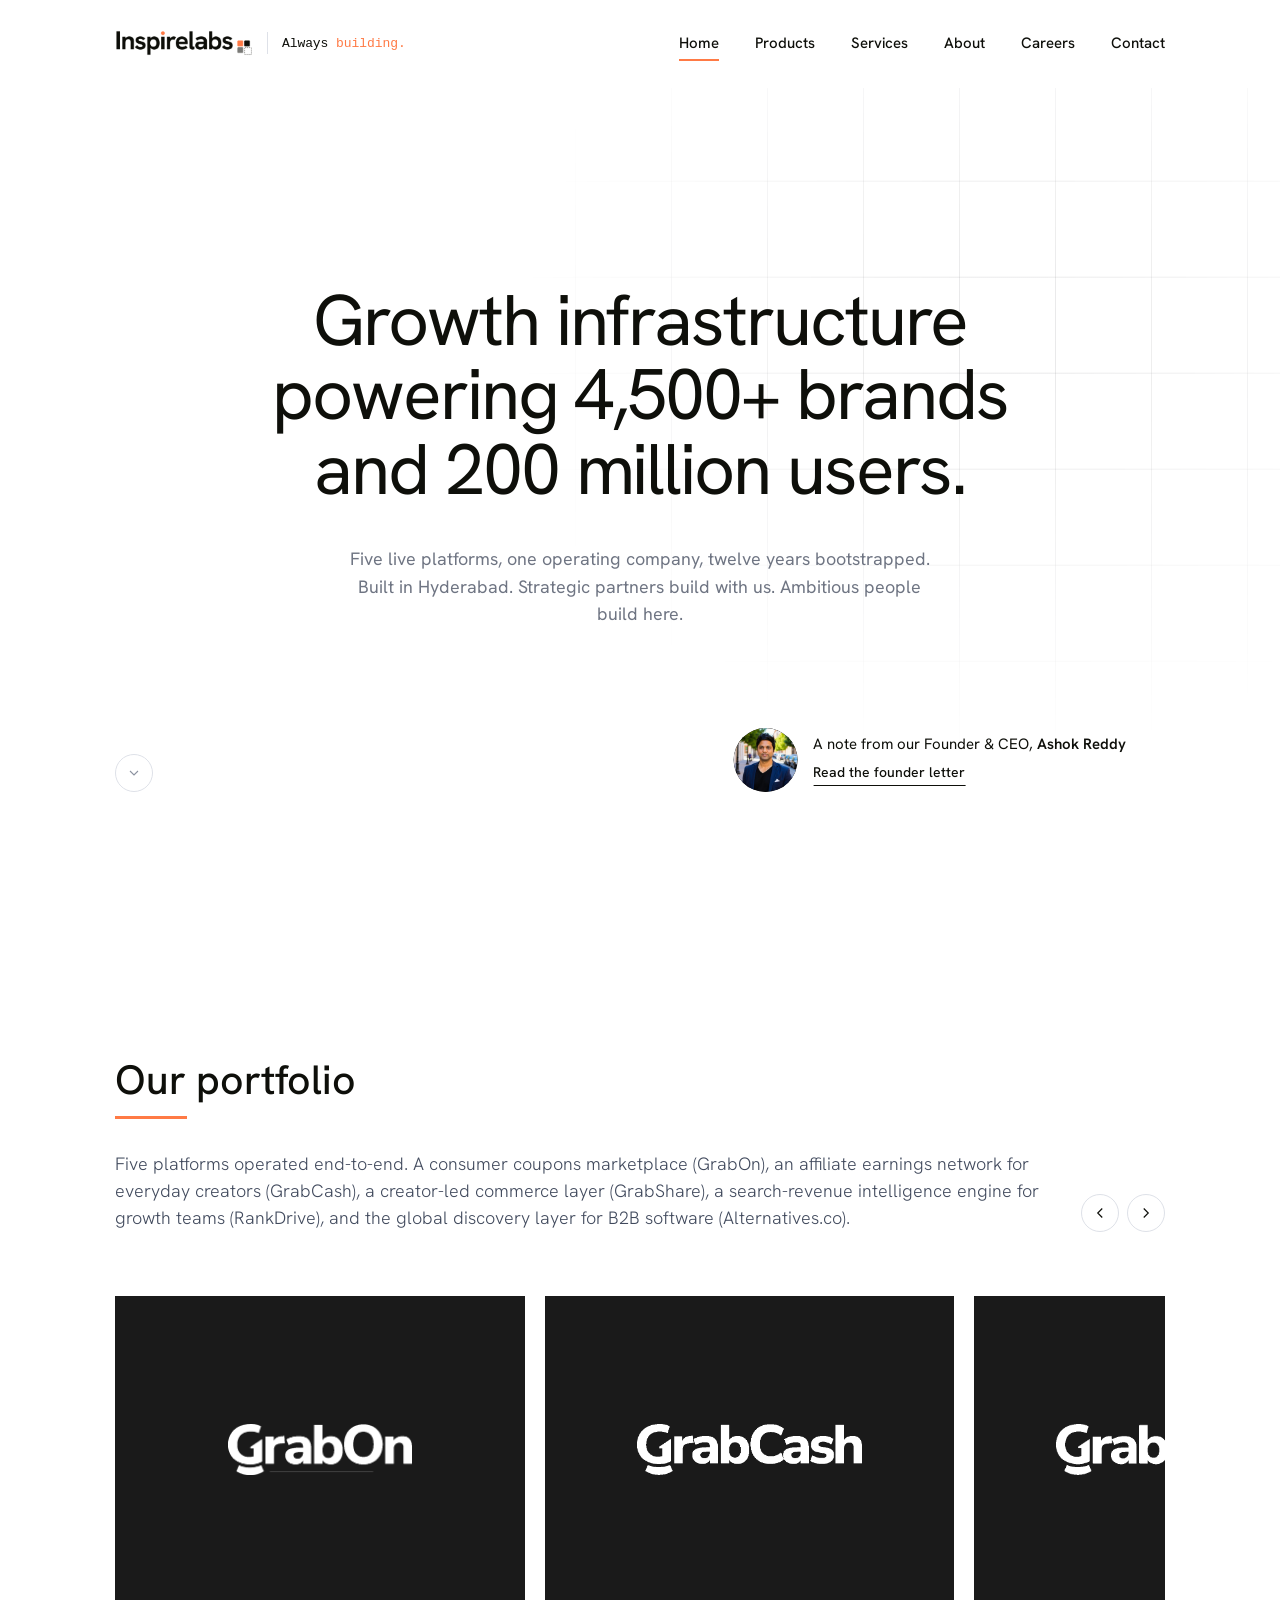
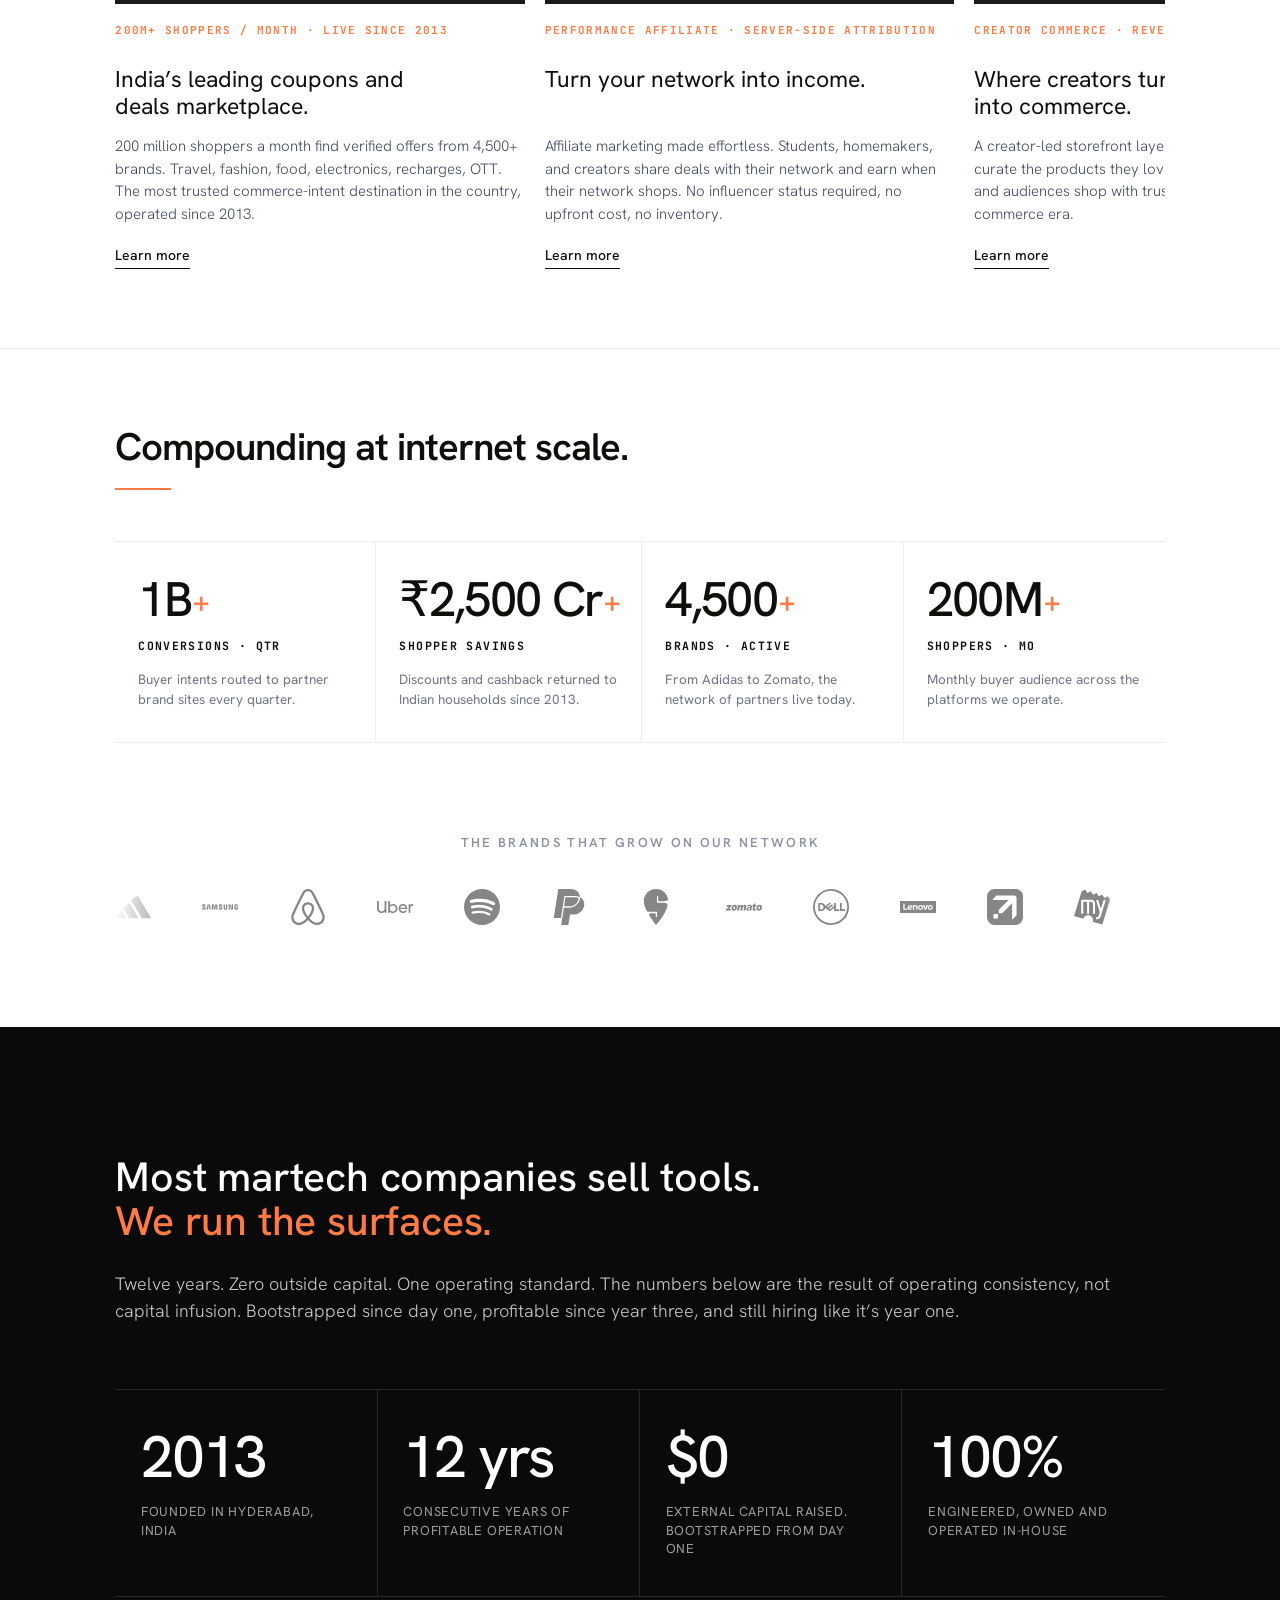
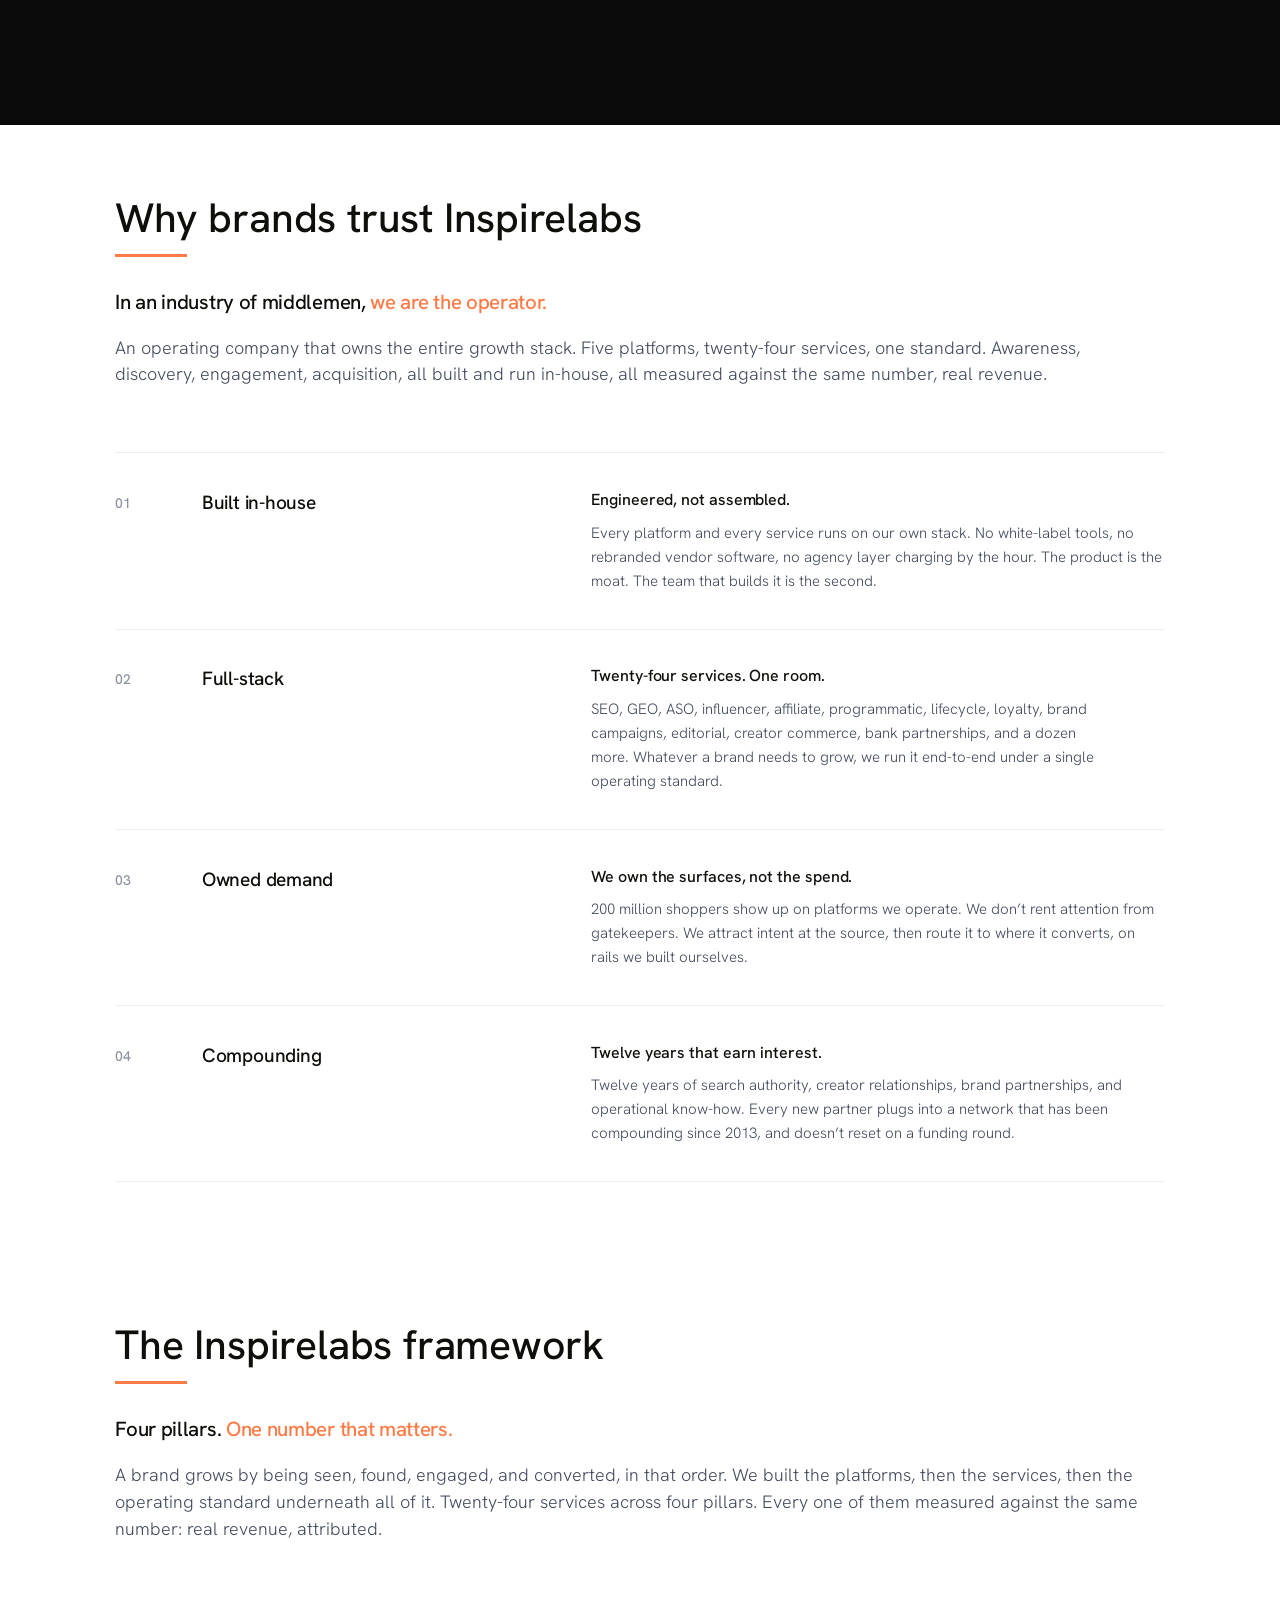
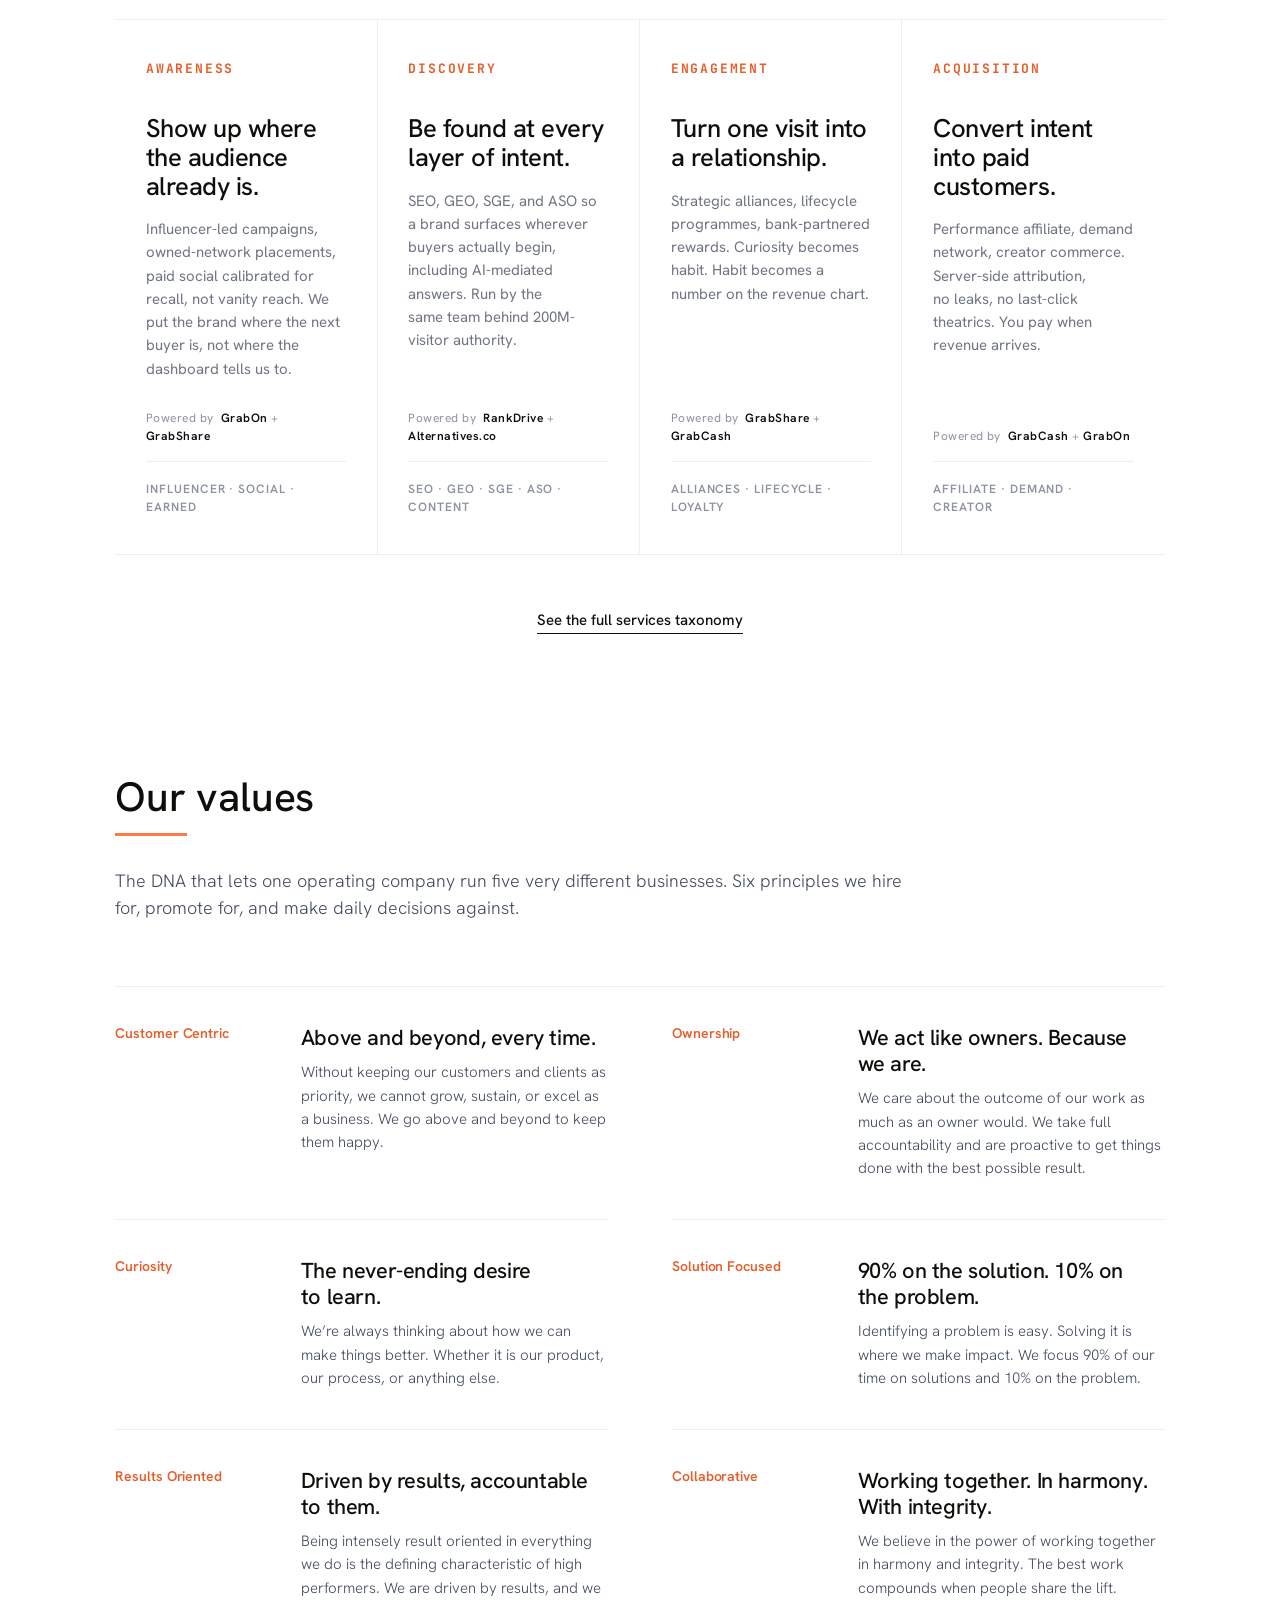
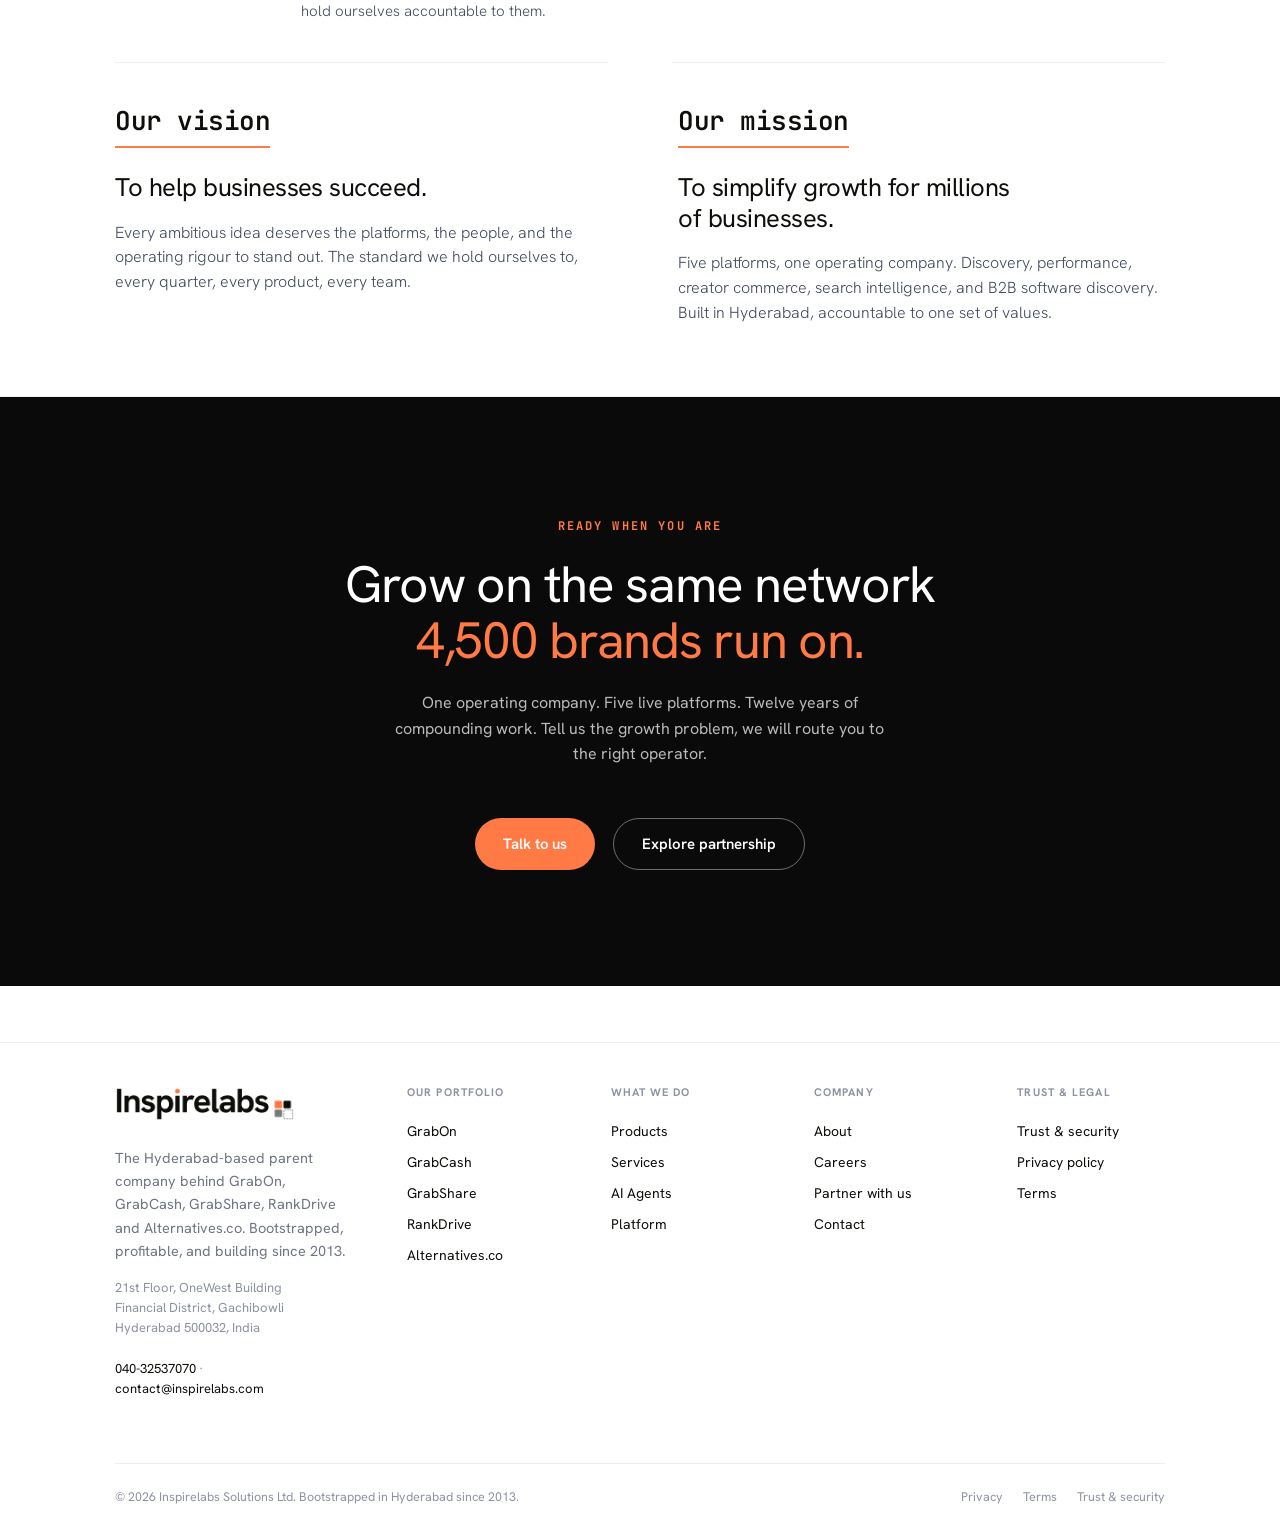
==== index.html @ a5c7a24e "footer: hide 'Always building.' tagline in footer brand block (keep in header) Single CSS rule on al" ====
<!DOCTYPE html>
<html lang="en">
<head>
<meta charset="UTF-8" />
<meta name="viewport" content="width=device-width, initial-scale=1.0" />
<title>Inspirelabs, The growth infrastructure 4,500+ brands run on.</title>
<meta name="description" content="Inspirelabs Solutions Ltd. is the Hyderabad-based parent company behind GrabOn, GrabCash, GrabShare, RankDrive and Alternatives.co. We build and run the platforms that ambitious brands grow on." />
<meta name="theme-color" content="#FFFFFF" />
<meta property="og:type" content="website" />
<meta property="og:title" content="Inspirelabs, The growth infrastructure 4,500+ brands run on." />
<meta property="og:description" content="Five platforms. 4,500+ brands. 200M+ monthly users. One operating company in Hyderabad, built since 2013." />
<link rel="canonical" href="https://inspirelabs.com/" />
<script type="application/ld+json">
{
  "@context": "https://schema.org",
  "@type": "Organization",
  "name": "Inspirelabs",
  "legalName": "Inspirelabs Solutions Ltd.",
  "url": "https://inspirelabs.com/",
  "logo": "https://inspirelabs.com/assets/brand/inspirelabs-wordmark.png",
  "description": "Hyderabad-based parent company behind GrabOn, GrabCash, GrabShare, RankDrive and Alternatives.co. Five live platforms, 4,500+ brand partners, 200M+ monthly users. Bootstrapped since 2013.",
  "foundingDate": "2013",
  "founder": { "@type": "Person", "name": "Ashok Reddy" },
  "address": {
    "@type": "PostalAddress",
    "streetAddress": "21st Floor, OneWest Building, Financial District, Gachibowli",
    "addressLocality": "Hyderabad",
    "postalCode": "500032",
    "addressCountry": "IN"
  },
  "contactPoint": [{
    "@type": "ContactPoint",
    "telephone": "+91-40-32537070",
    "contactType": "customer service",
    "email": "contact@inspirelabs.com",
    "areaServed": "Worldwide"
  }],
  "sameAs": [
    "https://www.grabon.in",
    "https://www.grabcash.in",
    "https://www.grabshare.com",
    "https://www.rankdrive.com",
    "https://alternatives.co"
  ]
}
</script>
<script type="application/ld+json">
{
  "@context": "https://schema.org",
  "@type": "WebSite",
  "name": "Inspirelabs",
  "url": "https://inspirelabs.com/"
}
</script>
<meta property="og:url" content="https://inspirelabs.com/" />
<meta property="og:image" content="https://inspirelabs.com/assets/brand/inspirelabs-share-card.png" />
<meta property="og:image:width" content="1200" />
<meta property="og:image:height" content="630" />
<meta property="og:site_name" content="Inspirelabs" />
<meta name="twitter:card" content="summary_large_image" />
<meta name="twitter:title" content="Inspirelabs, The growth infrastructure 4,500+ brands run on." />
<meta name="twitter:description" content="Inspirelabs Solutions Ltd. is the Hyderabad-based parent company behind GrabOn, GrabCash, GrabShare, RankDrive and Alternatives.co. We build and run the platforms that ambitious brands grow on." />
<meta name="twitter:image" content="https://inspirelabs.com/assets/brand/inspirelabs-share-card.png" />
<link rel="icon" type="image/svg+xml" href="assets/brand/inspirelabs-mark.svg" />
<link rel="preconnect" href="https://fonts.googleapis.com" />
<link rel="preconnect" href="https://fonts.gstatic.com" crossorigin />
<link href="https://fonts.googleapis.com/css2?family=Hanken+Grotesk:wght@300..900&family=JetBrains+Mono:wght@400..700&display=swap" rel="stylesheet" />
<style>body{font-family:'Hanken Grotesk',-apple-system,BlinkMacSystemFont,'Segoe UI',sans-serif;font-feature-settings:'ss01','ss02','cv11';}</style>

<style>
/* ================================================================
   Inspirelabs v3 · brutalist-confident · single sans · violet accent
   ================================================================ */
:root {
  --white: #FFFFFF;
  --bg: #FFFFFF;
  --text: #0E0F0A;          /* matched to eternal's near-black, warmer than slate */
  --text-secondary: #6F7583;
  --text-tertiary: #8C92A0;
  --hairline: #ECEEF2;
  --line: #DEE1E8;
  --accent: #FF7A45;
  --accent-soft: #FFE7DC;
  --accent-deep: #E55E2A;
  --tile-dark: #0F1117;
  --max-w: 1800px;                    /* widened, content uses ~88% of viewport */
  --pad-x: clamp(20px, 3vw, 56px);    /* tighter side padding so the headline fits on one line */
  --ease: cubic-bezier(0.16, 1, 0.3, 1);
}

/* Brand: JetBrains Mono on all small labels / eyebrows / metadata */
.hero-eyebrow,
.hero-stamp,
.about-hero-eyebrow,
.section-eyebrow,
.plan-list-year,
.about-num-lbl,
.deliver-row-num,
.pillar-eyebrow,
.numbers-cell-lbl,
.biz-tile-tag,
.bleed-photo-stamp,
.fact-eyebrow,
.tile-eyebrow,
.category-eyebrow,
.kpi-label,
.tag-label,
.service-eyebrow,
.product-eyebrow,
.career-eyebrow,
.trust-eyebrow,
.insight-eyebrow,
.chapter-tag,
.chapter-num,
.eyebrow,
.meta-row,
.mono { font-family: 'JetBrains Mono', ui-monospace, SFMono-Regular, Menlo, monospace; }


* { box-sizing: border-box; margin: 0; padding: 0; }
html { scroll-behavior: smooth; }
html, body { overflow-x: hidden; }
body {
  font-family: 'Hanken Grotesk', -apple-system, BlinkMacSystemFont, 'Segoe UI', sans-serif;
  background: var(--bg);
  color: var(--text);
  font-size: 17px;
  font-weight: 400;
  line-height: 1.5;
  -webkit-font-smoothing: antialiased;
  -moz-osx-font-smoothing: grayscale;
  text-rendering: optimizeLegibility;
}
img, svg { display: block; max-width: 100%; }
a { color: inherit; text-decoration: none; }
button { font: inherit; cursor: pointer; border: none; background: none; color: inherit; }
ul, ol { list-style: none; }
::selection { background: var(--accent); color: var(--white); }

.container { width: min(88%, var(--max-w)); margin: 0 auto; padding: 0 var(--pad-x); }
@media (max-width: 1100px) { .container { width: 100%; } }

/* ── Navigation ───────────────────────────────────────────────── */
.nav {
  position: sticky; top: 0; z-index: 100;
  background: rgba(255, 255, 255, 0.92);
  backdrop-filter: saturate(140%) blur(14px);
  -webkit-backdrop-filter: saturate(140%) blur(14px);
  padding: 22px 0;
  border-bottom: 1px solid transparent;
  transition: border-color 0.25s var(--ease);
}
.nav.scrolled { border-bottom-color: var(--hairline); }
.nav-inner { display: flex; align-items: center; justify-content: space-between; gap: 32px; }
.nav-brand { display: inline-flex; align-items: center; color: var(--text); line-height: 1; }

.nav-brand .brand-logo { height: 26px; width: auto; display: block; }
.footer-brand-block .nav-brand .brand-logo { height: 34px; }
.nav.on-hero .nav-brand .brand-logo { filter: invert(1) brightness(2); }
.nav-brand .brand-sep { display: inline-block; width: 1px; height: 22px; background: var(--line); margin: 0 14px; }
.nav-brand .brand-tagline { font-family: ui-monospace, SFMono-Regular, Menlo, monospace; font-size: 13px; font-weight: 500; letter-spacing: -0.005em; color: var(--text); white-space: nowrap; }
.nav-brand .brand-tagline-accent { color: var(--accent); }
.footer-brand-block .nav-brand .brand-sep,
.footer-brand-block .nav-brand .brand-tagline { display: none; }
.nav.on-hero .nav-brand .brand-sep { background: rgba(255,255,255,0.25); }
.nav.on-hero .nav-brand .brand-tagline { color: var(--white); }
@media (max-width: 540px) { .nav-brand .brand-sep, .nav-brand .brand-tagline { display: none; } }
.nav-links { display: flex; gap: 36px; align-items: center; }
.nav-link { font-size: 15px; font-weight: 500; color: var(--text); padding: 10px 0; position: relative; transition: color 0.2s var(--ease); }
.nav-link:hover { color: var(--accent-deep); }
.nav-link:focus-visible { outline: 2px solid var(--accent); outline-offset: 6px; border-radius: 2px; }
.nav-brand:focus-visible { outline: 2px solid var(--accent); outline-offset: 6px; border-radius: 2px; }
.nav-toggle:focus-visible { outline: 2px solid var(--accent); outline-offset: 4px; }
.nav-link.active::after {
  content: ''; position: absolute; bottom: 4px; left: 0; right: 0;
  height: 2px; background: var(--accent);
}
.nav-toggle { display: none; width: 36px; height: 36px; }
.nav-toggle span { display: block; width: 22px; height: 1.5px; background: var(--text); margin: 5px auto; }
@media (max-width: 880px) {
  .nav-links { position: fixed; top: 0; left: 0; right: 0; height: 100vh; height: 100svh; background: var(--white); flex-direction: column; justify-content: center; align-items: center; gap: 28px; transform: translateY(-100%); transition: transform 0.3s var(--ease); z-index: 99; padding: 96px 24px 40px; display: flex; }
  .nav.is-open .nav-links { transform: translateY(0); }
  .nav-toggle { display: block; position: relative; z-index: 101; cursor: pointer; }
  .nav-toggle span { transition: transform 0.25s var(--ease), opacity 0.2s var(--ease); transform-origin: center; }
  .nav.is-open .nav-toggle span:nth-child(1) { transform: translateY(6.5px) rotate(45deg); }
  .nav.is-open .nav-toggle span:nth-child(2) { opacity: 0; }
  .nav.is-open .nav-toggle span:nth-child(3) { transform: translateY(-6.5px) rotate(-45deg); }
  .nav-link { font-size: 22px; padding: 8px 0; }
}

/* ── Type primitives ──────────────────────────────────────────── */
h1, h2, h3, h4, h5 { color: var(--text); font-weight: 400; letter-spacing: -0.02em; line-height: 1.06; text-wrap: balance; }
p, .lead, .section-intro { text-wrap: pretty; }
/* eternal.com matched: Figtree 500, ~7vw, line-height 1.04, letter-spacing -0.025em */
/* eternal renders display headlines at weight 400 (regular), not 500, strokes are noticeably thinner */
.display-1 { font-size: clamp(46px, 6.4vw, 122px); font-weight: 400; letter-spacing: -0.03em; line-height: 1.04; }
/* hero headline: each sentence on its own line with eternal-style breathing room between */
.hero h1 { max-width: 100%; overflow-wrap: break-word; }
.hero h1 .line { display: block; white-space: nowrap; max-width: 100%; text-wrap: balance; }
.hero h1 .line + .line { margin-top: 0.15em; }
@media (max-width: 1180px) { .hero h1 .line { white-space: normal; } }
.display-2 { font-size: clamp(36px, 5vw, 72px); font-weight: 400; letter-spacing: -0.025em; line-height: 1.06; }
.display-3 { font-size: clamp(24px, 3vw, 36px); font-weight: 400; letter-spacing: -0.02em; line-height: 1.15; }
.lead { font-size: clamp(16px, 1.3vw, 19px); line-height: 1.55; color: var(--text-secondary); max-width: 60ch; }

/* ── Section primitives ───────────────────────────────────────── */
section { padding: clamp(48px, 5.5vw, 90px) 0; position: relative; }
section.tight { padding: clamp(32px, 3.5vw, 55px) 0; }
section.section-bleed { padding: 0; }

.section-eyebrow {
  display: inline-block;
  font-size: clamp(20px, 2.2vw, 26px);
  font-weight: 600;
  color: var(--text);
  letter-spacing: -0.02em;
  padding-bottom: 6px;
  border-bottom: 2px solid var(--accent);
  margin-bottom: 32px;
}
.section-intro { font-size: clamp(15px, 1.2vw, 17px); line-height: 1.6; color: var(--text-secondary); max-width: 64ch; }
/* eternal-style large section title (used only on the products section) */
/* matches eternal exactly: 40px, weight 500, 64px violet underline as ::after */
.section-title-xl {
  position: relative;
  font-size: clamp(30px, 3.2vw, 48px);
  font-weight: 500;
  color: var(--text);
  letter-spacing: -0.005em;
  line-height: 1.08;
  margin: 0 0 32px;
  text-wrap: balance;
  max-width: 24ch;
}
.section-title-xl::after {
  content: '';
  display: block;
  width: 72px;
  height: 3px;
  background: var(--accent);
  margin-top: 14px;
}

/* ── Text-link CTA pattern ────────────────────────────────────── */
.tlink {
  display: inline-block; font-size: 15px; font-weight: 500; color: var(--text);
  padding-bottom: 2px; border-bottom: 1.5px solid var(--text);
  transition: color 0.2s var(--ease), border-color 0.2s var(--ease);
}
.tlink:hover { color: var(--accent-deep); border-color: var(--accent); }
.tlink:focus-visible { outline: 2px solid var(--accent); outline-offset: 4px; border-radius: 2px; }
.tlink-sm { font-size: 14px; }
.tlink-light { color: var(--white); border-bottom-color: rgba(255,255,255,0.6); }
.tlink-light:hover { color: var(--white); border-bottom-color: var(--white); }

/* ── Hero ─────────────────────────────────────────────────────── */
.hero {
  position: relative;
  min-height: 100vh;
  min-height: 100svh;
  padding: clamp(64px, 8vh, 120px) 0;
  display: flex; flex-direction: column; justify-content: center;
  overflow: hidden;
  text-align: center;        /* headline centered horizontally */
}
.hero-grid {
  position: absolute; inset: 0;
  background-image:
    linear-gradient(to right, rgba(15, 17, 23, 0.10) 1px, transparent 1px),
    linear-gradient(to bottom, rgba(15, 17, 23, 0.10) 1px, transparent 1px);
  background-size: 96px 96px;
  background-position: -1px -1px;
  mask-image: radial-gradient(ellipse 50% 60% at 78% 28%, black 0%, transparent 78%);
  -webkit-mask-image: radial-gradient(ellipse 50% 60% at 78% 28%, black 0%, transparent 78%);
  pointer-events: none;
  z-index: 0;
}
.hero-stamp {
  font-size: 12px;
  letter-spacing: 0.08em;
  text-transform: uppercase;
  color: var(--text-tertiary);
  font-weight: 500;
  display: inline-flex; align-items: center; gap: 12px;
  margin-bottom: 40px;
}
.hero-stamp::before { content: ''; width: 28px; height: 1.5px; background: var(--accent); }
.hero-inner { position: relative; z-index: 1; }
.hero h1 { max-width: none; margin: 0 auto; font-size: clamp(40px, 5.6vw, 96px); letter-spacing: -0.028em; line-height: 1.04; text-wrap: balance; }
.hero-lead { font-size: clamp(17px, 1.4vw, 21px); line-height: 1.55; color: var(--text-secondary); max-width: 60ch; margin: clamp(28px, 3vw, 40px) auto 0; text-align: center; }

/* Positioning manifesto section */
.positioning-section { padding: clamp(64px, 7vw, 112px) 0; border-top: 1px solid var(--hairline); }
.positioning-grid { display: grid; grid-template-columns: 1fr 1.1fr; gap: clamp(40px, 5vw, 80px); align-items: center; }
.positioning-eyebrow { font-family: 'JetBrains Mono', ui-monospace, SFMono-Regular, Menlo, monospace; font-size: 12px; font-weight: 600; letter-spacing: 0.14em; text-transform: uppercase; color: var(--accent); margin-bottom: 28px; }
.positioning-title { font-size: clamp(32px, 4.4vw, 64px); font-weight: 500; letter-spacing: -0.025em; line-height: 1.08; color: var(--text); margin-bottom: clamp(20px, 2vw, 28px); text-wrap: balance; }
.positioning-accent { color: var(--accent); }
.positioning-body { font-size: clamp(15.5px, 1.15vw, 17.5px); line-height: 1.65; color: var(--text-secondary); max-width: 56ch; margin-bottom: 12px; text-wrap: pretty; }
.positioning-features { display: flex; gap: 28px; flex-wrap: wrap; margin-top: clamp(24px, 2.4vw, 32px); padding-top: clamp(18px, 1.8vw, 24px); border-top: 1px solid var(--hairline); list-style: none; padding-left: 0; }
.positioning-features li { display: inline-flex; align-items: center; gap: 8px; font-size: 13.5px; font-weight: 500; color: var(--text-secondary); }
.positioning-features .pf-icon { display: inline-flex; align-items: center; justify-content: center; width: 22px; height: 22px; border-radius: 50%; background: var(--accent-soft); color: var(--accent); font-size: 13px; line-height: 1; font-weight: 700; }
.positioning-diagram { width: 100%; display: flex; align-items: center; justify-content: center; }
.positioning-diagram svg { width: 100%; height: auto; max-width: 760px; display: block; }
@media (max-width: 880px) { .positioning-grid { grid-template-columns: 1fr; gap: clamp(32px, 5vw, 56px); } .positioning-features { gap: 18px; } }
.hero-foot {
  margin-top: clamp(56px, 8vw, 100px);
  display: flex; align-items: flex-end; justify-content: space-between;
  gap: 32px; flex-wrap: wrap;
  text-align: left;                /* keep founder-note text left-aligned inside the centered hero */
}
.hero-scroll {
  width: 38px; height: 38px;
  border: 1px solid var(--line); border-radius: 50%;
  display: inline-flex; align-items: center; justify-content: center;
  color: var(--text-tertiary); flex-shrink: 0;
  transition: border-color 0.2s var(--ease), color 0.2s var(--ease);
}
.hero-scroll:hover { border-color: var(--accent); color: var(--accent); }
.founder-note { display: flex; align-items: center; gap: 16px; max-width: 440px; transform: translateX(clamp(-80px, -3vw, -20px)); }
@media (max-width: 720px) { .founder-note { transform: none; } }
/* circular founder photo, full color */
.founder-note-img {
  width: 64px; height: 64px;
  border-radius: 50%;
  overflow: hidden;
  background: #1A1A1A;
  display: flex; align-items: center; justify-content: center;
  color: rgba(255,255,255,0.6); font-weight: 600; font-size: 18px; letter-spacing: -0.01em;
  flex-shrink: 0;
}
.founder-note-img img {
  width: 100%; height: 100%;
  object-fit: cover; object-position: center center;
  display: block;
  border-radius: 50% !important;
}
.founder-note-text { font-size: 15px; color: var(--text); line-height: 1.45; }
.founder-note-text strong { font-weight: 600; }

/* ── Businesses carousel ──────────────────────────────────────── */
.biz-head {
  position: relative;
  margin-bottom: clamp(56px, 5vw, 80px);
}
.biz-head-text { max-width: 100%; padding-right: 120px; }
.biz-intro {
  font-size: clamp(16px, 1.4vw, 20px);
  font-weight: 300;
  line-height: 1.5;
  color: #414A5D;
  max-width: 100%;        /* span the full container, no narrow reflow */
  width: 100%;
  text-wrap: pretty;      /* prevent orphan words on the last line */
}
.biz-arrows-abs {
  position: absolute; right: 0; bottom: 0;
  display: flex; gap: 8px;
}
.biz-arrows { display: flex; gap: 8px; flex-shrink: 0; }
.biz-arrow {
  width: 38px; height: 38px;
  border: 1px solid var(--line); border-radius: 50%;
  display: inline-flex; align-items: center; justify-content: center;
  color: var(--text); cursor: pointer; transition: all 0.2s var(--ease);
}
.biz-arrow:hover { border-color: var(--accent); color: var(--accent); background: var(--accent-soft); }
.biz-track-wrap { overflow: hidden; }
.biz-track {
  display: flex; gap: 20px; overflow-x: auto;
  scroll-snap-type: x mandatory;
  -webkit-overflow-scrolling: touch;
  scroll-behavior: smooth;
  padding-bottom: 8px;
  scrollbar-width: none;
}
.biz-track::-webkit-scrollbar { display: none; }
/* Eternal exact spec: 4:3 aspect, #2E2E2E bg, 0 radius. Tile stays still, only the logo zooms on hover. */
.biz-card { flex: 0 0 clamp(320px, 32vw, 460px); scroll-snap-align: start; display: flex; flex-direction: column; padding: 0; }
.biz-tile {
  width: 100%; aspect-ratio: 1.33 / 1;
  background: #1A1A1A;     /* default: deep black */
  border: 1px solid #1A1A1A;
  border-radius: 0;
  display: flex; flex-direction: column; align-items: center; justify-content: center;
  gap: 10px; padding: 0;
  position: relative; overflow: hidden;
  transition: background 0.7s cubic-bezier(0.4, 0, 0.2, 1), border-color 0.5s cubic-bezier(0.4, 0, 0.2, 1);
}
/* On hover the tile flips to white so the native-colour logo can come alive on top */
.biz-tile:hover { background: #FFFFFF; border-color: #ECECEC; }
/* Every logo gets the SAME HEIGHT so they all sit at identical vertical size on the tile.
   Widths vary naturally by aspect ratio (shorter names look short, longer names look long),
   but the OPTICAL HEIGHT is constant, which is what reads as "matching" visually. */
.biz-tile-logo {
  height: clamp(40px, 4vw, 56px);
  width: auto;
  max-width: 78%;
  object-fit: contain;
  object-position: center;
  filter: brightness(0) invert(1);
  transition: transform 0.7s cubic-bezier(0.4, 0, 0.2, 1), filter 0.5s cubic-bezier(0.4, 0, 0.2, 1);
}
/* On hover: tile turns white, logo drops the white filter so its native brand colours surface, and zooms */
.biz-tile:hover .biz-tile-logo { transform: scale(1.10); filter: none; }
.biz-tile-tag {
  font-size: 11px;
  font-weight: 700;
  letter-spacing: 0.18em;
  text-transform: uppercase;
  color: rgba(255, 255, 255, 0.85);  /* white-ish on black default */
  text-align: center;
  margin-top: 4px;
  transition: color 0.5s cubic-bezier(0.4, 0, 0.2, 1);
}
.biz-tile:hover .biz-tile-tag { color: #6B7280; }   /* dark grey when bg flips to white */
.biz-card h3 {
  margin-top: 24px;
  font-size: clamp(20px, 1.8vw, 26px);
  font-weight: 400;
  letter-spacing: normal;
  color: var(--text);
  line-height: 1.18;
  text-wrap: pretty;          /* override the global balance which can break awkwardly */
  min-height: 2.4em;          /* reserve space for 2 lines so cards align */
}
.biz-card p {
  margin-top: 14px;
  font-size: clamp(15px, 1.1vw, 17px);
  font-weight: 300;
  color: #414A5D;
  line-height: 1.5;
  text-wrap: pretty;            /* allow natural line breaks, no orphan/balance gymnastics */
  flex: 1;                    /* let p grow so the Learn more link aligns at the bottom */
  min-height: 5em;            /* baseline 4–5 lines so short descriptions don't squash the card */
}
.biz-card .tlink { margin-top: 20px; font-size: 14px; align-self: flex-start; }

/* ── Four-pillar framework ────────────────────────────────────── */
.pillars {
  background: var(--white);
  padding: clamp(48px, 5.5vw, 90px) 0;
}
.pillars-head {
  margin-bottom: clamp(56px, 6vw, 80px);
  max-width: 100%;
}
.pillars-grid {
  display: grid;
  grid-template-columns: repeat(4, 1fr);
  gap: 0;
  border-top: 1px solid var(--hairline);
  border-bottom: 1px solid var(--hairline);
}
.pillar {
  position: relative;
  padding: clamp(36px, 3vw, 52px) clamp(28px, 2.4vw, 40px);
  background: var(--white);
  border-right: 1px solid var(--hairline);
  display: flex; flex-direction: column;
  min-height: 360px;
  cursor: default;
  transition: background 0.55s var(--ease), color 0.55s var(--ease);
  overflow: hidden;
}
.pillar:last-child { border-right: none; }
.pillar.pillar-awareness:hover,
.pillar.pillar-discovery:hover,
.pillar.pillar-engagement:hover,
.pillar.pillar-acquisition:hover { background: #FAFAFA; }
.pillar:hover .pillar-eyebrow { color: var(--accent); opacity: 1; }
.pillar:hover .pillar-arrow { opacity: 1; transform: translateY(0); color: var(--accent); }

.pillar-num {
  font-family: 'JetBrains Mono', ui-monospace, SFMono-Regular, Menlo, monospace;
  font-size: 11px;
  font-weight: 600;
  letter-spacing: 0.14em;
  text-transform: uppercase;
  color: var(--text-tertiary);
  margin-bottom: 14px;
  transition: color 0.55s var(--ease);
}
.pillar:hover .pillar-num { color: rgba(255,255,255,0.6); }
.pillar-eyebrow {
  font-size: 13px;
  font-weight: 700;
  letter-spacing: 0.14em;
  text-transform: uppercase;
  color: var(--accent-deep);
  margin-bottom: 36px;
  transition: color 0.55s var(--ease);
}
.pillar h3 {
  font-size: clamp(22px, 2vw, 30px);
  font-weight: 500;
  letter-spacing: -0.02em;
  line-height: 1.12;
  margin-bottom: 18px;
  color: var(--text);
  text-wrap: pretty;
  transition: color 0.55s var(--ease);
}
.pillar p {
  font-size: 15px;
  line-height: 1.55;
  color: var(--text-secondary);
  margin-bottom: 28px;
  transition: color 0.55s var(--ease);
}
.pillar-products {
  font-size: 12px;
  letter-spacing: 0.04em;
  color: var(--text-tertiary);
  margin-top: auto;
  margin-bottom: 16px;
  transition: color 0.55s var(--ease);
}
.pillar-products strong { font-weight: 600; color: var(--text); }
.pillar-list {
  font-size: 12px;
  letter-spacing: 0.08em;
  text-transform: uppercase;
  font-weight: 600;
  color: var(--text-tertiary);
  padding-top: 18px;
  border-top: 1px solid var(--hairline);
  transition: color 0.55s var(--ease), border-color 0.55s var(--ease);
}
.pillar-arrow {
  position: absolute;
  top: clamp(36px, 3vw, 52px);
  right: clamp(28px, 2.4vw, 40px);
  font-size: 22px;
  color: var(--text-tertiary);
  opacity: 0.35;
  transform: translateY(-4px);
  transition: opacity 0.45s var(--ease), transform 0.45s var(--ease), color 0.45s var(--ease);
}
.pillars-foot {
  margin-top: clamp(40px, 4vw, 64px);
  text-align: center;
}
@media (max-width: 980px) {
  .pillars-grid { grid-template-columns: repeat(2, 1fr); }
  .pillar:nth-child(2) { border-right: none; }
  .pillar:nth-child(1), .pillar:nth-child(2) { border-bottom: 1px solid var(--hairline); }
}
@media (max-width: 600px) {
  .pillars-grid { grid-template-columns: 1fr; }
  .pillar { border-right: none; border-bottom: 1px solid var(--hairline); min-height: 0; }
  .pillar:last-child { border-bottom: none; }
}

/* ── By the numbers row ───────────────────────────────────────── */
.numbers {
  display: grid;
  grid-template-columns: repeat(4, 1fr);
  border-top: 1px solid var(--hairline);
  border-bottom: 1px solid var(--hairline);
}
.numbers-cell {
  padding: 36px 28px;
  border-right: 1px solid var(--hairline);
}
.numbers-cell:last-child { border-right: none; }
.numbers-cell-val {
  font-size: clamp(36px, 4.5vw, 56px);
  font-weight: 700;
  letter-spacing: -0.035em;
  line-height: 1;
  color: var(--text);
}
.numbers-cell-val .accent { color: var(--accent); font-weight: 700; }
.numbers-cell-lbl {
  margin-top: 12px;
  font-size: 13.5px;
  color: var(--text-secondary);
  font-weight: 500;
  letter-spacing: -0.005em;
}
@media (max-width: 880px) {
  .numbers { grid-template-columns: repeat(2, 1fr); }
  .numbers-cell:nth-child(2) { border-right: none; }
  .numbers-cell:nth-child(1), .numbers-cell:nth-child(2) { border-bottom: 1px solid var(--hairline); }
}
@media (max-width: 540px) { .numbers { grid-template-columns: 1fr; } .numbers-cell { border-right: none; border-bottom: 1px solid var(--hairline); } .numbers-cell:last-child { border-bottom: none; } }

/* ── Hyderabad full-bleed dark photo block ────────────────────── */
.bleed-photo {
  position: relative;
  min-height: clamp(420px, 60vh, 620px);
  background: var(--tile-dark);
  overflow: hidden;
  display: flex; align-items: flex-end;
  isolation: isolate;
}
.bleed-photo-img {
  position: absolute; inset: 0;
  width: 100%; height: 100%;
  object-fit: cover;
  opacity: 0.55;
  z-index: 0;
}
.bleed-photo::after {
  content: '';
  position: absolute; inset: 0;
  background: linear-gradient(180deg, rgba(15,17,23,0.4) 0%, rgba(15,17,23,0.85) 100%);
  z-index: 1;
}
.bleed-photo-inner {
  position: relative; z-index: 2;
  padding: clamp(48px, 6vw, 96px) 0;
  width: 100%;
}
.bleed-photo-stamp {
  font-size: 12px; letter-spacing: 0.08em;
  text-transform: uppercase;
  color: rgba(255,255,255,0.65);
  font-weight: 500;
  display: inline-flex; align-items: center; gap: 12px;
  margin-bottom: 28px;
}
.bleed-photo-stamp::before { content: ''; width: 28px; height: 1.5px; background: var(--accent); }
.bleed-photo h2 {
  font-size: clamp(44px, 7vw, 96px);
  font-weight: 600;
  color: var(--white);
  line-height: 0.98;
  letter-spacing: -0.04em;
  max-width: 18ch;
}
.bleed-photo-foot {
  margin-top: 36px;
  display: flex; gap: 40px; flex-wrap: wrap;
  align-items: baseline;
}
.bleed-photo-foot-stat-val { font-size: 24px; font-weight: 700; color: var(--white); letter-spacing: -0.02em; line-height: 1; }
.bleed-photo-foot-stat-lbl { font-size: 12px; color: rgba(255,255,255,0.6); letter-spacing: 0.06em; text-transform: uppercase; margin-top: 6px; }

/* ── Vision + Mission paired ──────────────────────────────────── */
.vm-grid { display: grid; grid-template-columns: 1fr 1fr; gap: clamp(48px, 6vw, 96px); }
.vm-block .section-eyebrow { margin-bottom: 24px; }
.vm-block p { font-size: clamp(22px, 2vw, 30px); font-weight: 400; line-height: 1.2; color: var(--text); letter-spacing: -0.02em; }
.vm-block-sub { font-size: 16px !important; font-weight: 300 !important; line-height: 1.55 !important; color: #414A5D !important; letter-spacing: normal !important; margin-top: 18px; }
@media (max-width: 800px) { .vm-grid { grid-template-columns: 1fr; gap: 48px; } }

/* ── Delivered / Compounding section (immediately after positioning) ── */
.delivered-section { padding: clamp(56px, 6vw, 96px) 0 clamp(80px, 8vw, 128px); background: var(--white); border-top: 1px solid var(--hairline); }
.compounding-head { max-width: 78ch; margin-bottom: clamp(40px, 4vw, 56px); }
.compounding-rule { width: 56px; height: 2px; background: var(--accent); margin-top: 20px; }
.compounding-title { font-size: clamp(28px, 3vw, 42px); font-weight: 600; letter-spacing: -0.025em; line-height: 1.1; color: var(--text); margin-bottom: 0; }
.compounding-sub { font-size: clamp(15px, 1.15vw, 17px); color: var(--text-secondary); line-height: 1.55; }

.compounding-stats { display: grid; grid-template-columns: repeat(4, 1fr); gap: 0; margin-bottom: clamp(40px, 4vw, 64px); border-top: 1px solid var(--hairline); border-bottom: 1px solid var(--hairline); }
.compounding-stat { padding: clamp(28px, 2.6vw, 40px) clamp(20px, 1.8vw, 32px); display: flex; flex-direction: column; gap: 10px; border-right: 1px solid var(--hairline); }
.compounding-stat:last-child { border-right: none; }
.compounding-stat-val { font-size: clamp(36px, 3.8vw, 54px); font-weight: 500; letter-spacing: -0.035em; line-height: 1; color: var(--text); white-space: nowrap; display: inline-flex; align-items: baseline; gap: 0.04em; }
.compounding-stat-val .accent { color: var(--accent); font-size: 0.6em; font-weight: 600; line-height: 1; transform: translateY(-0.18em); }
.compounding-stat-lbl { font-family: 'JetBrains Mono', ui-monospace, SFMono-Regular, Menlo, monospace; font-size: 11.5px; letter-spacing: 0.12em; text-transform: uppercase; color: var(--text); line-height: 1.45; font-weight: 700; margin-top: 4px; }
.compounding-stat-desc { font-size: 13.5px; line-height: 1.5; color: var(--text-secondary); margin-top: 4px; max-width: 32ch; }
@media (max-width: 1024px) { .compounding-stats { grid-template-columns: repeat(2, 1fr); } .compounding-stat:nth-child(2n) { border-right: none; } .compounding-stat:nth-child(-n+2) { border-bottom: 1px solid var(--hairline); } }
@media (max-width: 540px) { .compounding-stats { grid-template-columns: 1fr; } .compounding-stat { border-right: none; border-bottom: 1px solid var(--hairline); } .compounding-stat:last-child { border-bottom: none; } }
.delivered-head { max-width: 78ch; margin-bottom: clamp(64px, 6vw, 88px); }

.delivered-stats {
  display: grid; grid-template-columns: repeat(4, 1fr);
  border-top: 1px solid var(--hairline);
}
.delivered-stat {
  padding: clamp(32px, 3vw, 48px) clamp(20px, 1.6vw, 28px);
  border-right: 1px solid var(--hairline);
  border-bottom: 1px solid var(--hairline);
  display: flex; flex-direction: column; justify-content: space-between;
  min-height: 200px;
}
.delivered-stat:last-child { border-right: none; }
.delivered-stat-val {
  font-size: clamp(34px, 3.8vw, 56px);
  font-weight: 500;
  letter-spacing: -0.035em;
  line-height: 1;
  color: var(--text);
  white-space: nowrap;          /* never let the number wrap */
}
.delivered-stat-val .accent { color: var(--accent); margin-left: 0.04em; }
.delivered-stat-lbl {
  font-size: 12px;
  letter-spacing: 0.08em;
  text-transform: uppercase;
  color: var(--text-tertiary);
  margin-top: 20px;
  line-height: 1.45;
  font-weight: 600;
}
@media (max-width: 900px) {
  .delivered-stats { grid-template-columns: repeat(2, 1fr); }
  .delivered-stat:nth-child(2n) { border-right: none; }
  .delivered-stat:nth-child(odd):not(:last-child) { border-right: 1px solid var(--hairline); }
}
@media (max-width: 540px) {
  .delivered-stats { grid-template-columns: 1fr; }
  .delivered-stat { border-right: none !important; }
}

/* Featured-brand marquee inside the delivered section */
.delivered-brands-block { margin-top: clamp(64px, 7vw, 96px); }
.delivered-brands-label {
  font-size: 13px;
  letter-spacing: 0.18em;
  text-transform: uppercase;
  color: var(--text-tertiary);
  font-weight: 600;
  margin-bottom: 36px;
  text-align: center;
}
.brand-marquee {
  position: relative;
  overflow: hidden;
  mask-image: linear-gradient(to right, transparent 0, #000 6%, #000 94%, transparent 100%);
  -webkit-mask-image: linear-gradient(to right, transparent 0, #000 6%, #000 94%, transparent 100%);
}
.brand-marquee-track {
  display: flex;
  gap: clamp(40px, 4vw, 72px);
  width: max-content;
  animation: brandMarquee 38s linear infinite;
  align-items: center;
}
.brand-marquee:hover .brand-marquee-track { animation-play-state: paused; }
.brand-marquee-track img {
  height: 36px;
  width: auto;
  flex-shrink: 0;
  object-fit: contain;
  opacity: 0.7;
  filter: grayscale(1);
  transition: opacity 0.3s var(--ease), filter 0.3s var(--ease);
}
.brand-marquee-track img:hover { opacity: 1; filter: grayscale(0); }
@keyframes brandMarquee {
  from { transform: translateX(0); }
  to { transform: translateX(-50%); }
}


/* ── Final CTA strip at end of home ──────────────────────────── */
.final-cta { padding: clamp(80px, 9vw, 140px) 0; background: #0A0A0A; color: var(--white); border-top: 1px solid var(--hairline); }
.final-cta-inner { max-width: 880px; margin: 0 auto; text-align: center; }
.final-cta-eyebrow { font-family: 'JetBrains Mono', monospace; font-size: 12px; letter-spacing: 0.18em; text-transform: uppercase; color: var(--accent); font-weight: 700; margin-bottom: 22px; display: inline-block; }
.final-cta h2 { font-size: clamp(32px, 4vw, 60px); font-weight: 400; letter-spacing: -0.025em; line-height: 1.08; color: var(--white); margin: 0 0 22px; text-wrap: balance; }
.final-cta-accent { color: var(--accent); }
.final-cta-sub { font-size: clamp(16px, 1.2vw, 19px); color: rgba(255,255,255,0.72); line-height: 1.6; margin: 0 auto clamp(36px, 4vw, 56px); max-width: 56ch; }
.final-cta-actions { display: inline-flex; gap: 18px; flex-wrap: wrap; justify-content: center; }
.final-cta-btn { display: inline-flex; align-items: center; gap: 10px; padding: 14px 28px; background: var(--accent); color: var(--white); font-weight: 600; font-size: 15px; letter-spacing: -0.005em; border-radius: 999px; transition: background 0.2s var(--ease), transform 0.2s var(--ease); }
.final-cta-btn:hover { background: var(--accent-deep); transform: translateY(-1px); }
.final-cta-btn:focus-visible { outline: 2px solid var(--white); outline-offset: 4px; }
.final-cta-btn--ghost { background: transparent; border: 1px solid rgba(255,255,255,0.4); color: var(--white); }
.final-cta-btn--ghost:hover { background: rgba(255,255,255,0.08); border-color: var(--white); }

/* ── Portfolio card stat (small mono stat at top of each biz-card) ── */
.biz-card-stat { font-family: 'JetBrains Mono', monospace; font-size: 11px; letter-spacing: 0.12em; text-transform: uppercase; color: var(--accent); font-weight: 700; margin: 18px 0 4px; }

/* Why brands trust, compact editorial rows, label + body */
.trust-head { margin-bottom: clamp(48px, 5vw, 72px); }
.trust-head .biz-intro { max-width: none; }
.trust-tagline { font-size: clamp(20px, 1.6vw, 26px); font-weight: 500; letter-spacing: -0.015em; line-height: 1.35; color: var(--text); margin: 18px 0 18px; text-wrap: balance; }
.trust-tagline-accent { color: var(--accent); }
.reasons-grid {
  display: flex;
  flex-direction: column;
  margin-top: clamp(40px, 4vw, 64px);
  border-top: 1px solid var(--hairline);
}
.reason-card {
  position: relative;
  padding: clamp(28px, 2.8vw, 44px) 0;
  background: none;
  border: none;
  border-bottom: 1px solid var(--hairline);
  display: grid;
  grid-template-columns: 56px minmax(0, 1fr) minmax(0, 1.6fr);
  column-gap: clamp(28px, 2.4vw, 52px);
  align-items: start;
  overflow: visible;
}
.reason-card-idx {
  font-size: 14px;
  font-weight: 500;
  color: var(--text-tertiary);
  letter-spacing: 0.02em;
  font-variant-numeric: tabular-nums;
  align-self: start;
  padding-top: 4px;
}
.reason-card::before {
  content: '';
  position: absolute;
  bottom: -1px; left: 0;
  width: 0;
  height: 1px;
  background: var(--accent);
  transition: width 0.55s cubic-bezier(0.16, 1, 0.3, 1);
}
.reason-card:hover { transform: none; box-shadow: none; }
.reason-card:hover::before { width: 100%; transform: none; }
.reason-card:hover .reason-card-num { color: var(--accent); }
.reason-card-body { display: flex; flex-direction: column; }
.reason-card-num {
  font-size: clamp(18px, 1.5vw, 24px);
  font-weight: 500;
  letter-spacing: -0.012em;
  line-height: 1.2;
  color: var(--text);
  margin: 0;
  text-wrap: balance;
  text-transform: none;
  padding-top: 2px;
}
.reason-card-body { display: flex; flex-direction: column; }
.reason-card h3 {
  font-size: clamp(16px, 1.2vw, 18px);
  font-weight: 500;
  letter-spacing: -0.005em;
  line-height: 1.35;
  color: var(--text);
  margin: 0 0 10px;
  text-wrap: pretty;
}
.reason-card p {
  font-size: 15px;
  font-weight: 300;
  line-height: 1.6;
  color: #414A5D;
  text-wrap: pretty;
  margin: 0;
}
@media (max-width: 800px) {
  .reason-card { grid-template-columns: 1fr; row-gap: 12px; }
  .reason-card-idx { display: none; }
}

/* ── Built to compound, big stats row ──────────────────────────── */
.compound-section { background: #0A0A0A; color: var(--white); padding: clamp(96px, 10vw, 160px) 0; }
.compound-section .section-title-xl { color: var(--white); }
.compound-section .compound-manifesto { font-weight: 500; line-height: 1.08; max-width: none; text-wrap: balance; margin-bottom: 28px; }
.compound-section .compound-manifesto::after { display: none; }
.compound-manifesto-accent { color: var(--accent); }
.compound-section .biz-intro { color: rgba(255,255,255,0.78); }
.compound-grid { display: grid; grid-template-columns: repeat(4, 1fr); gap: 0; margin-top: clamp(48px, 5vw, 80px); border-top: 1px solid rgba(255,255,255,0.12); }
.compound-stat { padding: clamp(32px, 3vw, 48px) clamp(24px, 2vw, 32px); border-right: 1px solid rgba(255,255,255,0.12); border-bottom: 1px solid rgba(255,255,255,0.12); }
.compound-stat:last-child { border-right: none; }
.compound-stat-val {
  font-size: clamp(36px, 4.6vw, 72px);
  font-weight: 500;
  letter-spacing: -0.035em;
  line-height: 1;
  color: var(--white);
}
.compound-stat-lbl {
  font-size: 13px;
  letter-spacing: 0.06em;
  text-transform: uppercase;
  color: rgba(255,255,255,0.6);
  margin-top: 16px;
  line-height: 1.4;
}
@media (max-width: 900px) { .compound-grid { grid-template-columns: repeat(2, 1fr); } .compound-stat { border-right: 1px solid rgba(255,255,255,0.12); } .compound-stat:nth-child(2n) { border-right: none; } }
@media (max-width: 540px) { .compound-grid { grid-template-columns: 1fr; } .compound-stat { border-right: none; } }

/* ── Outcomes grid (three concrete ways brands grow with us) ──── */
.outcomes-grid { display: grid; grid-template-columns: repeat(3, 1fr); gap: clamp(24px, 2vw, 32px); margin-top: clamp(40px, 4vw, 64px); }
.outcome-card { display: flex; flex-direction: column; }
.outcome-card-frame { background: #FAFAFA; border: 1px solid #ECECEC; aspect-ratio: 4/3; display: flex; flex-direction: column; align-items: center; justify-content: center; padding: clamp(28px, 2.4vw, 40px); position: relative; overflow: hidden; transition: background 0.5s var(--ease); }
.outcome-card:hover .outcome-card-frame { background: var(--white); }
.outcome-card-num {
  position: absolute; top: 24px; left: 28px;
  font-size: 13px; font-weight: 700;
  letter-spacing: 0.18em; text-transform: uppercase;
  color: var(--accent-deep);
}
.outcome-card-big {
  font-size: clamp(40px, 4.6vw, 84px);
  font-weight: 400;
  letter-spacing: -0.04em;
  line-height: 1;
  color: var(--text);
  text-align: center;
}
.outcome-card-sub {
  font-size: 14px;
  letter-spacing: 0.04em;
  text-transform: uppercase;
  color: var(--text-tertiary);
  margin-top: 20px;
  text-align: center;
  font-weight: 500;
}
.outcome-card-body h3 {
  margin-top: 24px;
  font-size: clamp(20px, 1.7vw, 26px);
  font-weight: 500;
  letter-spacing: -0.02em;
  line-height: 1.18;
  color: var(--text);
  text-wrap: pretty;
}
.outcome-card-body p {
  margin-top: 12px;
  font-size: 15px;
  font-weight: 300;
  line-height: 1.55;
  color: #414A5D;
  text-wrap: pretty;
}
@media (max-width: 900px) { .outcomes-grid { grid-template-columns: 1fr; } }

/* ── Values grid (6 cards) ──────────────────────────────────────── */
.values-section { padding: clamp(48px, 5.5vw, 90px) 0 0; }
.vm-section { padding: clamp(28px, 3vw, 48px) 0 clamp(48px, 5.5vw, 90px); }
.values-head { margin-bottom: clamp(48px, 5vw, 72px); max-width: 80ch; }
/* Values, 2-column hairline editorial grid (was Why-trust's format) */
.values-grid {
  display: grid;
  grid-template-columns: 1fr 1fr;
  column-gap: clamp(48px, 5vw, 96px);
  row-gap: 0;
  border-top: 1px solid var(--hairline);
}
.value-card {
  padding: clamp(36px, 3vw, 52px) 0;
  border-bottom: 1px solid var(--hairline);
  background: none;
  display: grid;
  grid-template-columns: minmax(160px, 28%) 1fr;
  column-gap: clamp(24px, 2vw, 40px);
  align-items: start;
  position: relative;
}
.value-card-idx { display: none; }    /* index removed, using the value name as the label */
.value-card-num {
  font-size: clamp(14px, 1.05vw, 16px);
  font-weight: 600;
  letter-spacing: -0.005em;
  text-transform: none;
  color: var(--accent-deep);
  margin: 0;
  line-height: 1.2;
}
.value-card-body { display: flex; flex-direction: column; }
.value-card h3 {
  font-size: clamp(20px, 1.7vw, 26px);
  font-weight: 500;
  letter-spacing: -0.018em;
  line-height: 1.2;
  color: var(--text);
  margin: 0 0 10px;
  text-wrap: pretty;
}
.value-card p {
  font-size: 15px;
  font-weight: 300;
  line-height: 1.55;
  color: #414A5D;
  text-wrap: pretty;
  margin: 0;
}
@media (max-width: 900px) {
  .values-grid { grid-template-columns: 1fr; column-gap: 0; }
  .value-card { grid-template-columns: 1fr; row-gap: 14px; }
}

/* ── Working at Inspirelabs ───────────────────────────────────── */
.culture-teaser { margin-top: 24px; max-width: 980px; }
.culture-teaser h2 {
  font-size: clamp(40px, 7vw, 96px);
  font-weight: 600; line-height: 0.98;
  letter-spacing: -0.04em; color: var(--text);
}
.culture-teaser p {
  margin-top: 32px;
  font-size: clamp(16px, 1.3vw, 19px);
  line-height: 1.55;
  color: var(--text-secondary);
  max-width: 56ch;
}
.culture-teaser .tlink { margin-top: 28px; }

/* ── Performance row ──────────────────────────────────────────── */
.perf-head {
  display: flex; gap: 32px; align-items: flex-start;
  flex-wrap: wrap; margin-bottom: 40px;
}
.perf-head-text { flex: 1 1 60%; min-width: 280px; }
.perf-row { display: flex; flex-wrap: wrap; gap: 10px; }
.perf-pill {
  position: relative;
  padding: 11px 18px;
  background: var(--white);
  border: 1px solid var(--hairline);
  border-radius: 8px;
  font-size: 14px; font-weight: 500;
  color: var(--text);
  cursor: pointer;
  transition: all 0.2s var(--ease);
  white-space: nowrap;
}
.perf-pill:hover { background: var(--accent-soft); border-color: var(--accent); color: var(--accent-deep); }
.perf-pill .new-tag {
  position: absolute; top: -7px; right: -8px;
  font-size: 9px; font-weight: 700; letter-spacing: 0.05em;
  background: var(--accent); color: var(--white);
  padding: 3px 7px; border-radius: 999px;
}

/* ── Impact cards with real photos ────────────────────────────── */
.impact-grid { display: grid; grid-template-columns: 1fr 1fr; gap: 20px; }
.impact-card {
  display: flex; flex-direction: column;
  background: var(--white);
  border: 1px solid var(--hairline);
  border-radius: 8px; overflow: hidden;
  transition: all 0.3s var(--ease);
}
.impact-card:hover { border-color: var(--accent); box-shadow: 0 1px 2px rgba(15,17,23,0.05), 0 12px 32px -16px rgba(91,92,255,0.18); transform: translateY(-2px); }
.impact-card-img {
  width: 100%; aspect-ratio: 16/9;
  object-fit: cover;
  background: var(--accent-soft);
}
.impact-card-body { padding: clamp(28px, 3vw, 36px); display: flex; flex-direction: column; gap: 14px; }
.impact-card h3 {
  font-size: 22px; font-weight: 600;
  letter-spacing: -0.02em; color: var(--text); line-height: 1.2;
}
.impact-card p {
  font-size: 15px; color: var(--text-secondary); line-height: 1.6;
}
.impact-card .tlink { margin-top: 8px; align-self: flex-start; }
@media (max-width: 800px) { .impact-grid { grid-template-columns: 1fr; } }

/* ── Brand wall (clients we serve) ────────────────────────────── */
.clients {
  padding: 80px 0;
  border-top: 1px solid var(--hairline);
  background: var(--white);
}
.clients-label {
  text-align: center;
  font-size: 12px; letter-spacing: 0.10em; text-transform: uppercase;
  color: var(--text-tertiary); font-weight: 600;
  margin-bottom: 32px;
}
.clients-marquee { overflow: hidden; mask-image: linear-gradient(90deg, transparent, #000 8%, #000 92%, transparent); -webkit-mask-image: linear-gradient(90deg, transparent, #000 8%, #000 92%, transparent); }
.clients-track {
  display: flex; gap: 64px; align-items: center;
  width: max-content;
  animation: clientsMarquee 60s linear infinite;
}
.clients-marquee:hover .clients-track { animation-play-state: paused; }
.clients-track img {
  height: 26px; width: auto;
  opacity: 0.55; filter: grayscale(1);
  transition: opacity 0.2s, filter 0.2s;
  flex-shrink: 0;
}
.clients-track img:hover { opacity: 1; filter: none; }
@keyframes clientsMarquee {
  0% { transform: translateX(0); }
  100% { transform: translateX(-50%); }
}

/* ── Footer ───────────────────────────────────────────────────── */
footer {
  padding: 44px 0 32px;
  background: var(--white);
  border-top: 1px solid var(--hairline);
  margin-top: 56px;
}
.footer-grid {
  display: grid;
  grid-template-columns: 1.6fr repeat(4, 1fr);
  gap: 56px;
}
.footer-brand-block .nav-brand { font-size: 24px; }
.footer-brand-block p {
  margin-top: 18px; font-size: 14.5px;
  color: var(--text-secondary); line-height: 1.6;
  max-width: 36ch;
}
.footer-brand-block address {
  margin-top: 16px; font-size: 13px;
  color: var(--text-tertiary); line-height: 1.55; font-style: normal;
}
.footer-brand-block address a { color: var(--text); }
.footer-col h5 {
  font-size: 11px; font-weight: 700; letter-spacing: 0.10em;
  text-transform: uppercase; color: var(--text-tertiary);
  margin-bottom: 18px;
}
.footer-col a {
  display: block; font-size: 14px; color: var(--text);
  padding: 5px 0; transition: color 0.2s var(--ease);
}
.footer-col a:hover { color: var(--accent-deep); }
.footer-bottom {
  margin-top: 64px; padding-top: 24px;
  border-top: 1px solid var(--hairline);
  display: flex; justify-content: space-between; gap: 24px; flex-wrap: wrap;
  font-size: 12.5px; color: var(--text-tertiary);
}
.footer-bottom-links { display: flex; gap: 20px; }
.footer-bottom-links a { color: var(--text-tertiary); }
.footer-bottom-links a:hover { color: var(--text); }
@media (max-width: 1000px) {
  .footer-grid { grid-template-columns: 1fr 1fr; gap: 40px; }
  .footer-brand-block { grid-column: 1 / -1; }
}
@media (max-width: 600px) {
  .footer-grid { grid-template-columns: 1fr; }
  .footer-brand-block { grid-column: auto; }
}

/* ── Reveal animation ─────────────────────────────────────────── */
.reveal { opacity: 0; transform: translateY(16px); transition: opacity 0.7s var(--ease), transform 0.7s var(--ease); }
.reveal.in-view { opacity: 1; transform: none; }
@media (prefers-reduced-motion: reduce) { .reveal { opacity: 1; transform: none; transition: none; } html { scroll-behavior: auto; } }
@media (prefers-reduced-motion: reduce) { .brand-marquee-track { animation: none !important; } }

/* ── Section art (Eternal-style abstract illustrations) ────────── */
.section-art { max-width: 100%; height: auto; max-height: 320px; margin: 0 auto; opacity: 0.9; display: block; }

/* Staggered children, start invisible, animate with delay based on --stagger-i */
.reveal.stagger > * {
  opacity: 0;
  transform: translateY(20px);
  transition: opacity 0.7s var(--ease), transform 0.7s var(--ease);
  transition-delay: calc(var(--stagger-i, 0) * 90ms);
}
.reveal.stagger > *.staggered {
  opacity: 1;
  transform: none;
}
/* Parallax: smooth transform, no transition */
.parallax { will-change: transform; transition: none; }
@media (prefers-reduced-motion: reduce) { .parallax { transform: none !important; } }
</style>
</head>

<body>

<!-- ===========================================================
 NAVIGATION
 =========================================================== -->
<header class="nav" id="nav">
 <div class="container nav-inner">
 <a href="index.html" class="nav-brand" aria-label="Inspirelabs, Always building"><img class="brand-logo" src="assets/brand/inspirelabs-wordmark.png" alt="Inspirelabs" /><span class="brand-sep" aria-hidden="true"></span><span class="brand-tagline">Always <span class="brand-tagline-accent">building.</span></span></a>
 <nav class="nav-links" id="primary-nav" aria-label="Primary">
 <a href="index.html" class="nav-link active" aria-current="page">Home</a>
 <a href="products.html" class="nav-link">Products</a>
 <a href="services.html" class="nav-link">Services</a>
 <a href="about.html" class="nav-link">About</a>
 <a href="careers.html" class="nav-link">Careers</a>
 <a href="contact.html" class="nav-link">Contact</a>
 </nav>
 <button class="nav-toggle" aria-label="Open menu" aria-expanded="false" aria-controls="primary-nav"><span></span><span></span><span></span></button>
 </div>
</header>

<main>

<!-- ===========================================================
 HERO, declarative, two-line, founder note
 =========================================================== -->
<section class="hero">
 <div class="hero-grid parallax" data-parallax="40"></div>
 <div class="container hero-inner">
 <h1 class="display-1">Growth infrastructure powering 4,500+&nbsp;brands and 200&nbsp;million users.</h1>
 <p class="lead hero-lead">Five live platforms, one operating company, twelve years bootstrapped. Built in Hyderabad. Strategic partners build with us. Ambitious people build here.</p>

 <div class="hero-foot">
 <a href="#our-products" class="hero-scroll" aria-label="Scroll to next section">
 <svg width="16" height="16" viewBox="0 0 24 24" fill="none" stroke="currentColor" stroke-width="1.6"><path d="M6 9l6 6 6-6"/></svg>
 </a>

 <div class="founder-note">
 <div class="founder-note-img">
 <img src="assets/founders/ashok-reddy.jpg" alt="Ashok Reddy, Founder & CEO" onerror="this.style.display='none'; this.parentElement.innerHTML='AR';" />
 </div>
 <div>
 <div class="founder-note-text">A note from our Founder &amp; CEO, <strong>Ashok Reddy</strong></div>
 <a href="about.html" class="tlink tlink-sm" style="margin-top: 6px;">Read the founder letter</a>
 </div>
 </div>
 </div>
 </div>
</section>

<!-- ===========================================================
 OUR BUSINESSES, six dark portfolio tiles with real logos
 =========================================================== -->
<section id="our-products">
 <div class="container">
 <div class="biz-head reveal">
 <div class="biz-head-text">
 <h2 class="section-title-xl">Our portfolio</h2>
 <p class="biz-intro">Five platforms operated end-to-end. A consumer coupons marketplace (GrabOn), an affiliate earnings network for everyday creators (GrabCash), a creator-led commerce layer (GrabShare), a search-revenue intelligence engine for growth teams (RankDrive), and the global discovery layer for B2B software (Alternatives.co).</p>
 </div>
 <div class="biz-arrows-abs">
 <button class="biz-arrow" id="biz-prev" aria-label="Previous"><svg width="18" height="18" viewBox="0 0 24 24" fill="none" stroke="currentColor" stroke-width="1.6"><path d="M15 6l-6 6 6 6"/></svg></button>
 <button class="biz-arrow" id="biz-next" aria-label="Next"><svg width="18" height="18" viewBox="0 0 24 24" fill="none" stroke="currentColor" stroke-width="1.6"><path d="M9 6l6 6-6 6"/></svg></button>
 </div>
 </div>

 <div class="biz-track-wrap">
 <div class="biz-track" id="biz-track">

 <article class="biz-card">
 <a href="https://www.grabon.in" target="_blank" rel="noopener" class="biz-tile brand-grabon" aria-label="GrabOn, an Inspirelabs company">
 <img src="assets/logos/grabon-real.png" alt="GrabOn" class="biz-tile-logo" />
 </a>
 <div class="biz-card-stat">200M+ shoppers / month &middot; Live since 2013</div>
 <h3>India&rsquo;s leading coupons and deals marketplace.</h3>
 <p>200 million shoppers a month find verified offers from 4,500+ brands. Travel, fashion, food, electronics, recharges, OTT. The most trusted commerce-intent destination in the country, operated since 2013.</p>
 <a href="https://www.grabon.in" target="_blank" rel="noopener" class="tlink">Learn more</a>
 </article>

 <article class="biz-card">
 <a href="https://www.grabcash.in" target="_blank" rel="noopener" class="biz-tile brand-grabcash" aria-label="GrabCash, an Inspirelabs company">
 <img src="assets/logos/grabcash-real.png" alt="GrabCash" class="biz-tile-logo" />
 </a>
 <div class="biz-card-stat">Performance affiliate &middot; Server-side attribution</div>
 <h3>Turn your network into income.</h3>
 <p>Affiliate marketing made effortless. Students, homemakers, and creators share deals with their network and earn when their network shops. No influencer status required, no upfront cost, no inventory.</p>
 <a href="https://www.grabcash.in" target="_blank" rel="noopener" class="tlink">Learn more</a>
 </article>

 <article class="biz-card">
 <a href="https://www.grabshare.com" target="_blank" rel="noopener" class="biz-tile brand-grabshare" aria-label="GrabShare, an Inspirelabs company">
 <img src="assets/logos/grabshare-real.png" alt="GrabShare" class="biz-tile-logo" />
 </a>
 <div class="biz-card-stat">Creator commerce &middot; Revenue-share model</div>
 <h3>Where creators turn audience into commerce.</h3>
 <p>A creator-led storefront layer where verified voices curate the products they love, brands attribute revenue, and audiences shop with trust. Built for India&rsquo;s social commerce era.</p>
 <a href="https://www.grabshare.com" target="_blank" rel="noopener" class="tlink">Learn more</a>
 </article>

 <article class="biz-card">
 <a href="https://www.rankdrive.com" target="_blank" rel="noopener" class="biz-tile brand-rankdrive" aria-label="RankDrive, an Inspirelabs company">
 <img src="assets/logos/rankdrive-real.png" alt="RankDrive" class="biz-tile-logo" />
 </a>
 <div class="biz-card-stat">Built on a 200M-visitor SEO authority</div>
 <h3>Search-revenue intelligence for growth teams.</h3>
 <p>From keywords to revenue, in one operating layer. Daily ML-prioritised actions, GEO citations, and SGE presence tracking. Built by the team that runs SEO at the scale of 200 million monthly visitors.</p>
 <a href="https://www.rankdrive.com" target="_blank" rel="noopener" class="tlink">Learn more</a>
 </article>

<article class="biz-card">
 <a href="https://alternatives.co" target="_blank" rel="noopener" class="biz-tile brand-alternatives" aria-label="Alternatives.co, an Inspirelabs company">
 <img src="assets/logos/alternatives-real.png" alt="Alternatives.co" class="biz-tile-logo" />
 </a>
 <div class="biz-card-stat">1,100+ software profiles &middot; 574K buyers / month</div>
 <h3>The platform where leaders find software.</h3>
 <p>1,100+ software profiles, 574,000 buyers a month. Free for buyers, free to list. Vendors only pay when qualified intent reaches them. The discovery layer for every modern B2B software decision.</p>
 <a href="https://alternatives.co" target="_blank" rel="noopener" class="tlink">Learn more</a>
 </article>

 </div>
 </div>
 </div>
</section>

<!-- ===========================================================
 WHAT WE'VE DELIVERED, proof section showing brand impact
 =========================================================== -->
<section class="delivered-section">
 <div class="container">
 <div class="compounding-head reveal">
  <h2 class="compounding-title">Compounding at internet scale.</h2>
  <div class="compounding-rule" aria-hidden="true"></div>
 </div>

 <div class="compounding-stats reveal">
  <div class="compounding-stat">
   <div class="compounding-stat-val">1B<span class="accent">+</span></div>
   <div class="compounding-stat-lbl">Conversions &middot; QTR</div>
   <p class="compounding-stat-desc">Buyer intents routed to partner brand sites every quarter.</p>
  </div>
  <div class="compounding-stat">
   <div class="compounding-stat-val">&#8377;2,500&nbsp;Cr<span class="accent">+</span></div>
   <div class="compounding-stat-lbl">Shopper Savings</div>
   <p class="compounding-stat-desc">Discounts and cashback returned to Indian households since 2013.</p>
  </div>
  <div class="compounding-stat">
   <div class="compounding-stat-val">4,500<span class="accent">+</span></div>
   <div class="compounding-stat-lbl">Brands &middot; Active</div>
   <p class="compounding-stat-desc">From Adidas to Zomato, the network of partners live today.</p>
  </div>
  <div class="compounding-stat">
   <div class="compounding-stat-val">200M<span class="accent">+</span></div>
   <div class="compounding-stat-lbl">Shoppers &middot; MO</div>
   <p class="compounding-stat-desc">Monthly buyer audience across the platforms we operate.</p>
  </div>
 </div>


 <div class="delivered-brands-block reveal">
 <div class="delivered-brands-label">The brands that grow on our network</div>
 <div class="brand-marquee">
 <div class="brand-marquee-track">
 <img src="assets/logos/adidas.svg" alt="Adidas" loading="lazy" />
 <img src="assets/logos/samsung.svg" alt="Samsung" loading="lazy" />
 <img src="assets/logos/airbnb.svg" alt="Airbnb" loading="lazy" />
 <img src="assets/logos/uber.svg" alt="Uber" loading="lazy" />
 <img src="assets/logos/spotify.svg" alt="Spotify" loading="lazy" />
 <img src="assets/logos/paypal.svg" alt="PayPal" loading="lazy" />
 <img src="assets/logos/swiggy.svg" alt="Swiggy" loading="lazy" />
 <img src="assets/logos/zomato.svg" alt="Zomato" loading="lazy" />
 <img src="assets/logos/dell.svg" alt="Dell" loading="lazy" />
 <img src="assets/logos/lenovo.svg" alt="Lenovo" loading="lazy" />
 <img src="assets/logos/expedia.svg" alt="Expedia" loading="lazy" />
 <img src="assets/logos/bookmyshow.svg" alt="BookMyShow" loading="lazy" />
 <img src="assets/logos/etsy.svg" alt="Etsy" loading="lazy" />
 <img src="assets/logos/ebay.svg" alt="eBay" loading="lazy" />
 <img src="assets/logos/shopify.svg" alt="Shopify" loading="lazy" />
 <img src="assets/logos/americanexpress.svg" alt="American Express" loading="lazy" />
 <img src="assets/logos/netflix.svg" alt="Netflix" loading="lazy" />
 <img src="assets/logos/asus.svg" alt="Asus" loading="lazy" />
 <!-- duplicate set for seamless infinite loop -->
 <img src="assets/logos/adidas.svg" alt="" aria-hidden="true" loading="lazy" />
 <img src="assets/logos/samsung.svg" alt="" aria-hidden="true" loading="lazy" />
 <img src="assets/logos/airbnb.svg" alt="" aria-hidden="true" loading="lazy" />
 <img src="assets/logos/uber.svg" alt="" aria-hidden="true" loading="lazy" />
 <img src="assets/logos/spotify.svg" alt="" aria-hidden="true" loading="lazy" />
 <img src="assets/logos/paypal.svg" alt="" aria-hidden="true" loading="lazy" />
 <img src="assets/logos/swiggy.svg" alt="" aria-hidden="true" loading="lazy" />
 <img src="assets/logos/zomato.svg" alt="" aria-hidden="true" loading="lazy" />
 <img src="assets/logos/dell.svg" alt="" aria-hidden="true" loading="lazy" />
 <img src="assets/logos/lenovo.svg" alt="" aria-hidden="true" loading="lazy" />
 <img src="assets/logos/expedia.svg" alt="" aria-hidden="true" loading="lazy" />
 <img src="assets/logos/bookmyshow.svg" alt="" aria-hidden="true" loading="lazy" />
 <img src="assets/logos/etsy.svg" alt="" aria-hidden="true" loading="lazy" />
 <img src="assets/logos/ebay.svg" alt="" aria-hidden="true" loading="lazy" />
 <img src="assets/logos/shopify.svg" alt="" aria-hidden="true" loading="lazy" />
 <img src="assets/logos/americanexpress.svg" alt="" aria-hidden="true" loading="lazy" />
 <img src="assets/logos/netflix.svg" alt="" aria-hidden="true" loading="lazy" />
 <img src="assets/logos/asus.svg" alt="" aria-hidden="true" loading="lazy" />
 </div>
 </div>
 </div>
 </div>
</section>

<!-- ===========================================================
 BUILT TO COMPOUND, big-numbers dark stat block
 =========================================================== -->
<section class="compound-section">
 <div class="container">
 <div class="reveal">
 <h2 class="section-title-xl compound-manifesto">Most martech companies sell tools.<br/><span class="compound-manifesto-accent">We run the surfaces.</span></h2>
 <p class="biz-intro">Twelve years. Zero outside capital. One operating standard. The numbers below are the result of operating consistency, not capital infusion. Bootstrapped since day one, profitable since year three, and still hiring like it&rsquo;s year one.</p>
 </div>

 <div class="compound-grid reveal">
 <div class="compound-stat">
 <div class="compound-stat-val">2013</div>
 <div class="compound-stat-lbl">Founded in Hyderabad, India</div>
 </div>
 <div class="compound-stat">
 <div class="compound-stat-val">12 yrs</div>
 <div class="compound-stat-lbl">Consecutive years of profitable operation</div>
 </div>
 <div class="compound-stat">
 <div class="compound-stat-val">$0</div>
 <div class="compound-stat-lbl">External capital raised. Bootstrapped from day one</div>
 </div>
 <div class="compound-stat">
 <div class="compound-stat-val">100%</div>
 <div class="compound-stat-lbl">Engineered, owned and operated in-house</div>
 </div>
 </div>
 </div>
</section>

<!-- ===========================================================
 WHY BRANDS TRUST INSPIRELABS, the differentiators
 =========================================================== -->
<section>
 <div class="container">
 <div class="reveal trust-head">
 <h2 class="section-title-xl">Why brands trust Inspirelabs</h2>
 <p class="trust-tagline">In an industry of middlemen, <span class="trust-tagline-accent">we are the operator.</span></p>
 <p class="biz-intro">An operating company that owns the entire growth stack. Five platforms, twenty-four services, one standard. Awareness, discovery, engagement, acquisition, all built and run in-house, all measured against the same number, real revenue.</p>
 </div>

 <div class="reasons-grid reveal">
 <article class="reason-card reason-builtin">
 <span class="reason-card-idx">01</span>
 <div class="reason-card-num">Built in-house</div>
 <div class="reason-card-body"> <h3>Engineered, not assembled.</h3>
 <p>Every platform and every service runs on our own stack. No white-label tools, no rebranded vendor software, no agency layer charging by the hour. The product is the moat. The team that builds it is the second.</p>
 </div>
 </article>
 <article class="reason-card reason-fullstack">
 <span class="reason-card-idx">02</span>
 <div class="reason-card-num">Full-stack</div>
 <div class="reason-card-body"> <h3>Twenty-four services. One room.</h3>
 <p>SEO, GEO, ASO, influencer, affiliate, programmatic, lifecycle, loyalty, brand campaigns, editorial, creator commerce, bank partnerships, and a dozen more. Whatever a brand needs to grow, we run it end-to-end under a single operating standard.</p>
 </div>
 </article>
 <article class="reason-card reason-owneddemand">
 <span class="reason-card-idx">03</span>
 <div class="reason-card-num">Owned demand</div>
 <div class="reason-card-body"> <h3>We own the surfaces, not the spend.</h3>
 <p>200 million shoppers show up on platforms we operate. We don&rsquo;t rent attention from gatekeepers. We attract intent at the source, then route it to where it converts, on rails we built ourselves.</p>
 </div>
 </article>
 <article class="reason-card reason-network">
 <span class="reason-card-idx">04</span>
 <div class="reason-card-num">Compounding</div>
 <div class="reason-card-body"> <h3>Twelve years that earn interest.</h3>
 <p>Twelve years of search authority, creator relationships, brand partnerships, and operational know-how. Every new partner plugs into a network that has been compounding since 2013, and doesn&rsquo;t reset on a funding round.</p>
 </div>
 </article>
 </div>
 </div>
</section>

<!-- ===========================================================
 FOUR-PILLAR FRAMEWORK, Awareness · Discovery · Engagement · Acquisition
 =========================================================== -->
<section class="pillars">
 <div class="container">
 <div class="pillars-head reveal">
 <h2 class="section-title-xl">The Inspirelabs framework</h2>
 <p class="trust-tagline">Four pillars. <span class="trust-tagline-accent">One number that matters.</span></p>
 <p class="biz-intro">A brand grows by being seen, found, engaged, and converted, in that order. We built the platforms, then the services, then the operating standard underneath all of it. Twenty-four services across four pillars. Every one of them measured against the same number: real revenue, attributed.</p>
 </div>

 <div class="pillars-grid reveal">
 <article class="pillar pillar-awareness">
 <div class="pillar-eyebrow">Awareness</div>
 <h3>Show up where the audience already is.</h3>
 <p>Influencer-led campaigns, owned-network placements, paid social calibrated for recall, not vanity reach. We put the brand where the next buyer is, not where the dashboard tells us to.</p>
 <div class="pillar-products">Powered by &nbsp;<strong>GrabOn</strong> + <strong>GrabShare</strong></div>
 <div class="pillar-list">Influencer &middot; Social &middot; Earned</div>
 </article>

 <article class="pillar pillar-discovery">
 <div class="pillar-eyebrow">Discovery</div>
 <h3>Be found at every layer of intent.</h3>
 <p>SEO, GEO, SGE, and ASO so a brand surfaces wherever buyers actually begin, including AI-mediated answers. Run by the same team behind 200M-visitor authority.</p>
 <div class="pillar-products">Powered by &nbsp;<strong>RankDrive</strong> + <strong>Alternatives.co</strong></div>
 <div class="pillar-list">SEO &middot; GEO &middot; SGE &middot; ASO &middot; Content</div>
 </article>

 <article class="pillar pillar-engagement">
 <div class="pillar-eyebrow">Engagement</div>
 <h3>Turn one visit into a relationship.</h3>
 <p>Strategic alliances, lifecycle programmes, bank-partnered rewards. Curiosity becomes habit. Habit becomes a number on the revenue chart.</p>
 <div class="pillar-products">Powered by &nbsp;<strong>GrabShare</strong> + <strong>GrabCash</strong></div>
 <div class="pillar-list">Alliances &middot; Lifecycle &middot; Loyalty</div>
 </article>

 <article class="pillar pillar-acquisition">
 <div class="pillar-eyebrow">Acquisition</div>
 <h3>Convert intent into paid customers.</h3>
 <p>Performance affiliate, demand network, creator commerce. Server-side attribution, no leaks, no last-click theatrics. You pay when revenue arrives.</p>
 <div class="pillar-products">Powered by &nbsp;<strong>GrabCash</strong> + <strong>GrabOn</strong></div>
 <div class="pillar-list">Affiliate &middot; Demand &middot; Creator</div>
 </article>
 </div>

 <div class="pillars-foot">
 <a href="services.html" class="tlink">See the full services taxonomy</a>
 </div>
 </div>
</section>

<!-- ===========================================================
 OUR VALUES, six official values from the employee handbook
 =========================================================== -->
<section class="values-section">
 <div class="container">
 <div class="values-head reveal">
 <h2 class="section-title-xl">Our values</h2>
 <p class="biz-intro">The DNA that lets one operating company run five very different businesses. Six principles we hire for, promote for, and make daily decisions against.</p>
 </div>
 <div class="values-grid reveal">
 <article class="value-card">
 <span class="value-card-idx">01</span>
 <div class="value-card-num">Customer Centric</div>
 <div class="value-card-body"> <h3>Above and beyond, every time.</h3>
 <p>Without keeping our customers and clients as priority, we cannot grow, sustain, or excel as a business. We go above and beyond to keep them happy.</p>
 </div>
 </article>
 <article class="value-card">
 <span class="value-card-idx">02</span>
 <div class="value-card-num">Ownership</div>
 <div class="value-card-body"> <h3>We act like owners. Because we are.</h3>
 <p>We care about the outcome of our work as much as an owner would. We take full accountability and are proactive to get things done with the best possible result.</p>
 </div>
 </article>
 <article class="value-card">
 <span class="value-card-idx">03</span>
 <div class="value-card-num">Curiosity</div>
 <div class="value-card-body"> <h3>The never-ending desire to learn.</h3>
 <p>We&rsquo;re always thinking about how we can make things better. Whether it is our product, our process, or anything else.</p>
 </div>
 </article>
 <article class="value-card">
 <span class="value-card-idx">04</span>
 <div class="value-card-num">Solution Focused</div>
 <div class="value-card-body"> <h3>90% on the solution. 10% on the problem.</h3>
 <p>Identifying a problem is easy. Solving it is where we make impact. We focus 90% of our time on solutions and 10% on the problem.</p>
 </div>
 </article>
 <article class="value-card">
 <span class="value-card-idx">05</span>
 <div class="value-card-num">Results Oriented</div>
 <div class="value-card-body"> <h3>Driven by results, accountable to them.</h3>
 <p>Being intensely result oriented in everything we do is the defining characteristic of high performers. We are driven by results, and we hold ourselves accountable to them.</p>
 </div>
 </article>
 <article class="value-card">
 <span class="value-card-idx">06</span>
 <div class="value-card-num">Collaborative</div>
 <div class="value-card-body"> <h3>Working together. In harmony. With integrity.</h3>
 <p>We believe in the power of working together in harmony and integrity. The best work compounds when people share the lift.</p>
 </div>
 </article>
 </div>
 </div>
</section>

<!-- ===========================================================
 OUR VISION + OUR MISSION
 =========================================================== -->
<section class="vm-section">
 <div class="container">
 <div class="vm-grid reveal">
 <div class="vm-block">
 <div class="section-eyebrow">Our vision</div>
 <p>To help businesses succeed.</p>
 <p class="vm-block-sub">Every ambitious idea deserves the platforms, the people, and the operating rigour to stand out. The standard we hold ourselves to, every quarter, every product, every team.</p>
 </div>
 <div class="vm-block">
 <div class="section-eyebrow">Our mission</div>
 <p>To simplify growth for millions of businesses.</p>
 <p class="vm-block-sub">Five platforms, one operating company. Discovery, performance, creator commerce, search intelligence, and B2B software discovery. Built in Hyderabad, accountable to one set of values.</p>
 </div>
 </div>
 </div>
</section>

<!-- ===========================================================
 INSIDE INSPIRELABS, life at the operating company
<!-- ===========================================================
 FINAL CTA, full-width closing pull
 =========================================================== -->
<section class="final-cta">
 <div class="container">
  <div class="final-cta-inner reveal">
   <span class="final-cta-eyebrow">Ready when you are</span>
   <h2>Grow on the same network <span class="final-cta-accent">4,500 brands run on.</span></h2>
   <p class="final-cta-sub">One operating company. Five live platforms. Twelve years of compounding work. Tell us the growth problem, we will route you to the right operator.</p>
   <div class="final-cta-actions">
    <a href="contact.html" class="final-cta-btn">Talk to us</a>
    <a href="partnership.html" class="final-cta-btn final-cta-btn--ghost">Explore partnership</a>
   </div>
  </div>
 </div>
</section>

</main>

<!-- ===========================================================
 FOOTER
 =========================================================== -->
<footer>
 <div class="container">
 <div class="footer-grid">
 <div class="footer-brand-block">
 <a href="index.html" class="nav-brand" aria-label="Inspirelabs, Always building"><img class="brand-logo" src="assets/brand/inspirelabs-wordmark.png" alt="Inspirelabs" /><span class="brand-sep" aria-hidden="true"></span><span class="brand-tagline">Always <span class="brand-tagline-accent">building.</span></span></a>
 <p>The Hyderabad-based parent company behind GrabOn, GrabCash, GrabShare, RankDrive and Alternatives.co. Bootstrapped, profitable, and building since 2013.</p>
 <address>
 21st Floor, OneWest Building<br/>
 Financial District, Gachibowli<br/>
 Hyderabad 500032, India<br/><br/>
 <a href="tel:+914032537070">040-32537070</a> · <a href="mailto:contact@inspirelabs.com">contact@inspirelabs.com</a>
 </address>
 </div>

 <div class="footer-col">
 <h5>Our portfolio</h5>
 <a href="https://www.grabon.in" target="_blank" rel="noopener">GrabOn</a>
 <a href="https://www.grabcash.in" target="_blank" rel="noopener">GrabCash</a>
 <a href="https://www.grabshare.com" target="_blank" rel="noopener">GrabShare</a>
 <a href="https://www.rankdrive.com" target="_blank" rel="noopener">RankDrive</a>
 <a href="https://alternatives.co" target="_blank" rel="noopener">Alternatives.co</a>
 </div>

 <div class="footer-col">
 <h5>What we do</h5>
 <a href="products.html">Products</a>
 <a href="services.html">Services</a>
 <a href="ai-agents.html">AI Agents</a>
 <a href="platform.html">Platform</a>
 </div>

 <div class="footer-col">
 <h5>Company</h5>
 <a href="about.html">About</a>
 <a href="careers.html">Careers</a>
 <a href="partnership.html">Partner with us</a>
 <a href="contact.html">Contact</a>
 </div>

 <div class="footer-col">
 <h5>Trust &amp; legal</h5>
 <a href="trust.html">Trust &amp; security</a>
 <a href="privacy.html">Privacy policy</a>
 <a href="terms.html">Terms</a>
 </div>
 </div>

 <div class="footer-bottom">
 <div>© <span data-year>2026</span> Inspirelabs Solutions Ltd. Bootstrapped in Hyderabad since 2013.</div>
 <div class="footer-bottom-links">
 <a href="privacy.html">Privacy</a>
 <a href="terms.html">Terms</a>
 <a href="trust.html">Trust &amp; security</a>
 </div>
 </div>
 </div>
</footer>

<script>
// Sticky-nav scroll state
(() => {
  const nav = document.getElementById('nav');
  if (!nav) return;
  const onScroll = () => {
    if (window.scrollY > 8) nav.classList.add('scrolled');
    else nav.classList.remove('scrolled');
  };
  window.addEventListener('scroll', onScroll, { passive: true });
  onScroll();
})();

// Mobile menu toggle
(() => {
  const nav = document.getElementById('nav');
  if (!nav) return;
  const btn = nav.querySelector('.nav-toggle');
  if (!btn) return;
  const close = () => {
    nav.classList.remove('is-open');
    btn.setAttribute('aria-expanded', 'false');
    btn.setAttribute('aria-label', 'Open menu');
    document.body.style.overflow = '';
  };
  btn.addEventListener('click', () => {
    const open = !nav.classList.contains('is-open');
    nav.classList.toggle('is-open', open);
    btn.setAttribute('aria-expanded', String(open));
    btn.setAttribute('aria-label', open ? 'Close menu' : 'Open menu');
    document.body.style.overflow = open ? 'hidden' : '';
  });
  nav.querySelectorAll('.nav-link').forEach(a => a.addEventListener('click', close));
  document.addEventListener('keydown', e => { if (e.key === 'Escape') close(); });
})();

// Reveal-on-scroll
(() => {
  const els = document.querySelectorAll('.reveal');
  if (!('IntersectionObserver' in window)) {
    els.forEach(e => e.classList.add('in-view'));
    return;
  }
  const io = new IntersectionObserver((entries) => {
    entries.forEach(en => {
      if (en.isIntersecting) {
        en.target.classList.add('in-view');
        io.unobserve(en.target);
      }
    });
  }, { rootMargin: '0px 0px -10% 0px', threshold: 0.05 });
  els.forEach(e => io.observe(e));
})();

// Businesses carousel arrows
(() => {
  const track = document.getElementById('biz-track');
  const prev = document.getElementById('biz-prev');
  const next = document.getElementById('biz-next');
  if (!track || !prev || !next) return;
  const card = track.querySelector('.biz-card');
  const step = card ? (card.getBoundingClientRect().width + 20) : 320;
  prev.addEventListener('click', () => track.scrollBy({ left: -step, behavior: 'smooth' }));
  next.addEventListener('click', () => track.scrollBy({ left: step, behavior: 'smooth' }));
})();

// Year
(() => {
  const y = new Date().getFullYear();
  document.querySelectorAll('[data-year]').forEach(e => { e.textContent = y; });
})();

// Staggered reveal, children of .stagger fade up sequentially when parent enters viewport
(() => {
  const containers = document.querySelectorAll('.reveal.stagger');
  if (!('IntersectionObserver' in window)) {
    containers.forEach(c => Array.from(c.children).forEach(ch => ch.classList.add('staggered')));
    return;
  }
  const io = new IntersectionObserver((entries) => {
    entries.forEach(en => {
      if (en.isIntersecting) {
        Array.from(en.target.children).forEach((ch, i) => {
          ch.style.setProperty('--stagger-i', i);
          ch.classList.add('staggered');
        });
        io.unobserve(en.target);
      }
    });
  }, { rootMargin: '0px 0px -10% 0px', threshold: 0.05 });
  containers.forEach(c => io.observe(c));
})();

// Parallax, elements with .parallax translate -Y based on viewport-relative scroll
(() => {
  const elems = document.querySelectorAll('.parallax');
  if (!elems.length || matchMedia('(prefers-reduced-motion: reduce)').matches) return;
  let ticking = false;
  const updateParallax = () => {
    elems.forEach(el => {
      const rect = el.getBoundingClientRect();
      const vh = window.innerHeight;
      if (rect.bottom < 0 || rect.top > vh) return;
      const progress = (vh - rect.top) / (vh + rect.height);
      const strength = parseFloat(el.dataset.parallax || '40');
      const offset = (progress - 0.5) * strength;
      el.style.transform = `translate3d(0, ${offset}px, 0)`;
    });
    ticking = false;
  };
  window.addEventListener('scroll', () => {
    if (!ticking) {
      requestAnimationFrame(updateParallax);
      ticking = true;
    }
  }, { passive: true });
  updateParallax();
})();

// Counter-up, elements with .count-up animate from 0 to their final number on enter
(() => {
  const counters = document.querySelectorAll('.count-up');
  if (!counters.length) return;
  const parseTarget = (text) => {
    const match = text.match(/([\d,.]+)([A-Za-z+%₹\s]*)/);
    if (!match) return null;
    const num = parseFloat(match[1].replace(/,/g, ''));
    const suffix = match[2] || '';
    return { num, suffix, original: text };
  };
  const animate = (el, target) => {
    if (!target) return;
    const duration = 1400;
    const start = performance.now();
    const startVal = 0;
    const step = (now) => {
      const t = Math.min(1, (now - start) / duration);
      const eased = 1 - Math.pow(1 - t, 3);
      const val = startVal + (target.num - startVal) * eased;
      const formatted = target.num >= 1000 ? Math.round(val).toLocaleString('en-IN') : val.toFixed(target.num % 1 === 0 ? 0 : 1);
      el.textContent = formatted + target.suffix;
      if (t < 1) requestAnimationFrame(step);
    };
    requestAnimationFrame(step);
  };
  const io = new IntersectionObserver((entries) => {
    entries.forEach(en => {
      if (en.isIntersecting) {
        const original = en.target.textContent;
        const target = parseTarget(original);
        en.target.dataset.target = original;
        animate(en.target, target);
        io.unobserve(en.target);
      }
    });
  }, { rootMargin: '0px 0px -10% 0px', threshold: 0.3 });
  counters.forEach(c => io.observe(c));
})();


</script>

</body>
</html>
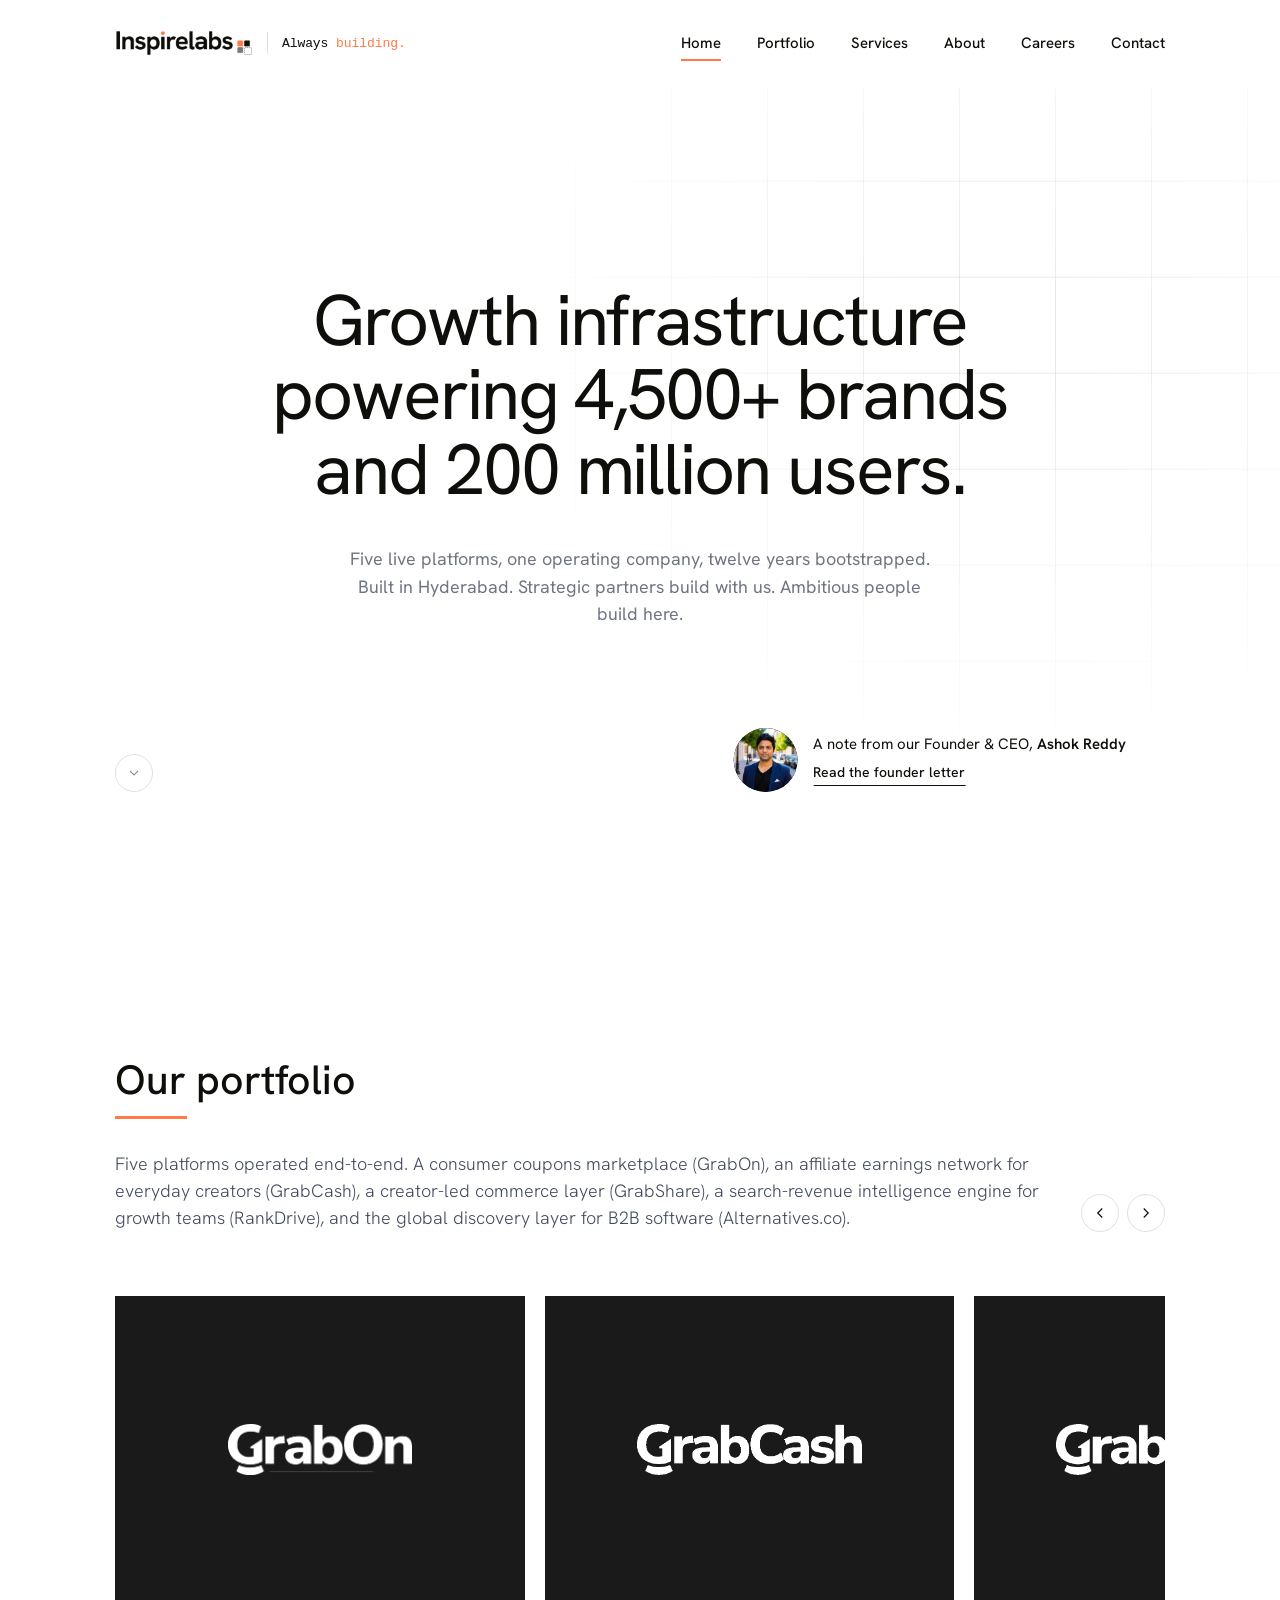
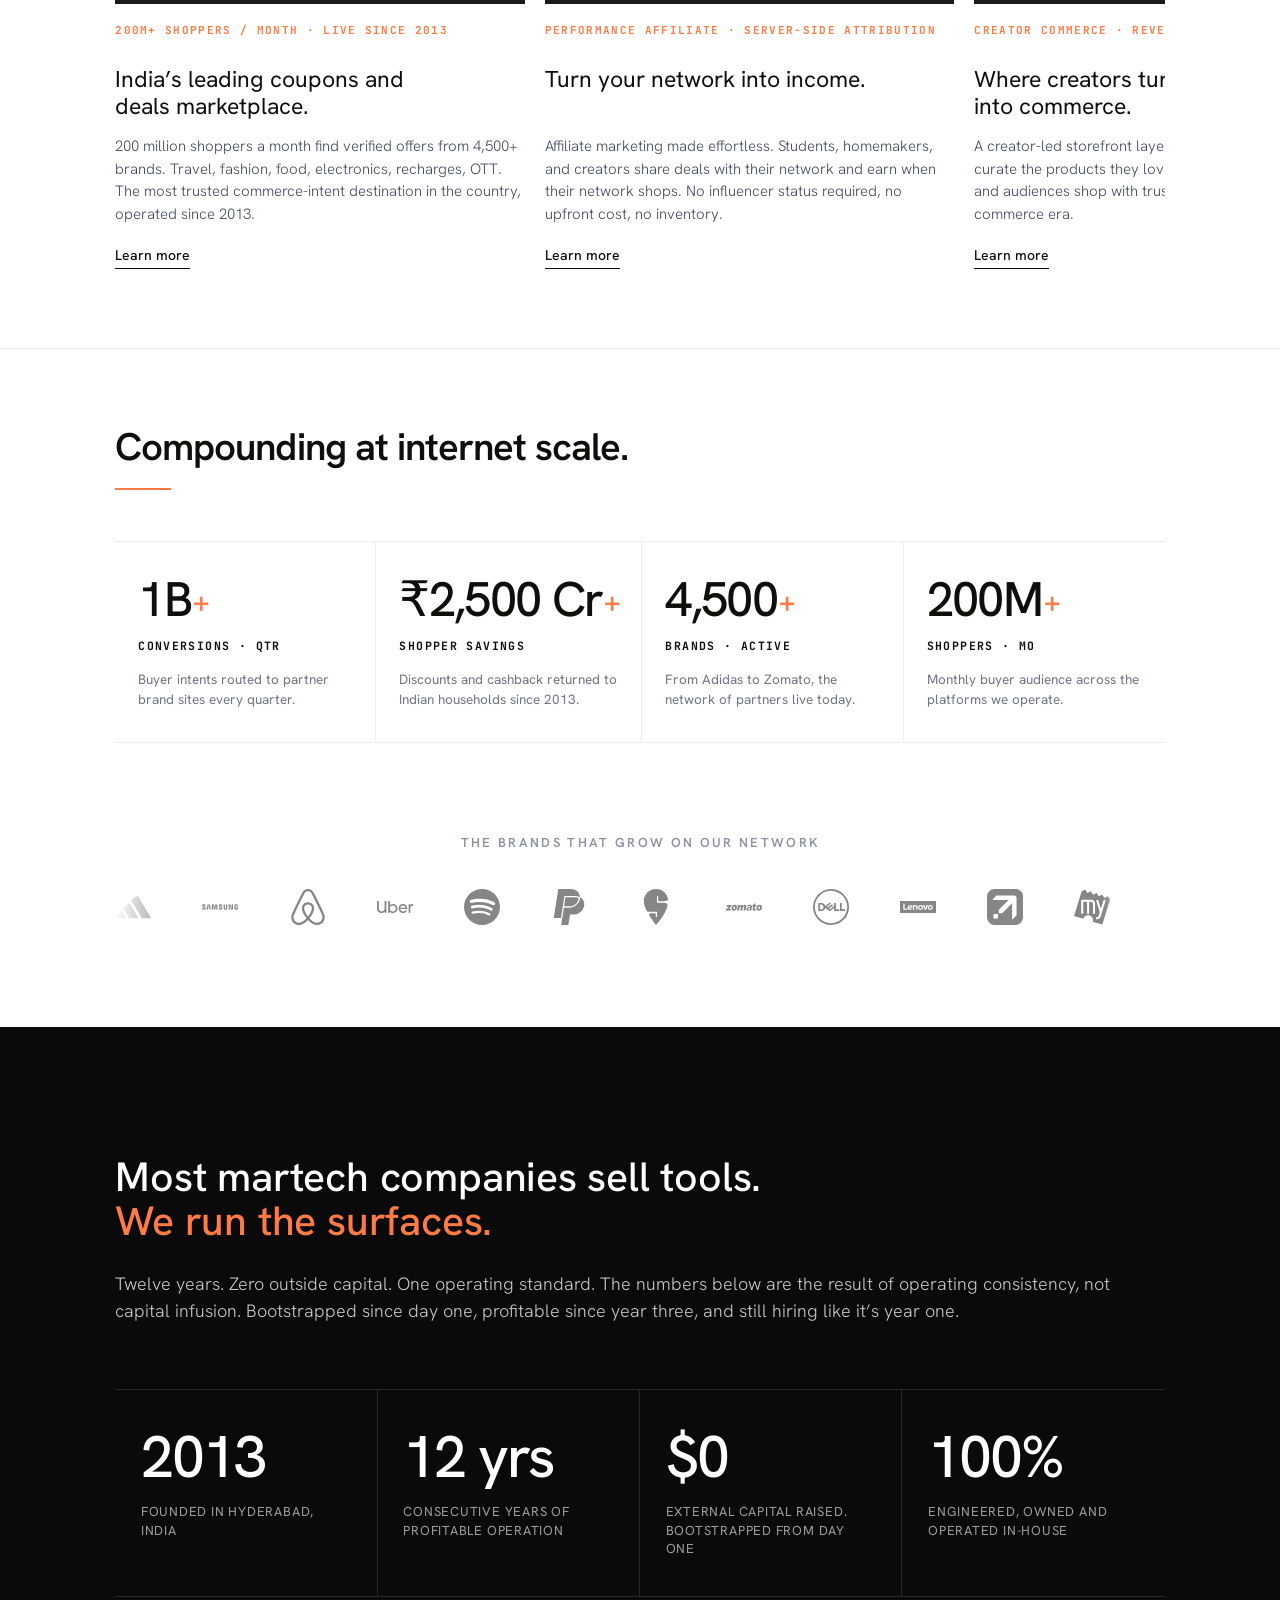
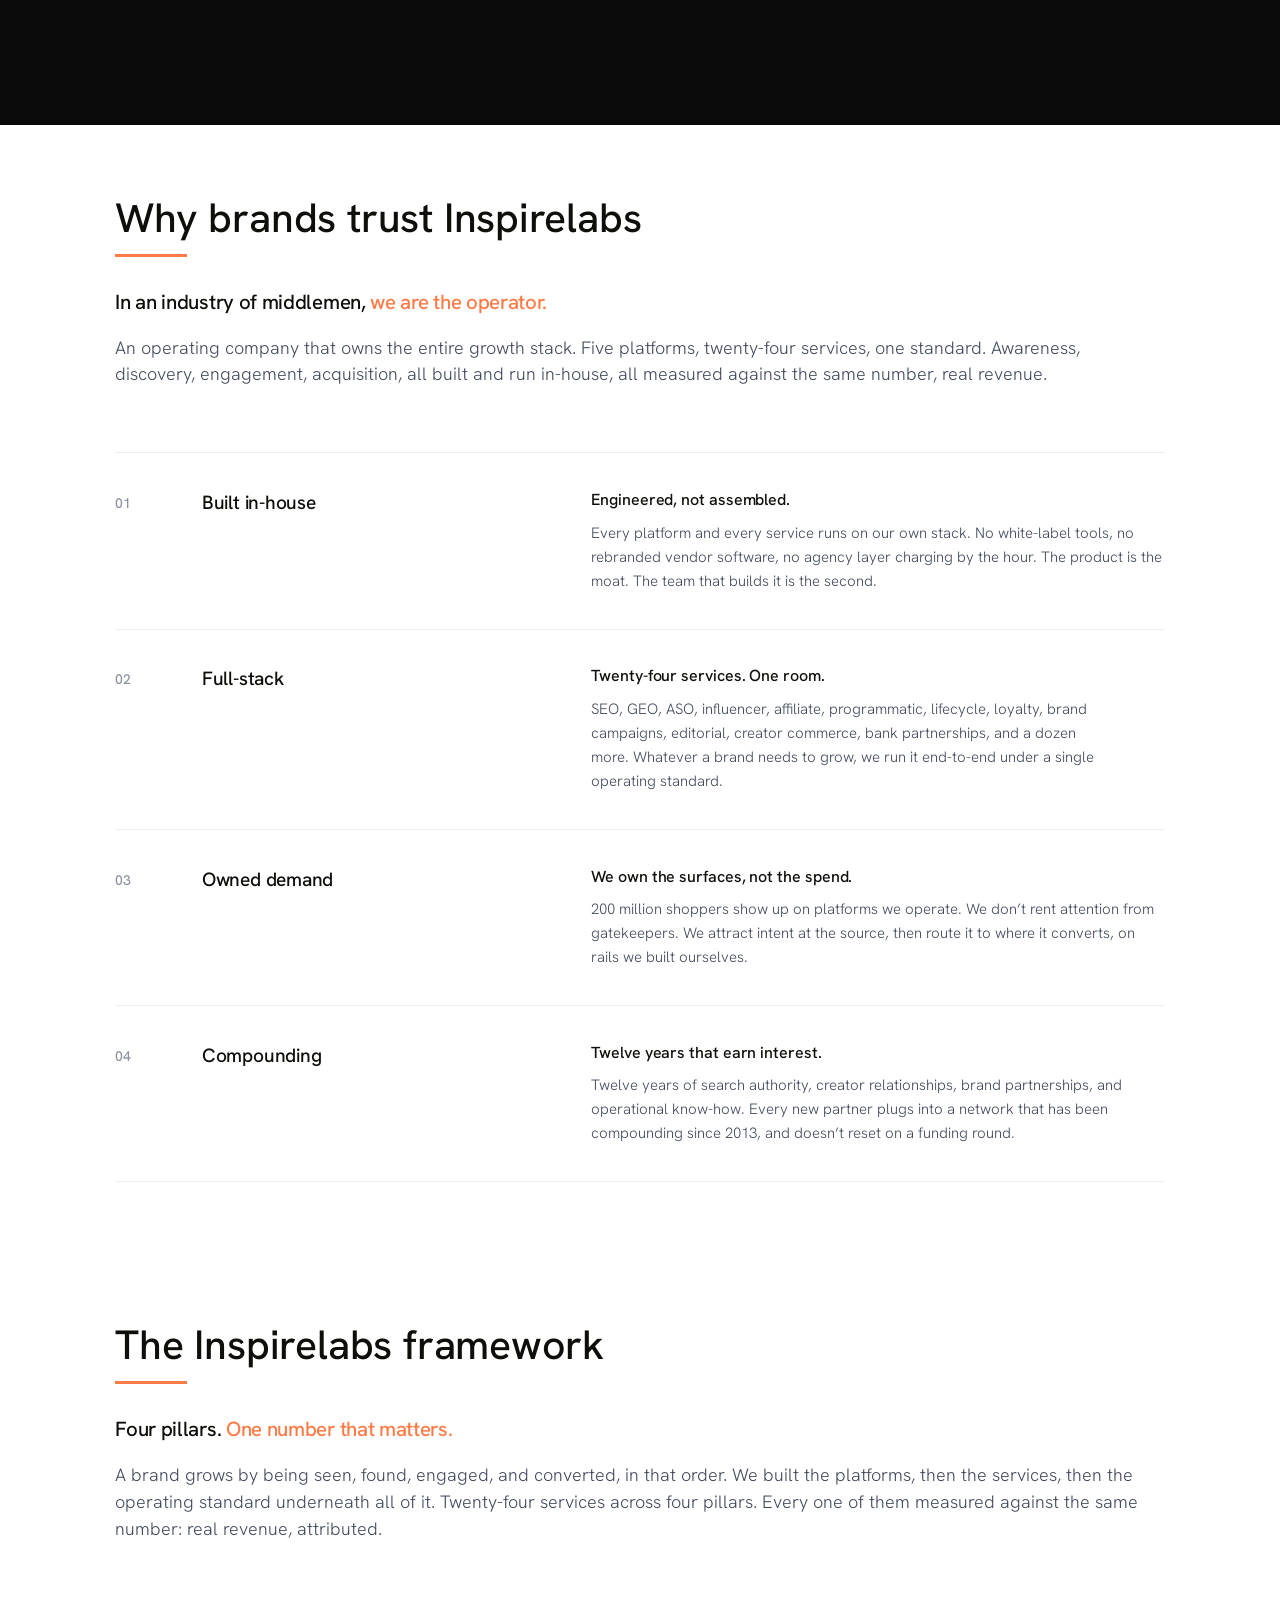
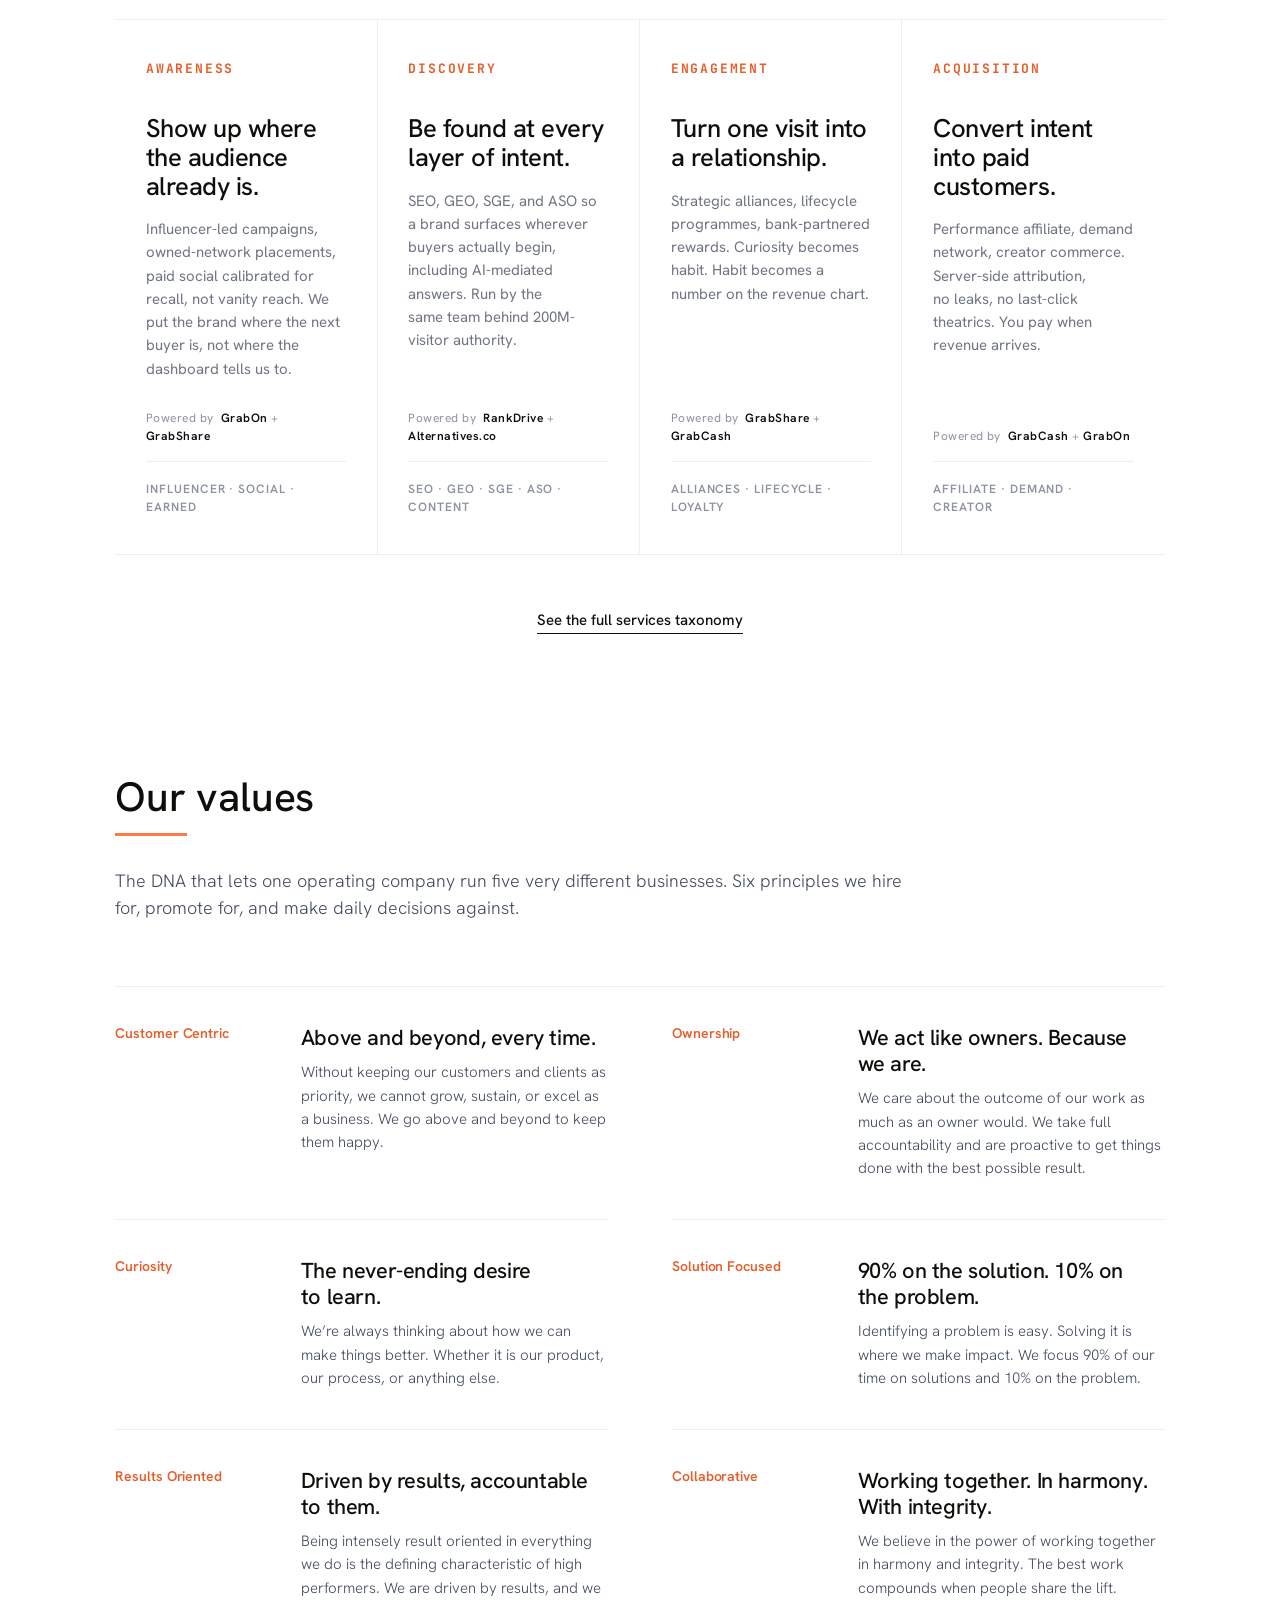
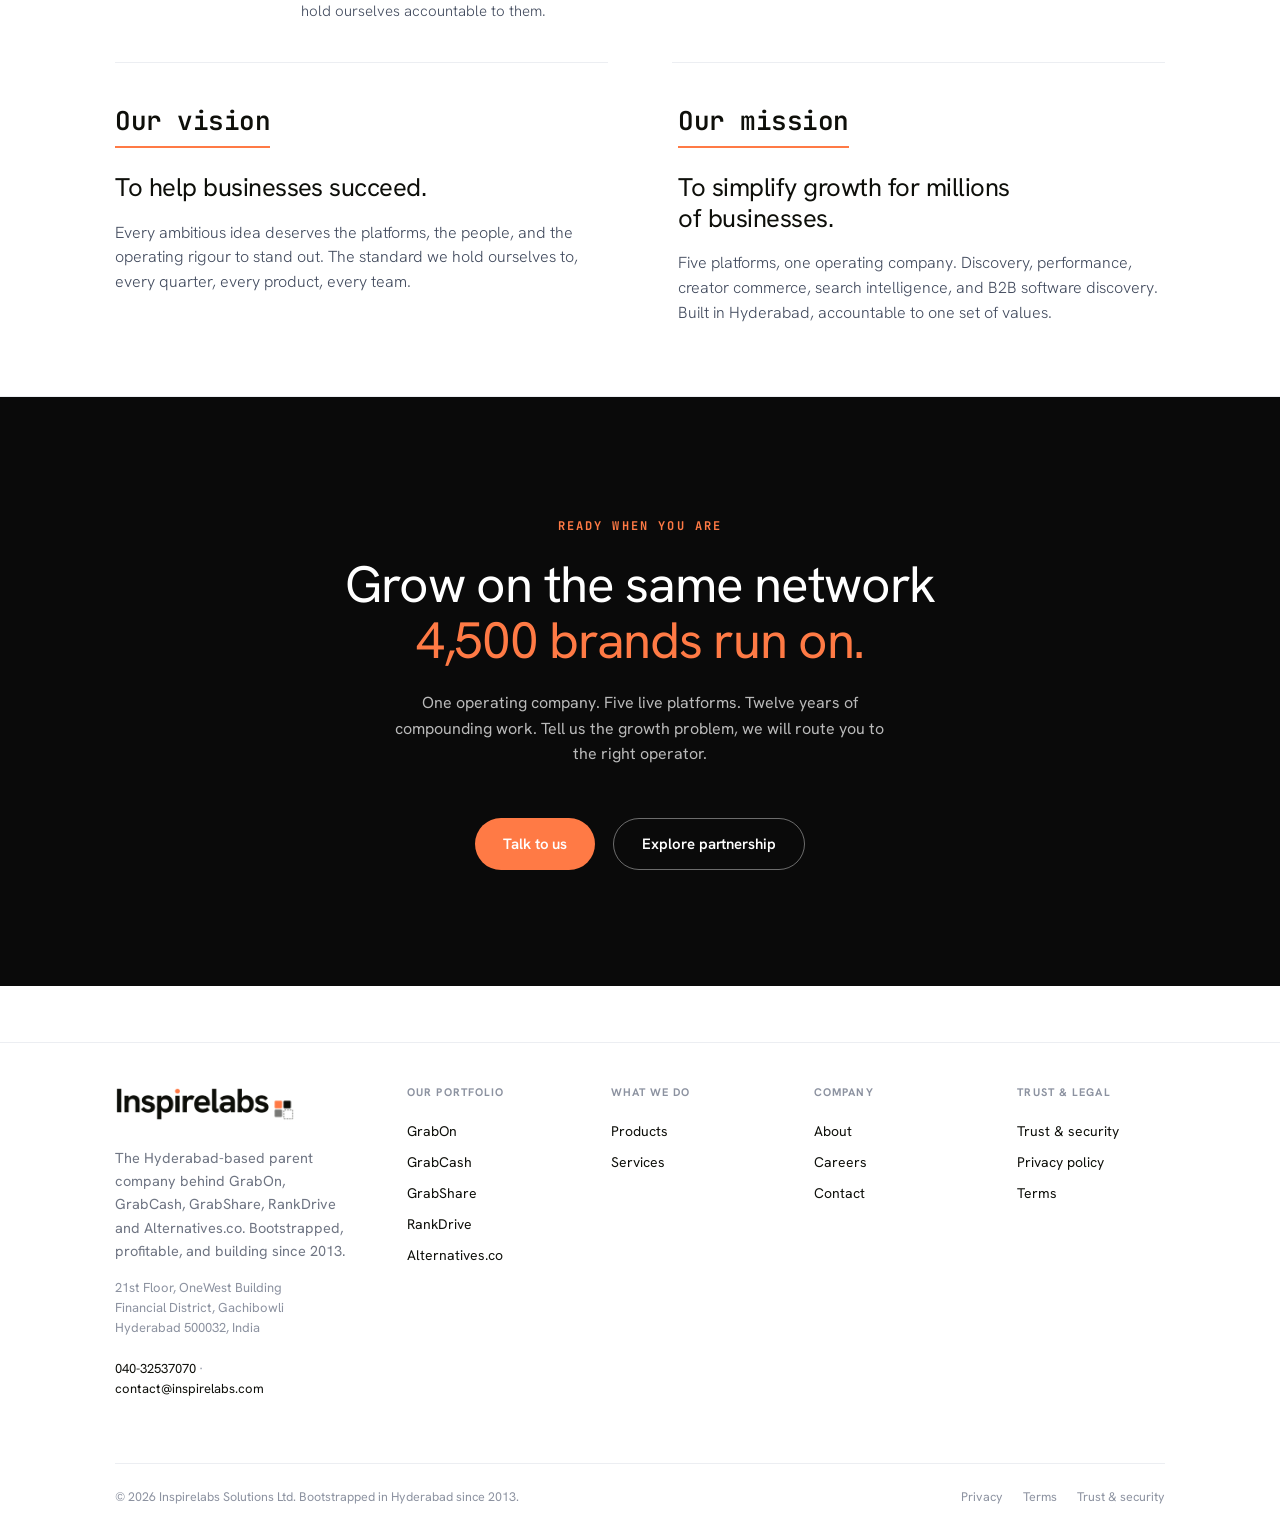
==== commit cde813d1: "Consolidate site: merge Platform->Portfolio, Partner->Services, drop 4 pages Site IA simplified from" ====
--- a/index.html
+++ b/index.html
@@ -1156,7 +1156,7 @@
  <a href="index.html" class="nav-brand" aria-label="Inspirelabs, Always building"><img class="brand-logo" src="assets/brand/inspirelabs-wordmark.png" alt="Inspirelabs" /><span class="brand-sep" aria-hidden="true"></span><span class="brand-tagline">Always <span class="brand-tagline-accent">building.</span></span></a>
  <nav class="nav-links" id="primary-nav" aria-label="Primary">
  <a href="index.html" class="nav-link active" aria-current="page">Home</a>
- <a href="products.html" class="nav-link">Products</a>
+ <a href="portfolio.html" class="nav-link">Portfolio</a>
  <a href="services.html" class="nav-link">Services</a>
  <a href="about.html" class="nav-link">About</a>
  <a href="careers.html" class="nav-link">Careers</a>
@@ -1565,7 +1565,7 @@
    <p class="final-cta-sub">One operating company. Five live platforms. Twelve years of compounding work. Tell us the growth problem, we will route you to the right operator.</p>
    <div class="final-cta-actions">
     <a href="contact.html" class="final-cta-btn">Talk to us</a>
-    <a href="partnership.html" class="final-cta-btn final-cta-btn--ghost">Explore partnership</a>
+    <a href="services.html#partner" class="final-cta-btn final-cta-btn--ghost">Explore partnership</a>
    </div>
   </div>
  </div>
@@ -1601,18 +1601,13 @@
 
  <div class="footer-col">
  <h5>What we do</h5>
- <a href="products.html">Products</a>
- <a href="services.html">Services</a>
- <a href="ai-agents.html">AI Agents</a>
- <a href="platform.html">Platform</a>
- </div>
+ <a href="portfolio.html">Products</a>
+ <a href="services.html">Services</a> </div>
 
  <div class="footer-col">
  <h5>Company</h5>
  <a href="about.html">About</a>
- <a href="careers.html">Careers</a>
- <a href="partnership.html">Partner with us</a>
- <a href="contact.html">Contact</a>
+ <a href="careers.html">Careers</a> <a href="contact.html">Contact</a>
  </div>
 
  <div class="footer-col">
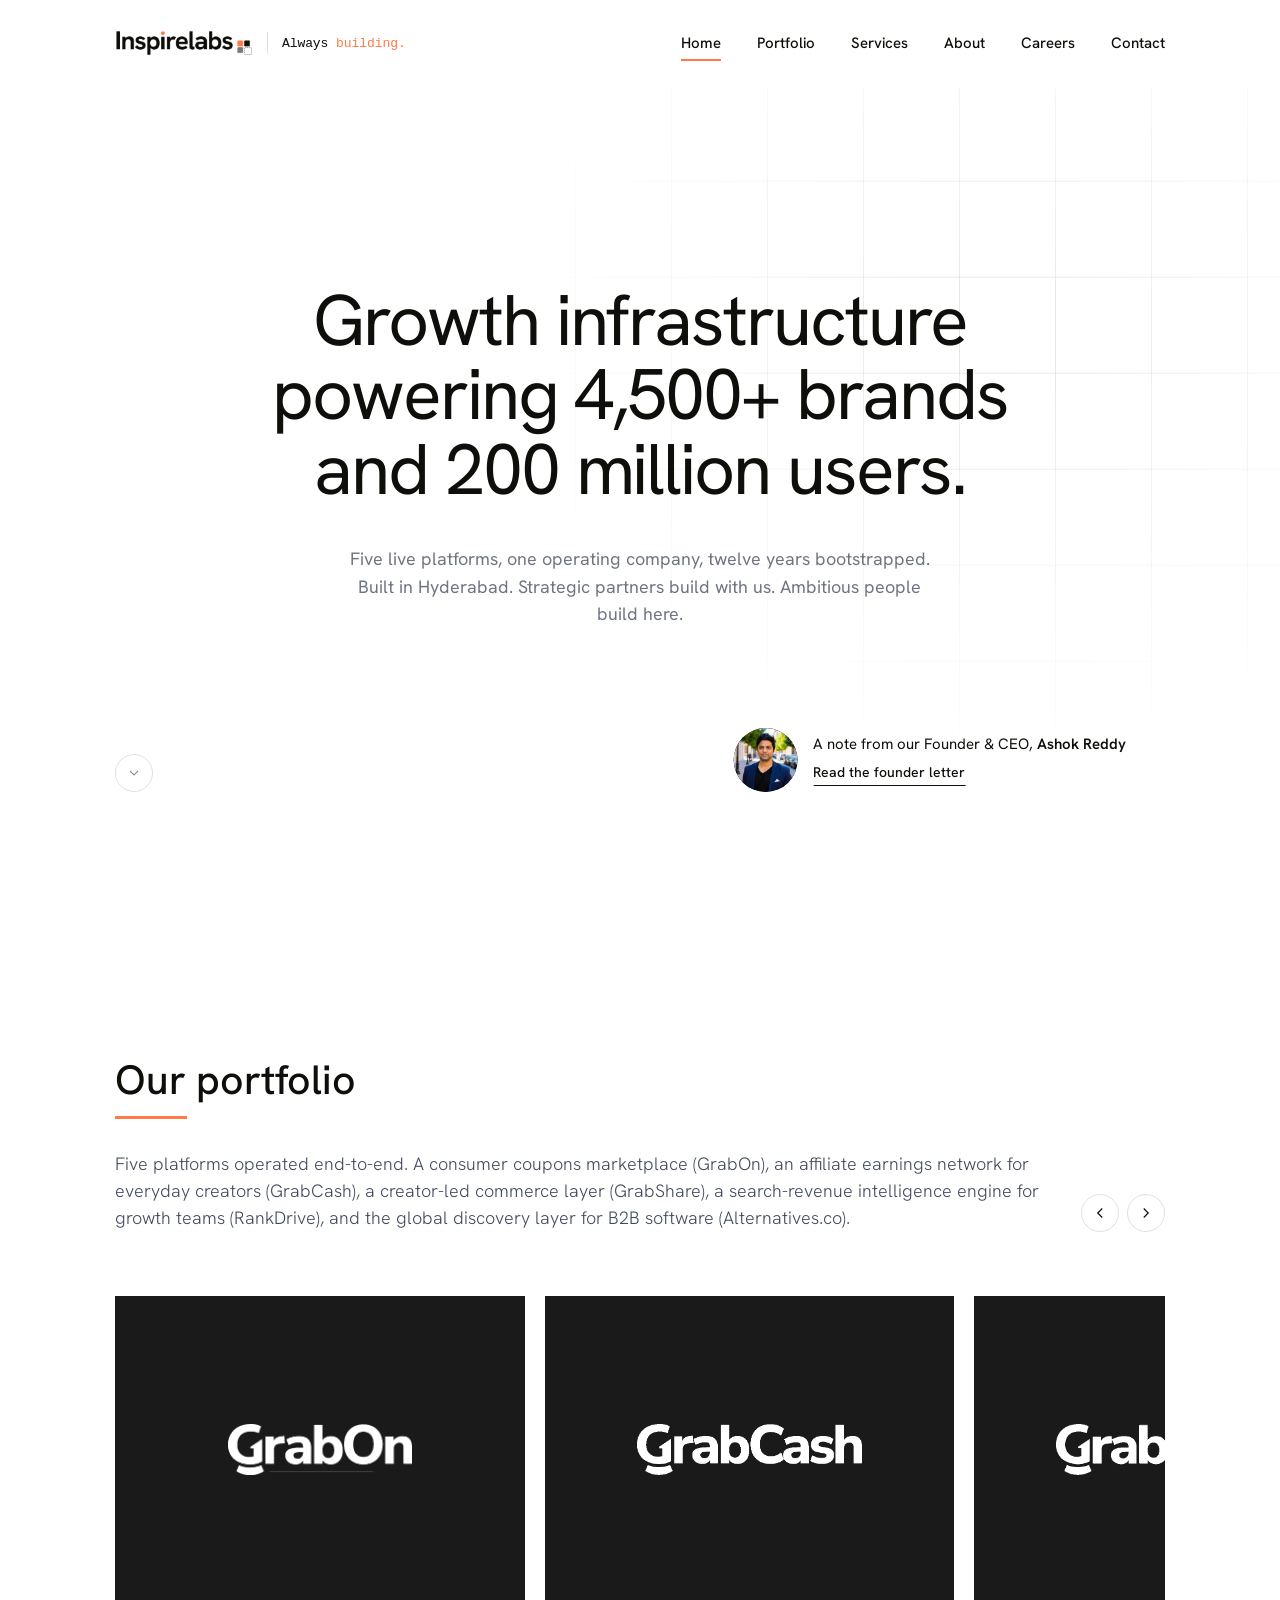
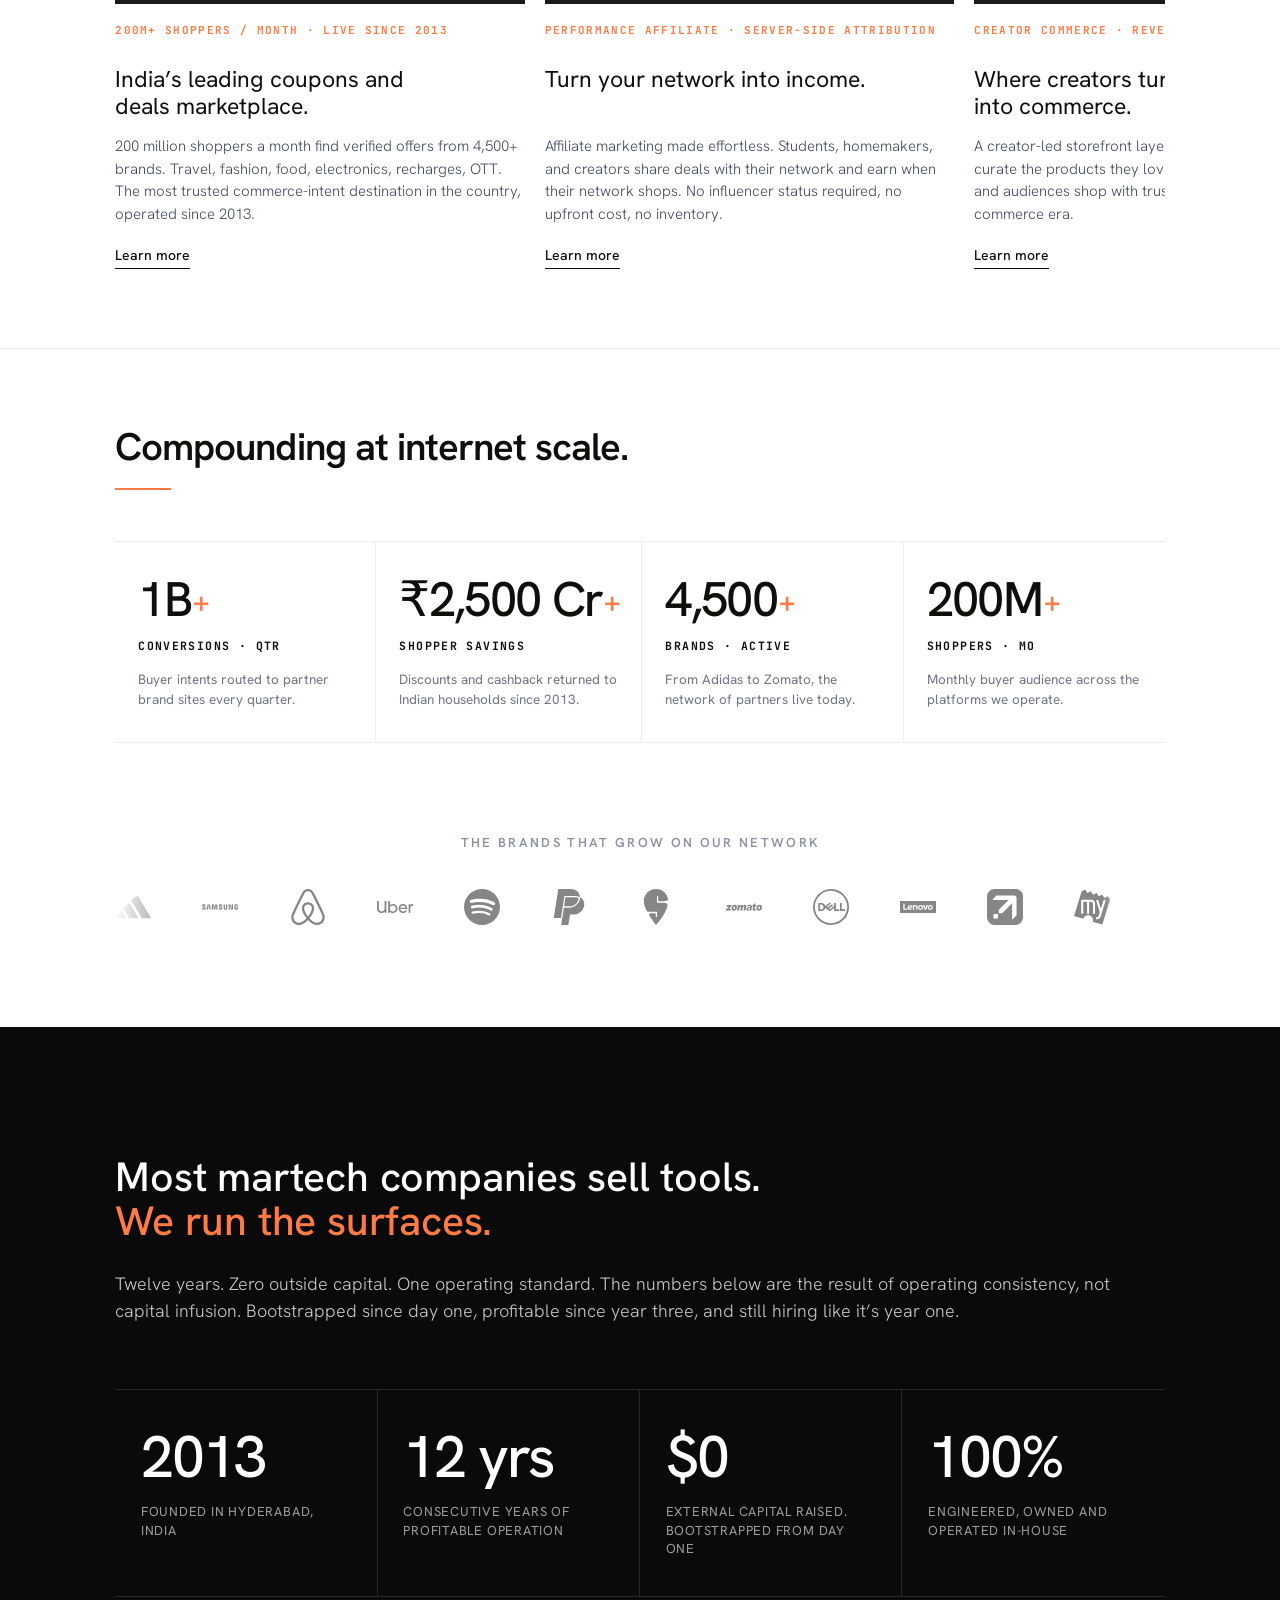
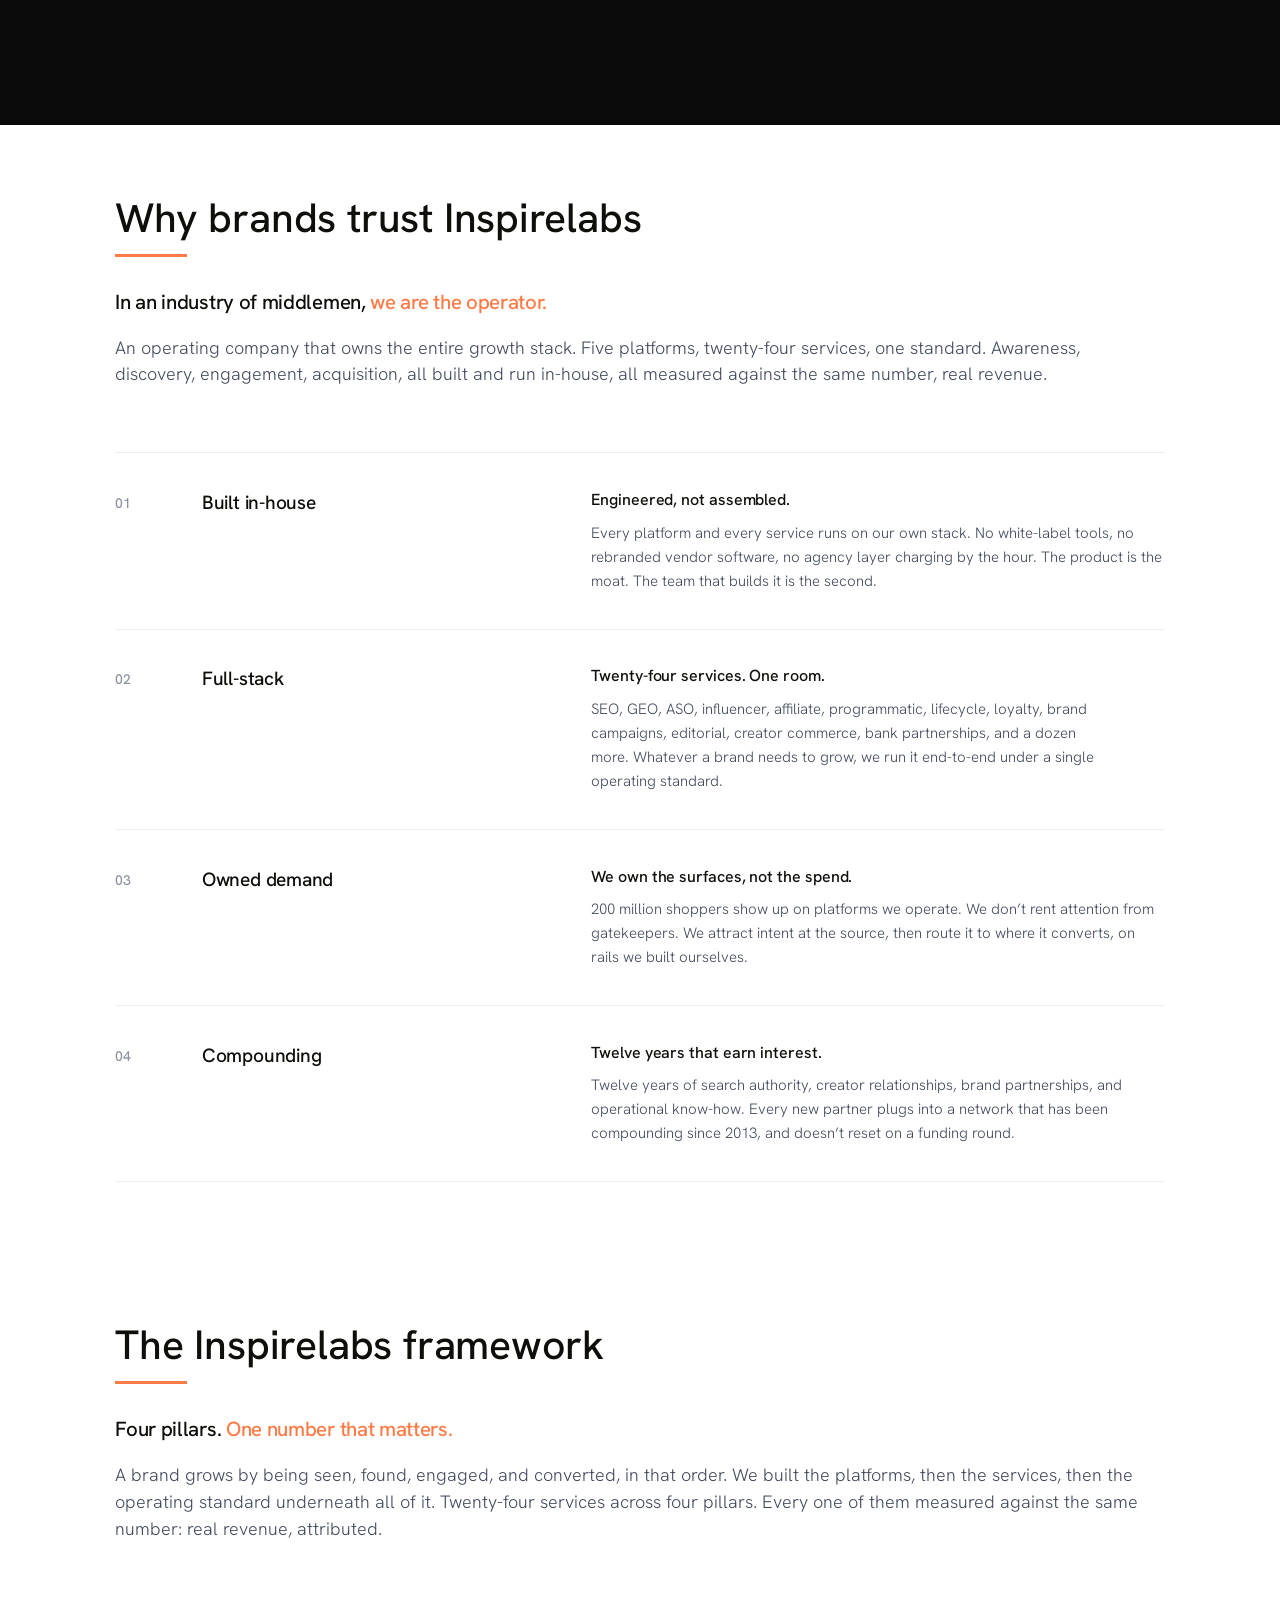
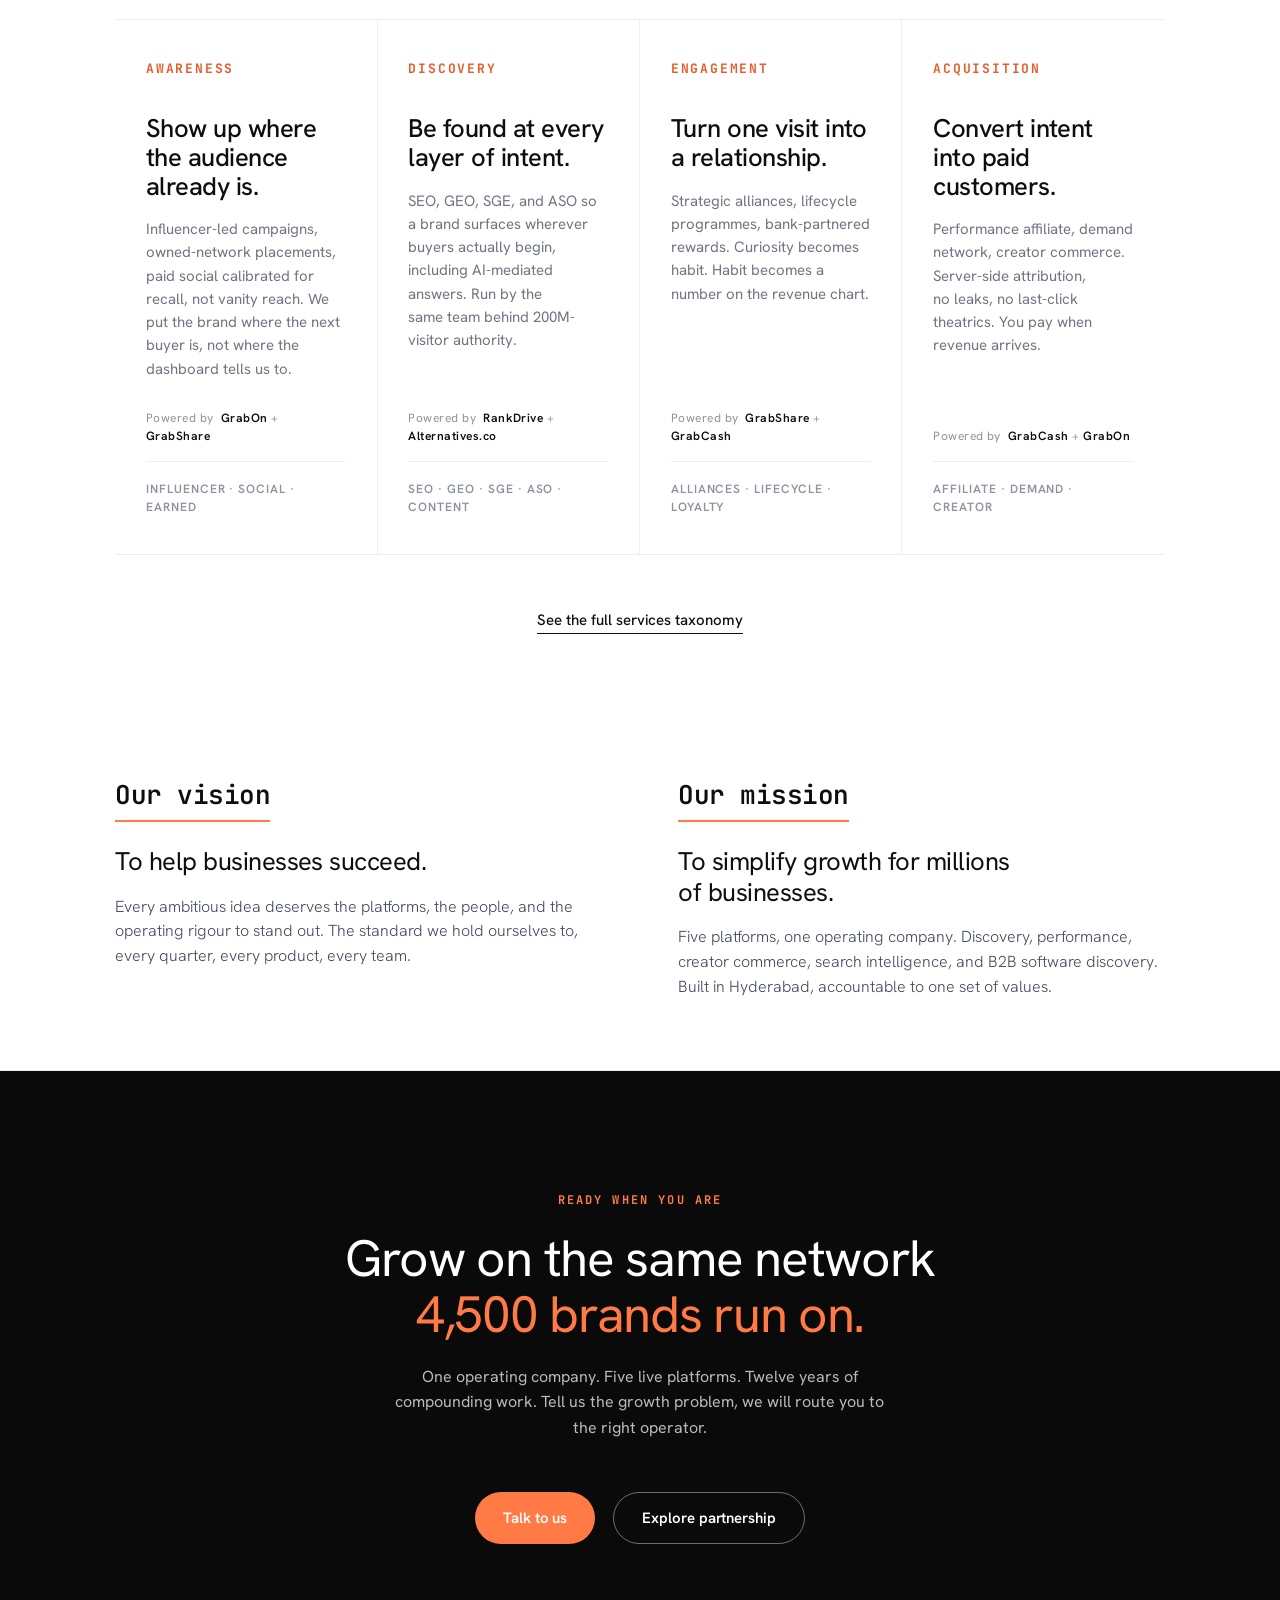
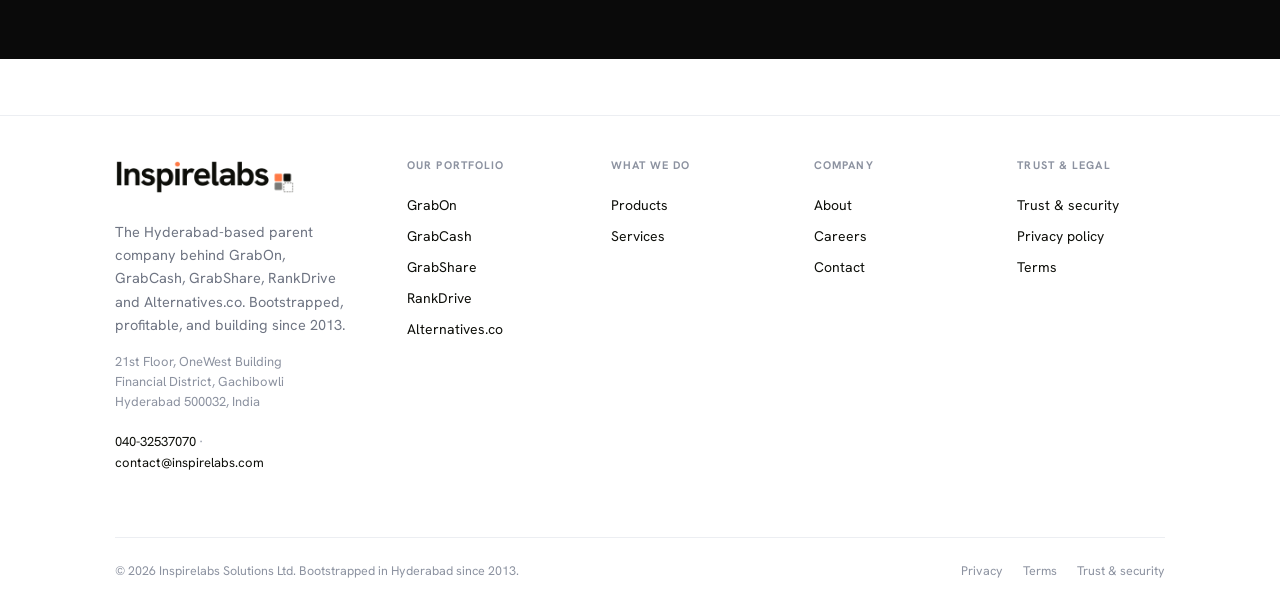
==== commit f5adccad: "Move Values to about, remove engagement-starts, mailto-only careers, powerful contact - Index: drop " ====
--- a/index.html
+++ b/index.html
@@ -914,18 +914,6 @@
 }
 @media (max-width: 900px) { .outcomes-grid { grid-template-columns: 1fr; } }
 
-/* ── Values grid (6 cards) ──────────────────────────────────────── */
-.values-section { padding: clamp(48px, 5.5vw, 90px) 0 0; }
-.vm-section { padding: clamp(28px, 3vw, 48px) 0 clamp(48px, 5.5vw, 90px); }
-.values-head { margin-bottom: clamp(48px, 5vw, 72px); max-width: 80ch; }
-/* Values, 2-column hairline editorial grid (was Why-trust's format) */
-.values-grid {
-  display: grid;
-  grid-template-columns: 1fr 1fr;
-  column-gap: clamp(48px, 5vw, 96px);
-  row-gap: 0;
-  border-top: 1px solid var(--hairline);
-}
 .value-card {
   padding: clamp(36px, 3vw, 52px) 0;
   border-bottom: 1px solid var(--hairline);
@@ -968,6 +956,8 @@
   .values-grid { grid-template-columns: 1fr; column-gap: 0; }
   .value-card { grid-template-columns: 1fr; row-gap: 14px; }
 }
+
+.vm-section { padding: clamp(48px, 5.5vw, 90px) 0; }
 
 /* ── Working at Inspirelabs ───────────────────────────────────── */
 .culture-teaser { margin-top: 24px; max-width: 980px; }
@@ -1479,59 +1469,6 @@
 <!-- ===========================================================
  OUR VALUES, six official values from the employee handbook
  =========================================================== -->
-<section class="values-section">
- <div class="container">
- <div class="values-head reveal">
- <h2 class="section-title-xl">Our values</h2>
- <p class="biz-intro">The DNA that lets one operating company run five very different businesses. Six principles we hire for, promote for, and make daily decisions against.</p>
- </div>
- <div class="values-grid reveal">
- <article class="value-card">
- <span class="value-card-idx">01</span>
- <div class="value-card-num">Customer Centric</div>
- <div class="value-card-body"> <h3>Above and beyond, every time.</h3>
- <p>Without keeping our customers and clients as priority, we cannot grow, sustain, or excel as a business. We go above and beyond to keep them happy.</p>
- </div>
- </article>
- <article class="value-card">
- <span class="value-card-idx">02</span>
- <div class="value-card-num">Ownership</div>
- <div class="value-card-body"> <h3>We act like owners. Because we are.</h3>
- <p>We care about the outcome of our work as much as an owner would. We take full accountability and are proactive to get things done with the best possible result.</p>
- </div>
- </article>
- <article class="value-card">
- <span class="value-card-idx">03</span>
- <div class="value-card-num">Curiosity</div>
- <div class="value-card-body"> <h3>The never-ending desire to learn.</h3>
- <p>We&rsquo;re always thinking about how we can make things better. Whether it is our product, our process, or anything else.</p>
- </div>
- </article>
- <article class="value-card">
- <span class="value-card-idx">04</span>
- <div class="value-card-num">Solution Focused</div>
- <div class="value-card-body"> <h3>90% on the solution. 10% on the problem.</h3>
- <p>Identifying a problem is easy. Solving it is where we make impact. We focus 90% of our time on solutions and 10% on the problem.</p>
- </div>
- </article>
- <article class="value-card">
- <span class="value-card-idx">05</span>
- <div class="value-card-num">Results Oriented</div>
- <div class="value-card-body"> <h3>Driven by results, accountable to them.</h3>
- <p>Being intensely result oriented in everything we do is the defining characteristic of high performers. We are driven by results, and we hold ourselves accountable to them.</p>
- </div>
- </article>
- <article class="value-card">
- <span class="value-card-idx">06</span>
- <div class="value-card-num">Collaborative</div>
- <div class="value-card-body"> <h3>Working together. In harmony. With integrity.</h3>
- <p>We believe in the power of working together in harmony and integrity. The best work compounds when people share the lift.</p>
- </div>
- </article>
- </div>
- </div>
-</section>
-
 <!-- ===========================================================
  OUR VISION + OUR MISSION
  =========================================================== -->
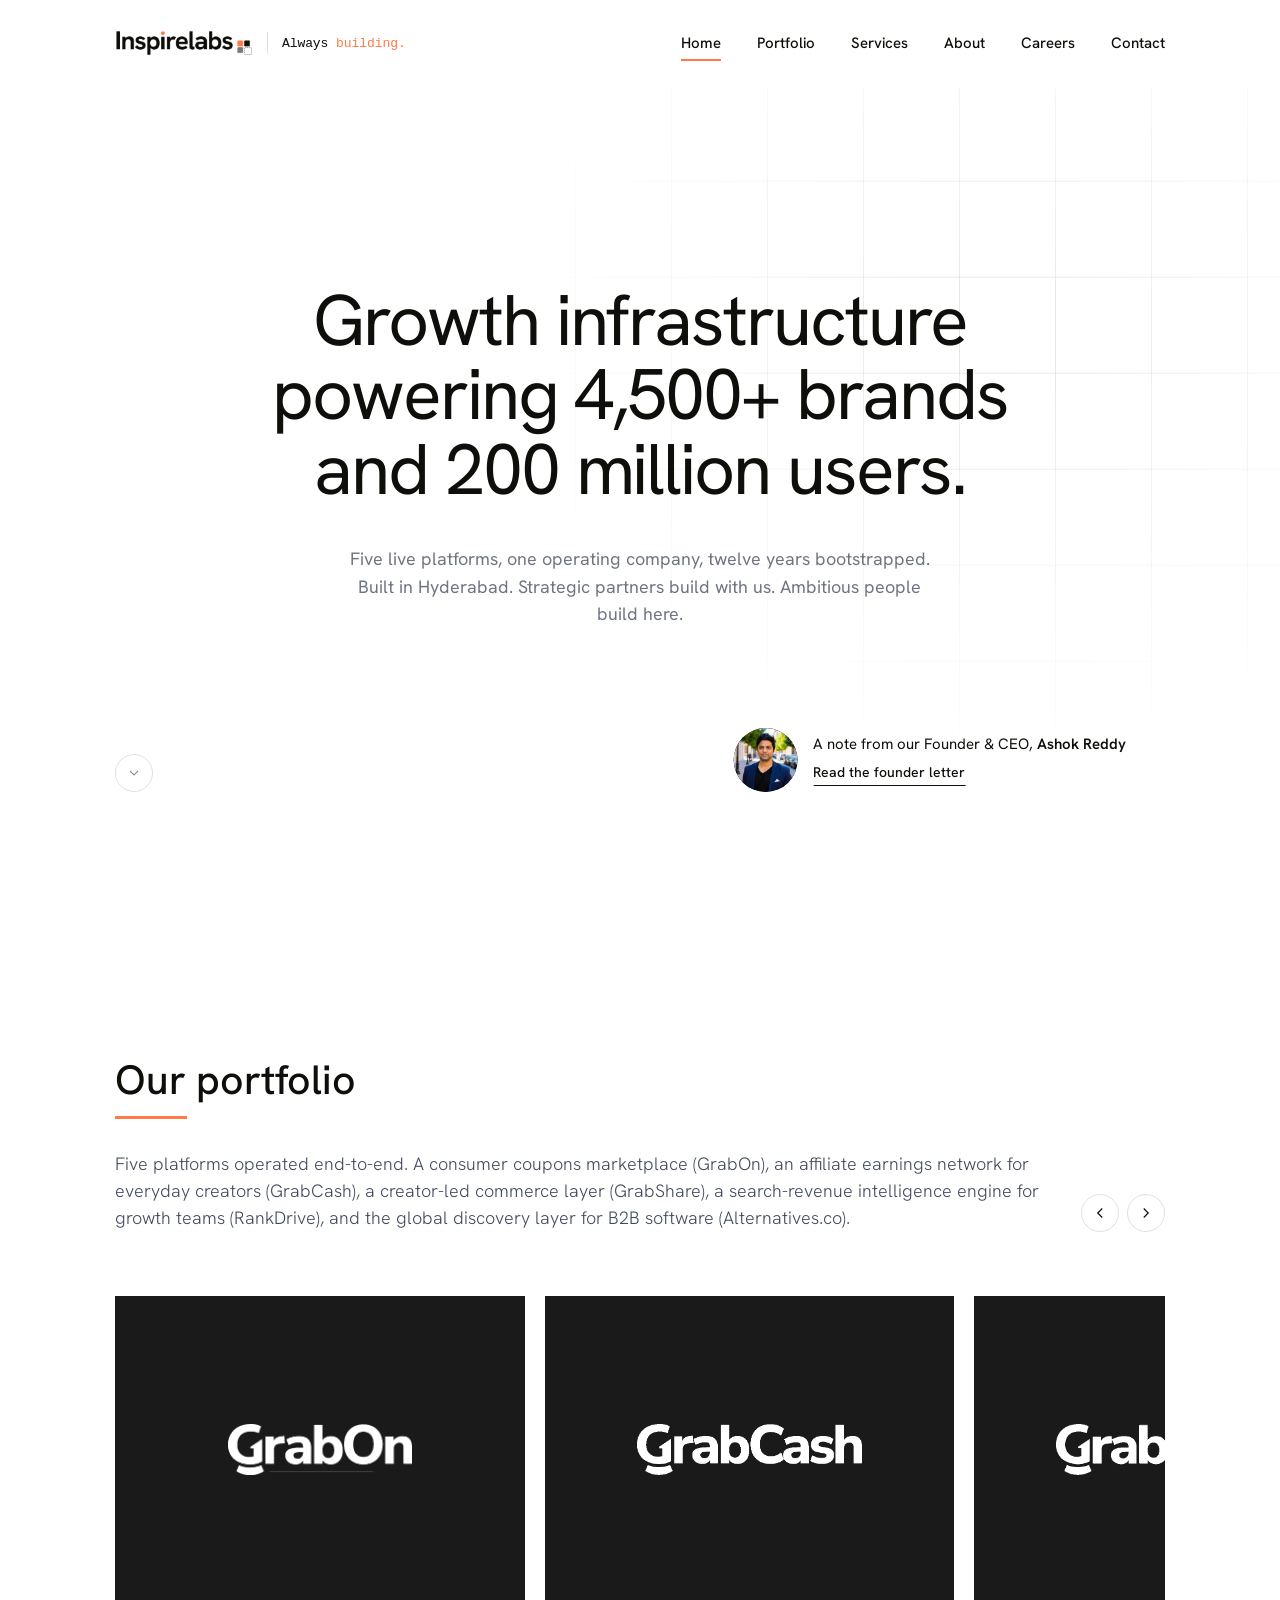
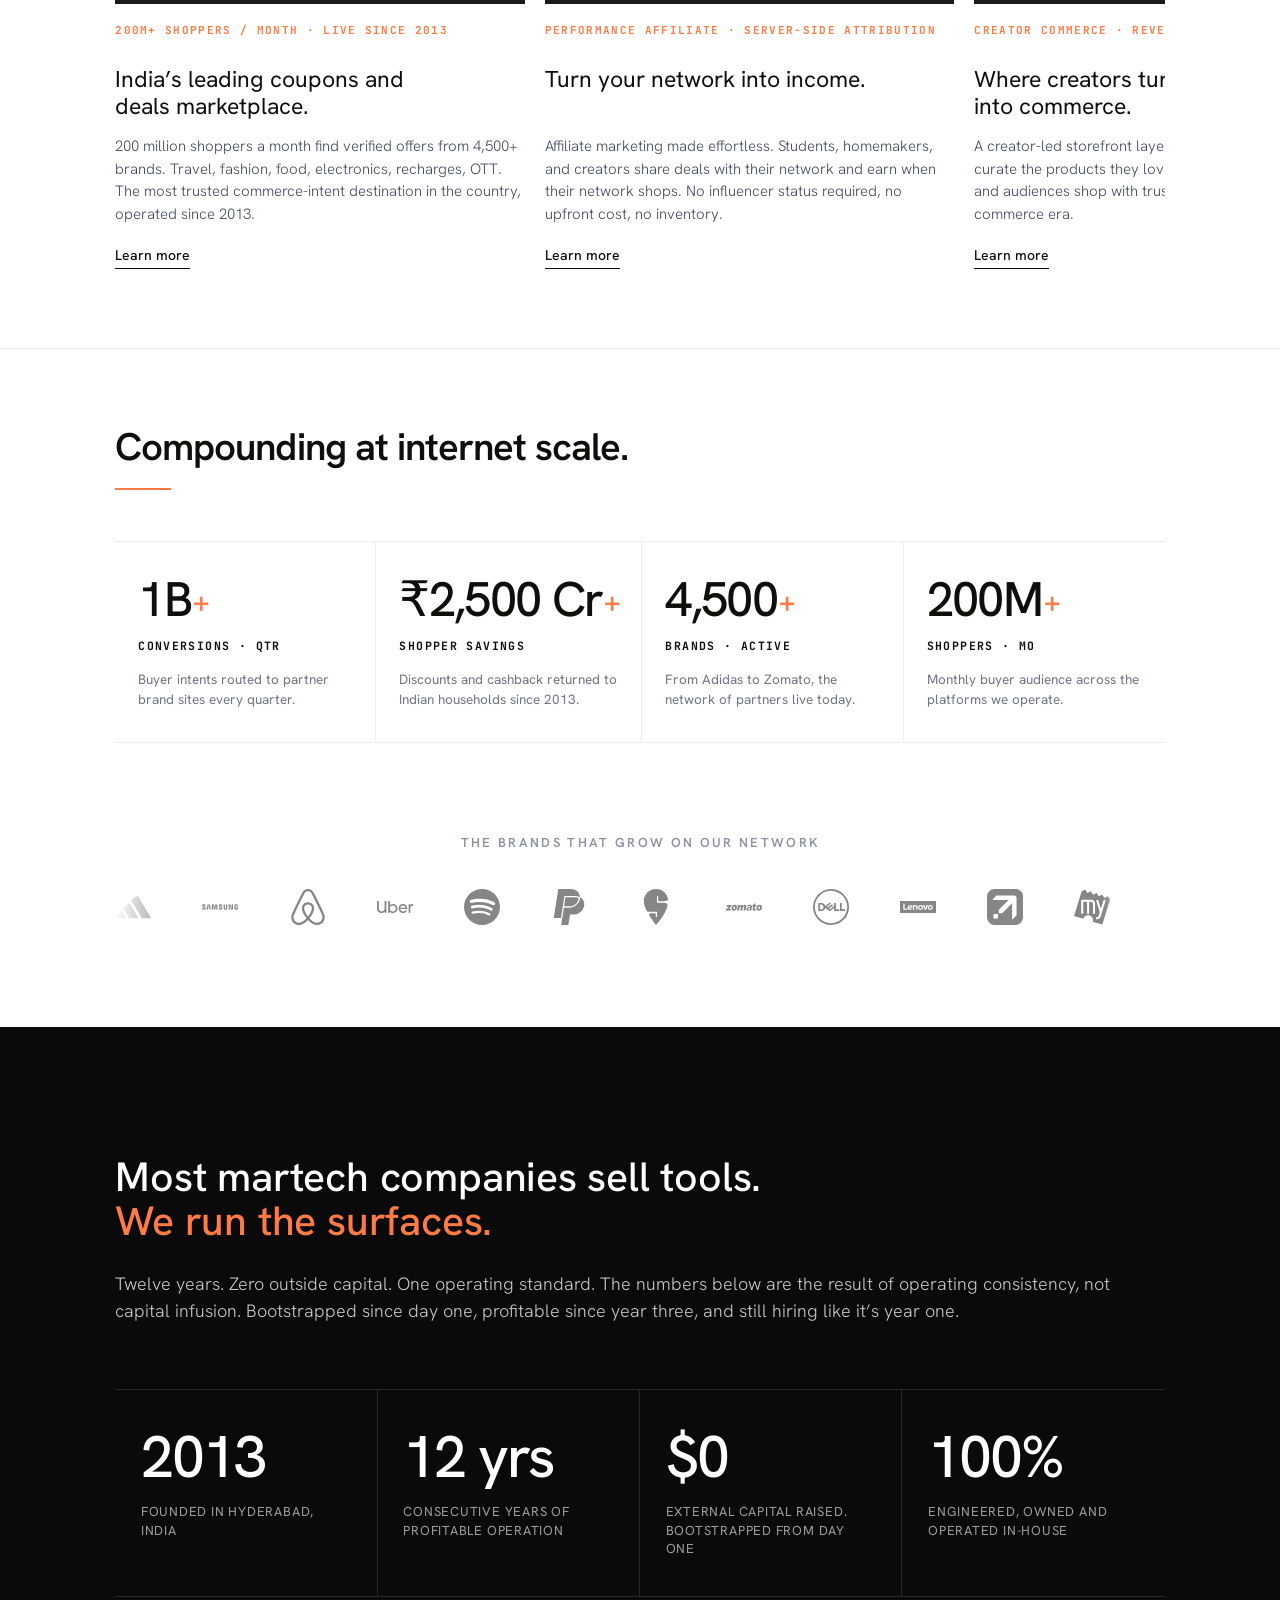
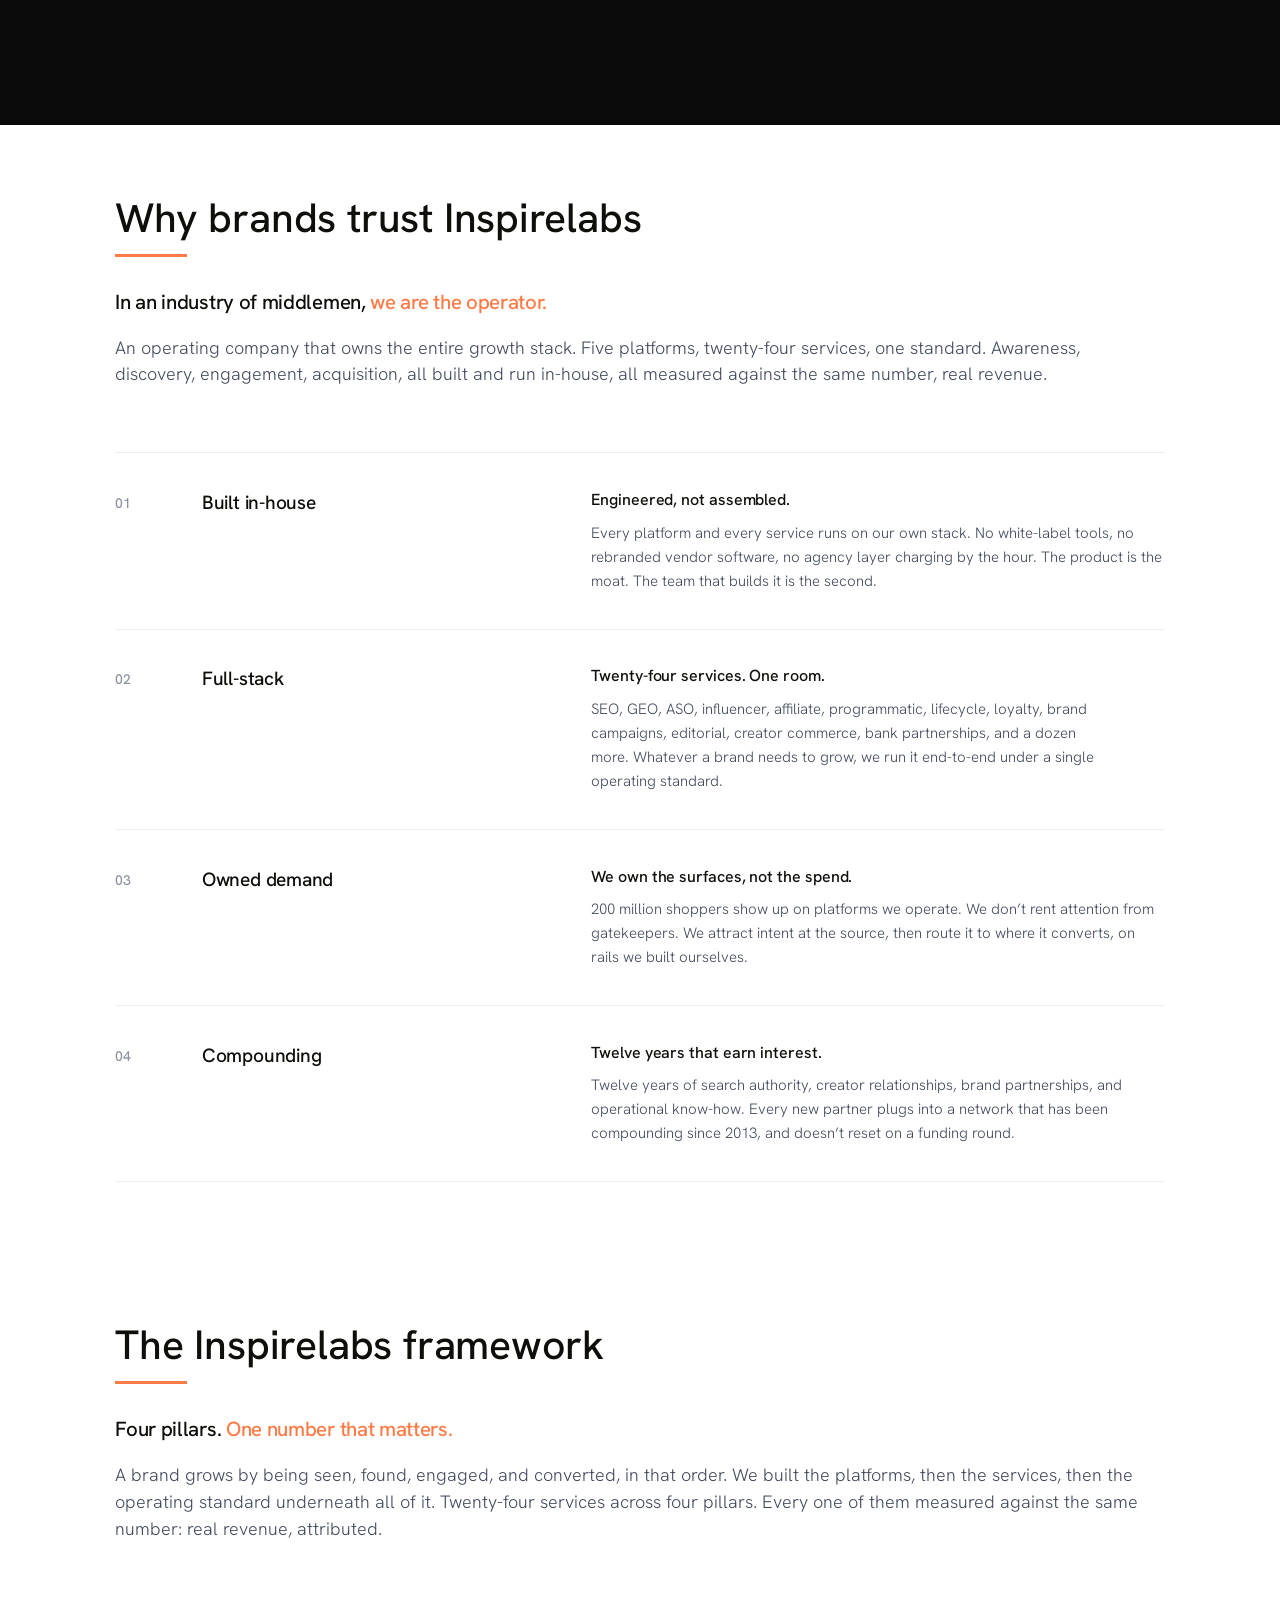
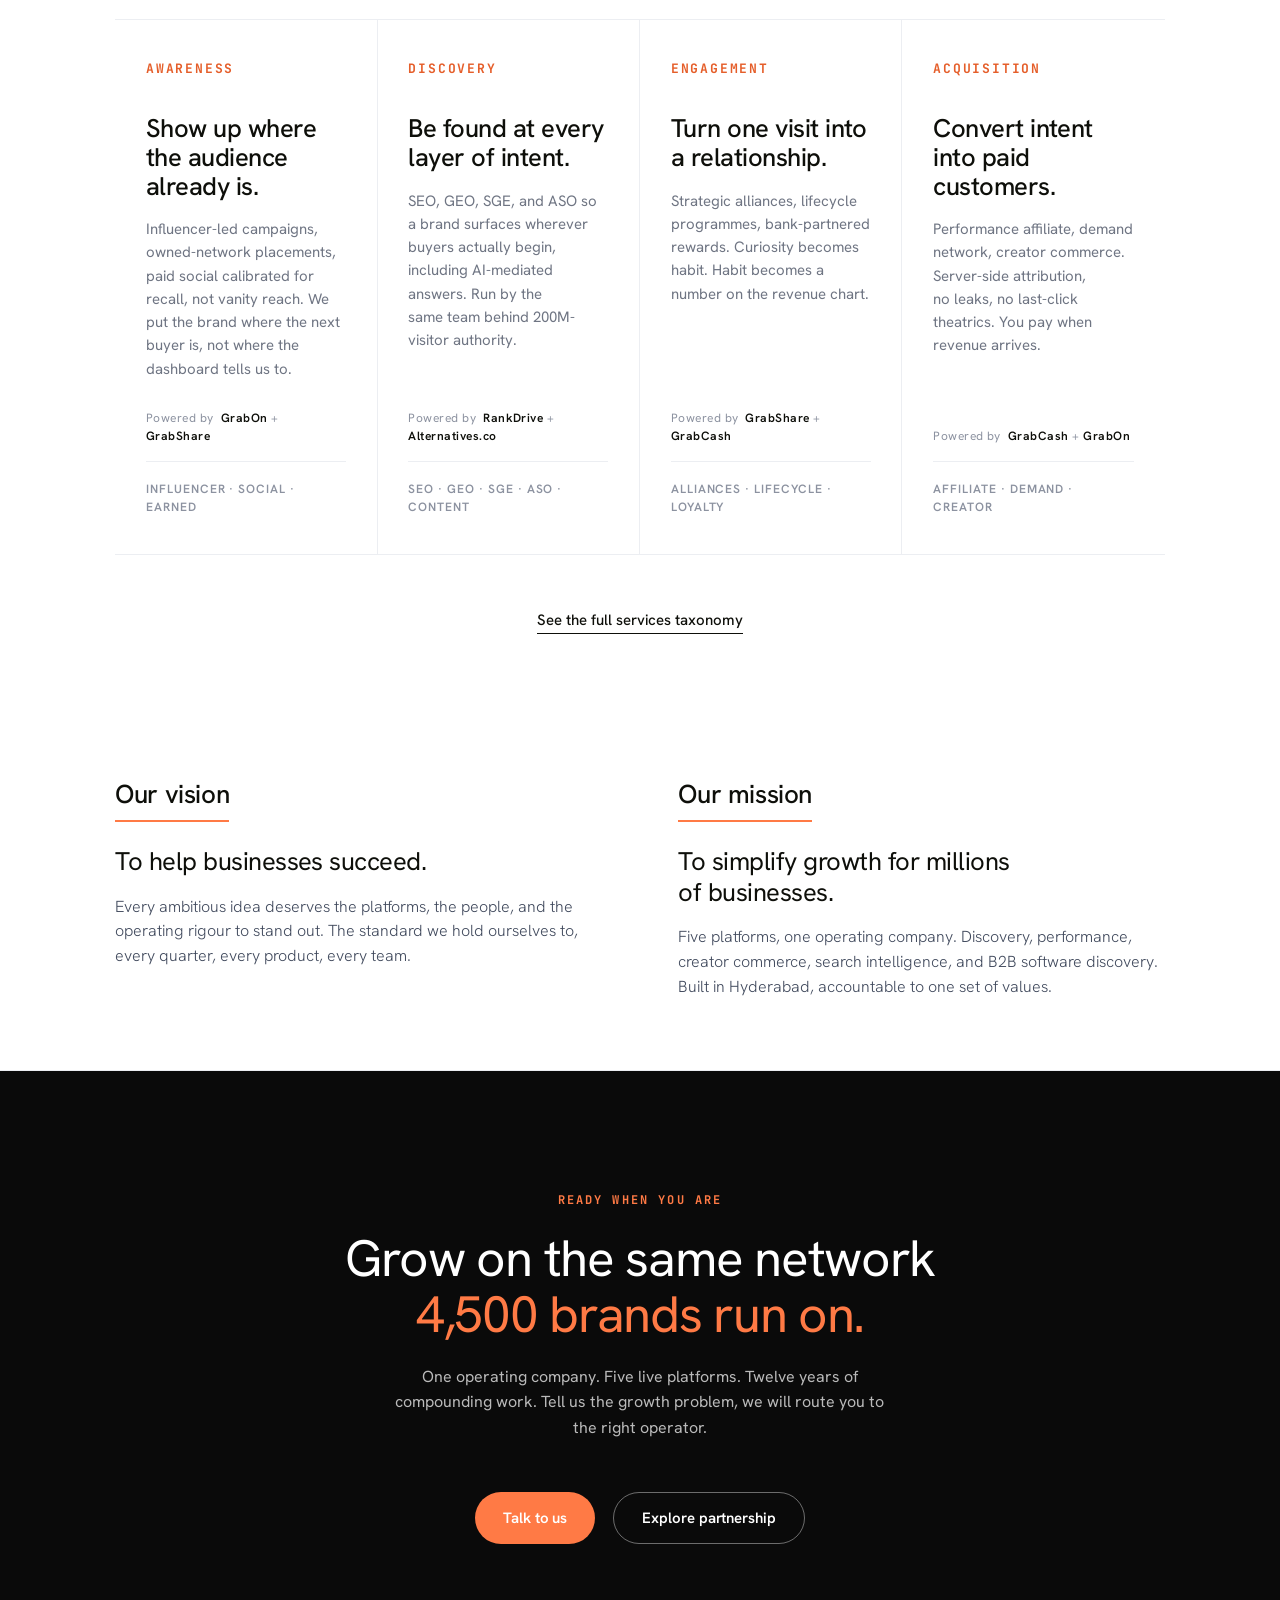
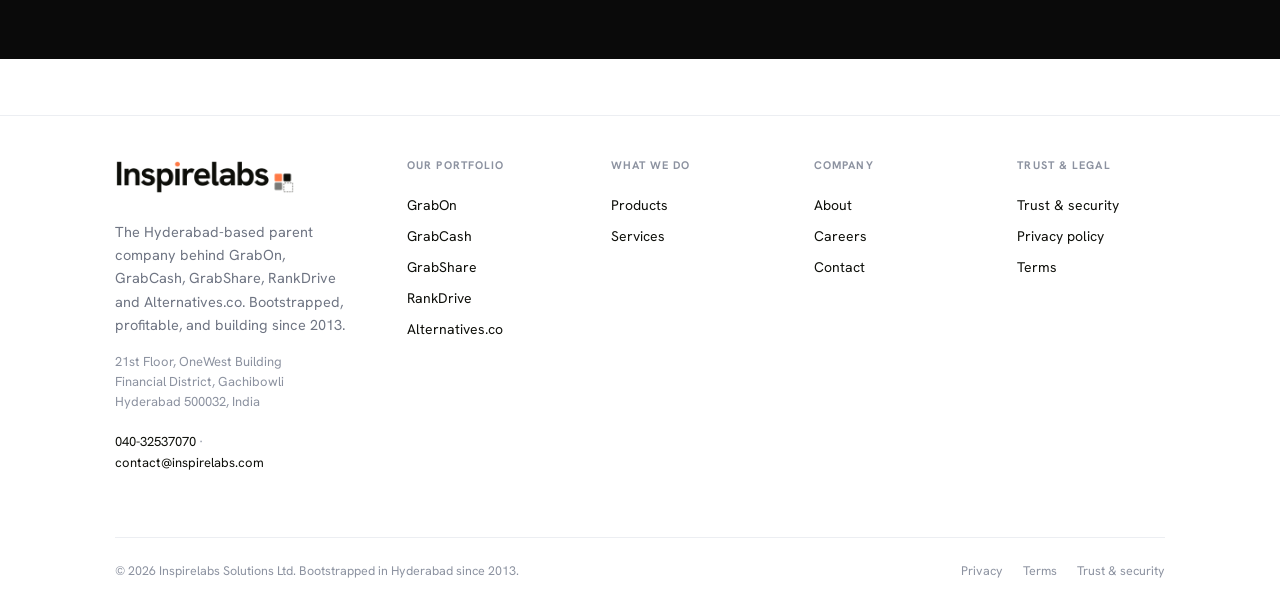
==== commit 77eca570: "home: switch vm-section eyebrow to Hanken Grotesk The "Our vision" / "Our mission" labels were inher" ====
--- a/index.html
+++ b/index.html
@@ -639,7 +639,7 @@
 
 /* ── Vision + Mission paired ──────────────────────────────────── */
 .vm-grid { display: grid; grid-template-columns: 1fr 1fr; gap: clamp(48px, 6vw, 96px); }
-.vm-block .section-eyebrow { margin-bottom: 24px; }
+.vm-block .section-eyebrow { font-family: 'Hanken Grotesk', -apple-system, BlinkMacSystemFont, 'Segoe UI', sans-serif; font-weight: 500; letter-spacing: -0.015em; margin-bottom: 24px; }
 .vm-block p { font-size: clamp(22px, 2vw, 30px); font-weight: 400; line-height: 1.2; color: var(--text); letter-spacing: -0.02em; }
 .vm-block-sub { font-size: 16px !important; font-weight: 300 !important; line-height: 1.55 !important; color: #414A5D !important; letter-spacing: normal !important; margin-top: 18px; }
 @media (max-width: 800px) { .vm-grid { grid-template-columns: 1fr; gap: 48px; } }
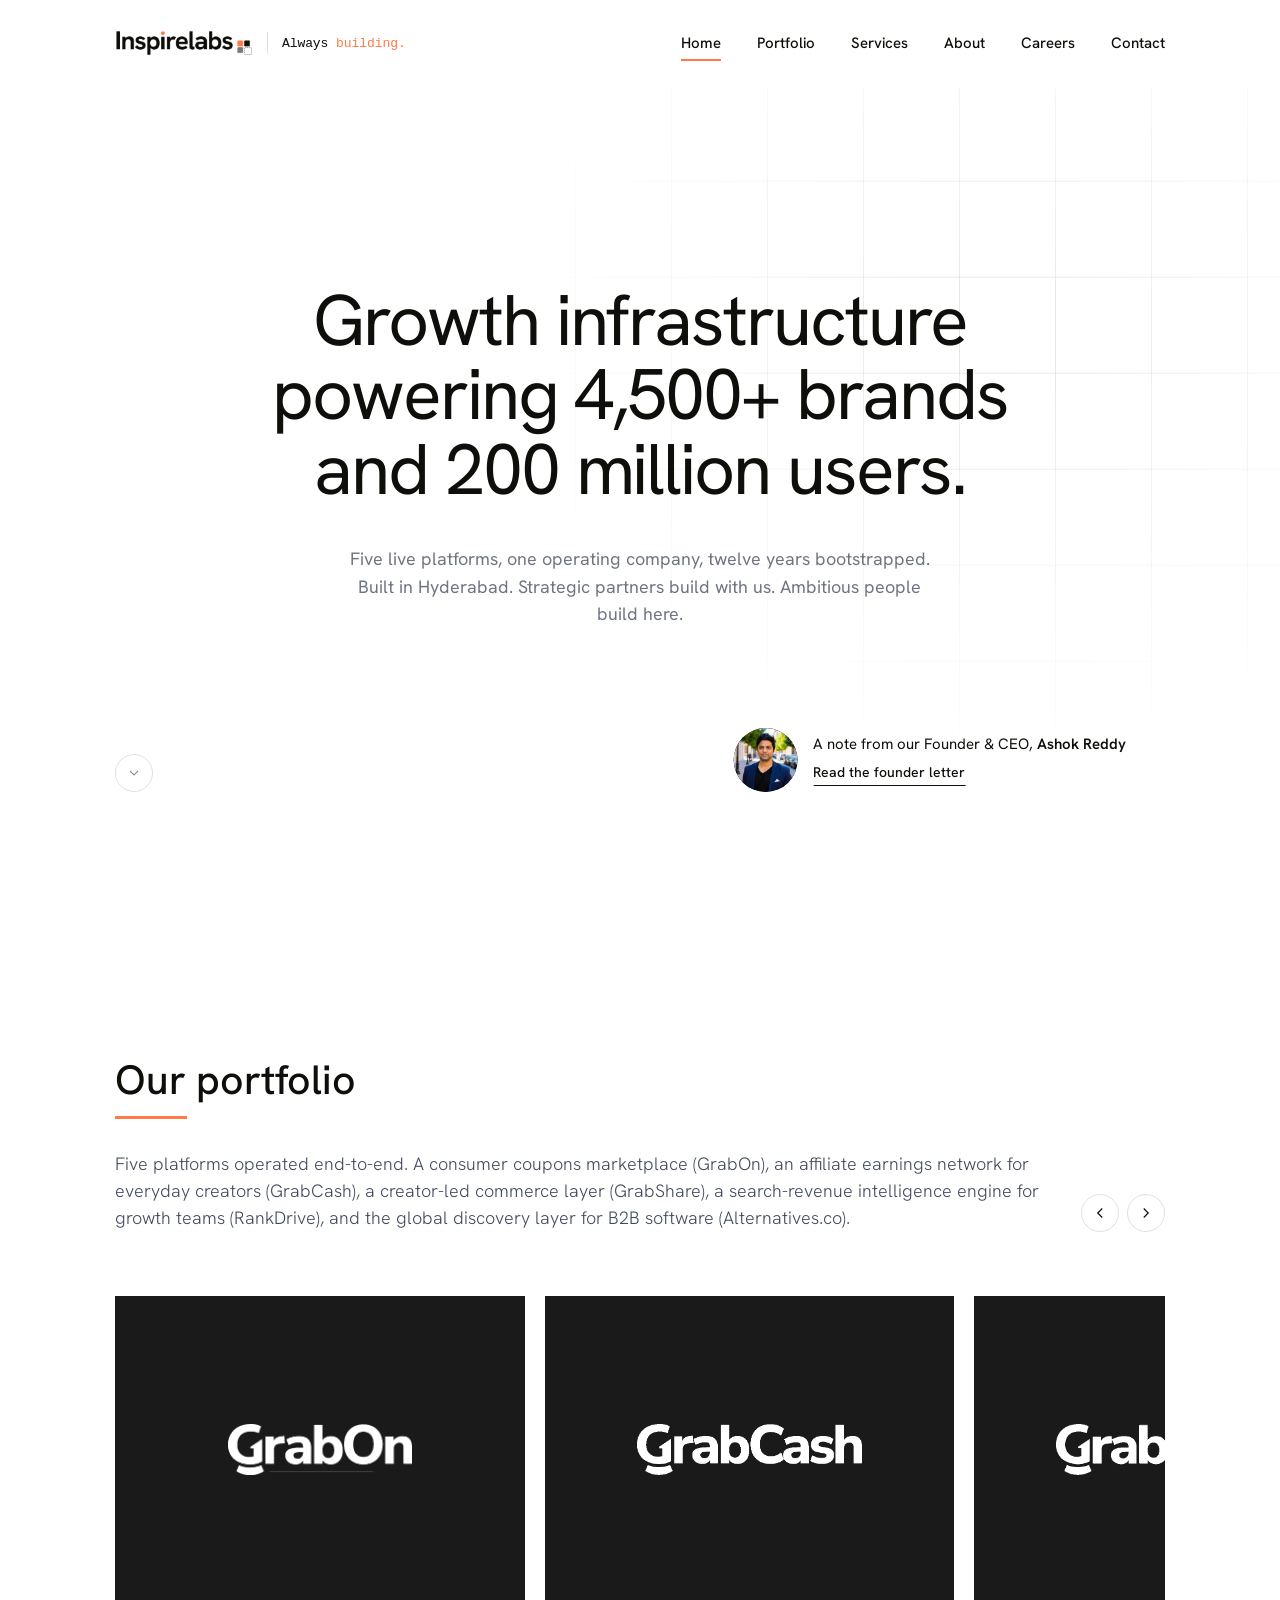
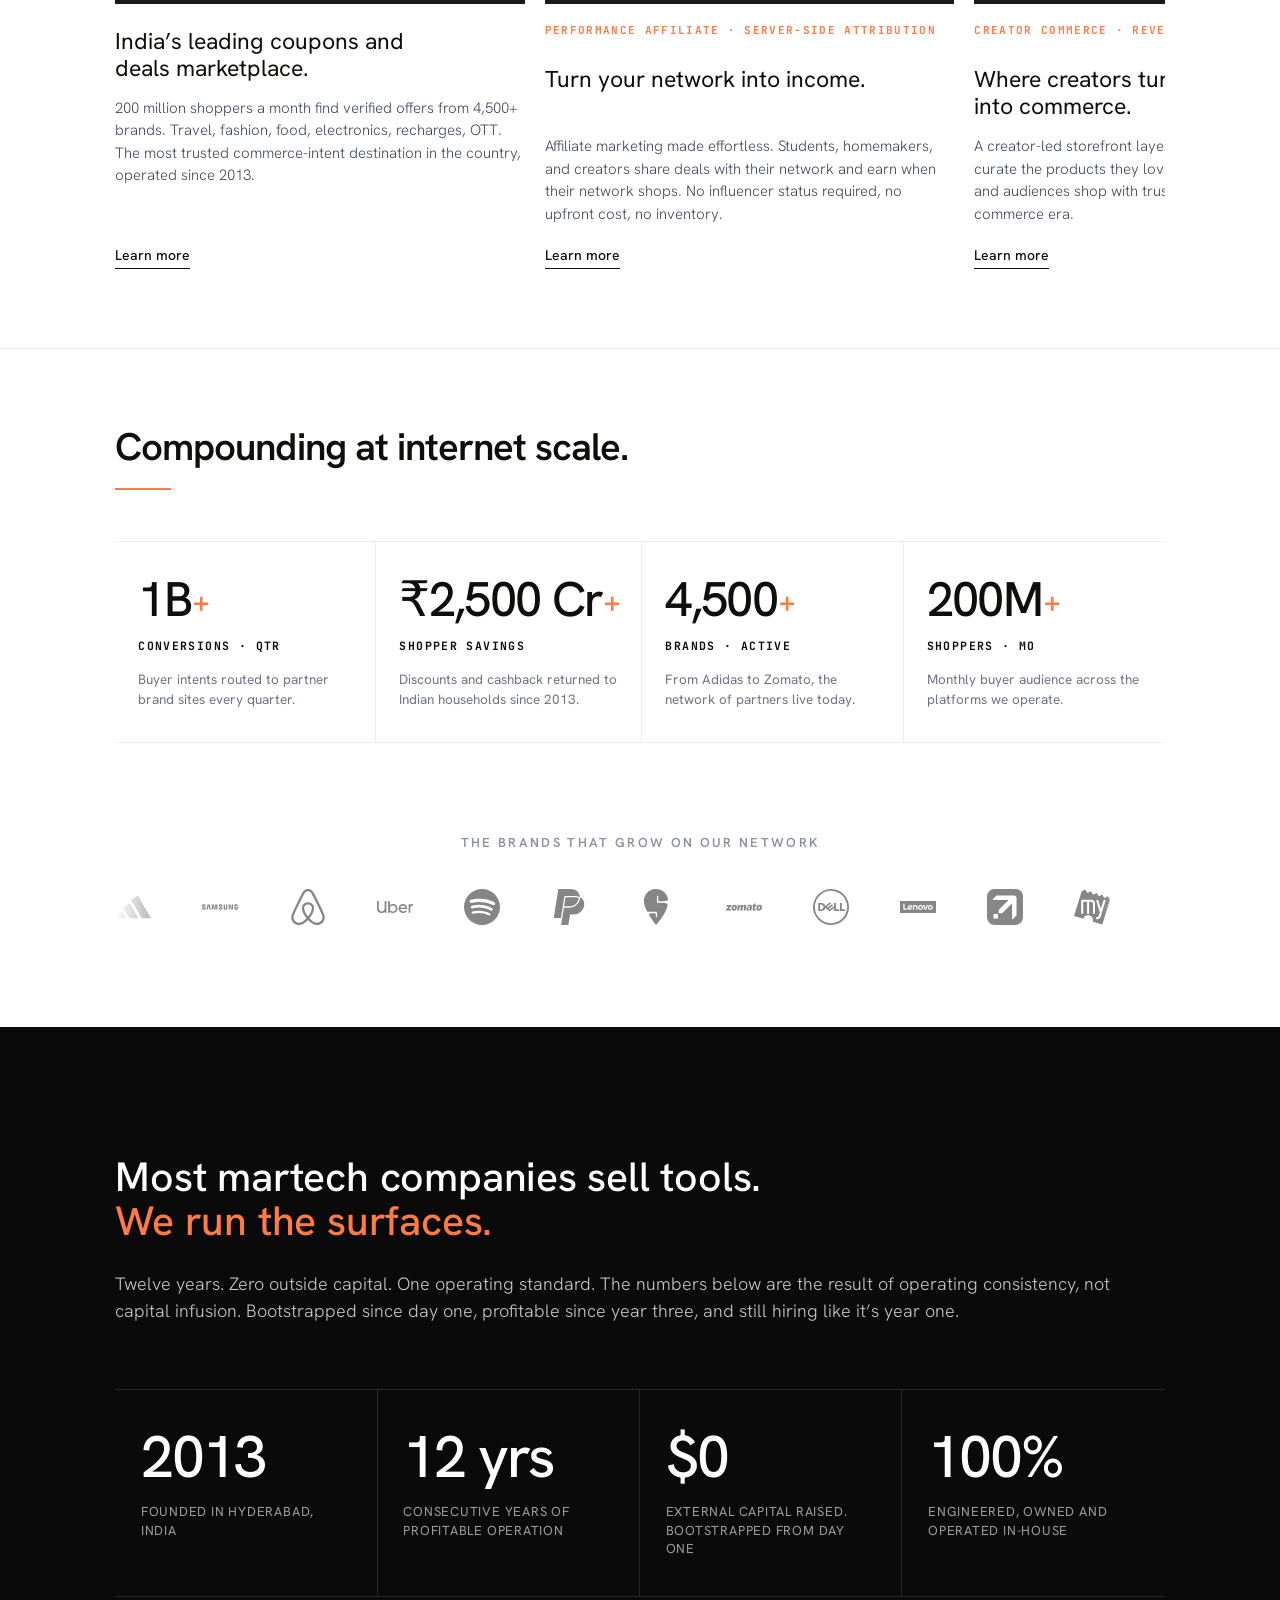
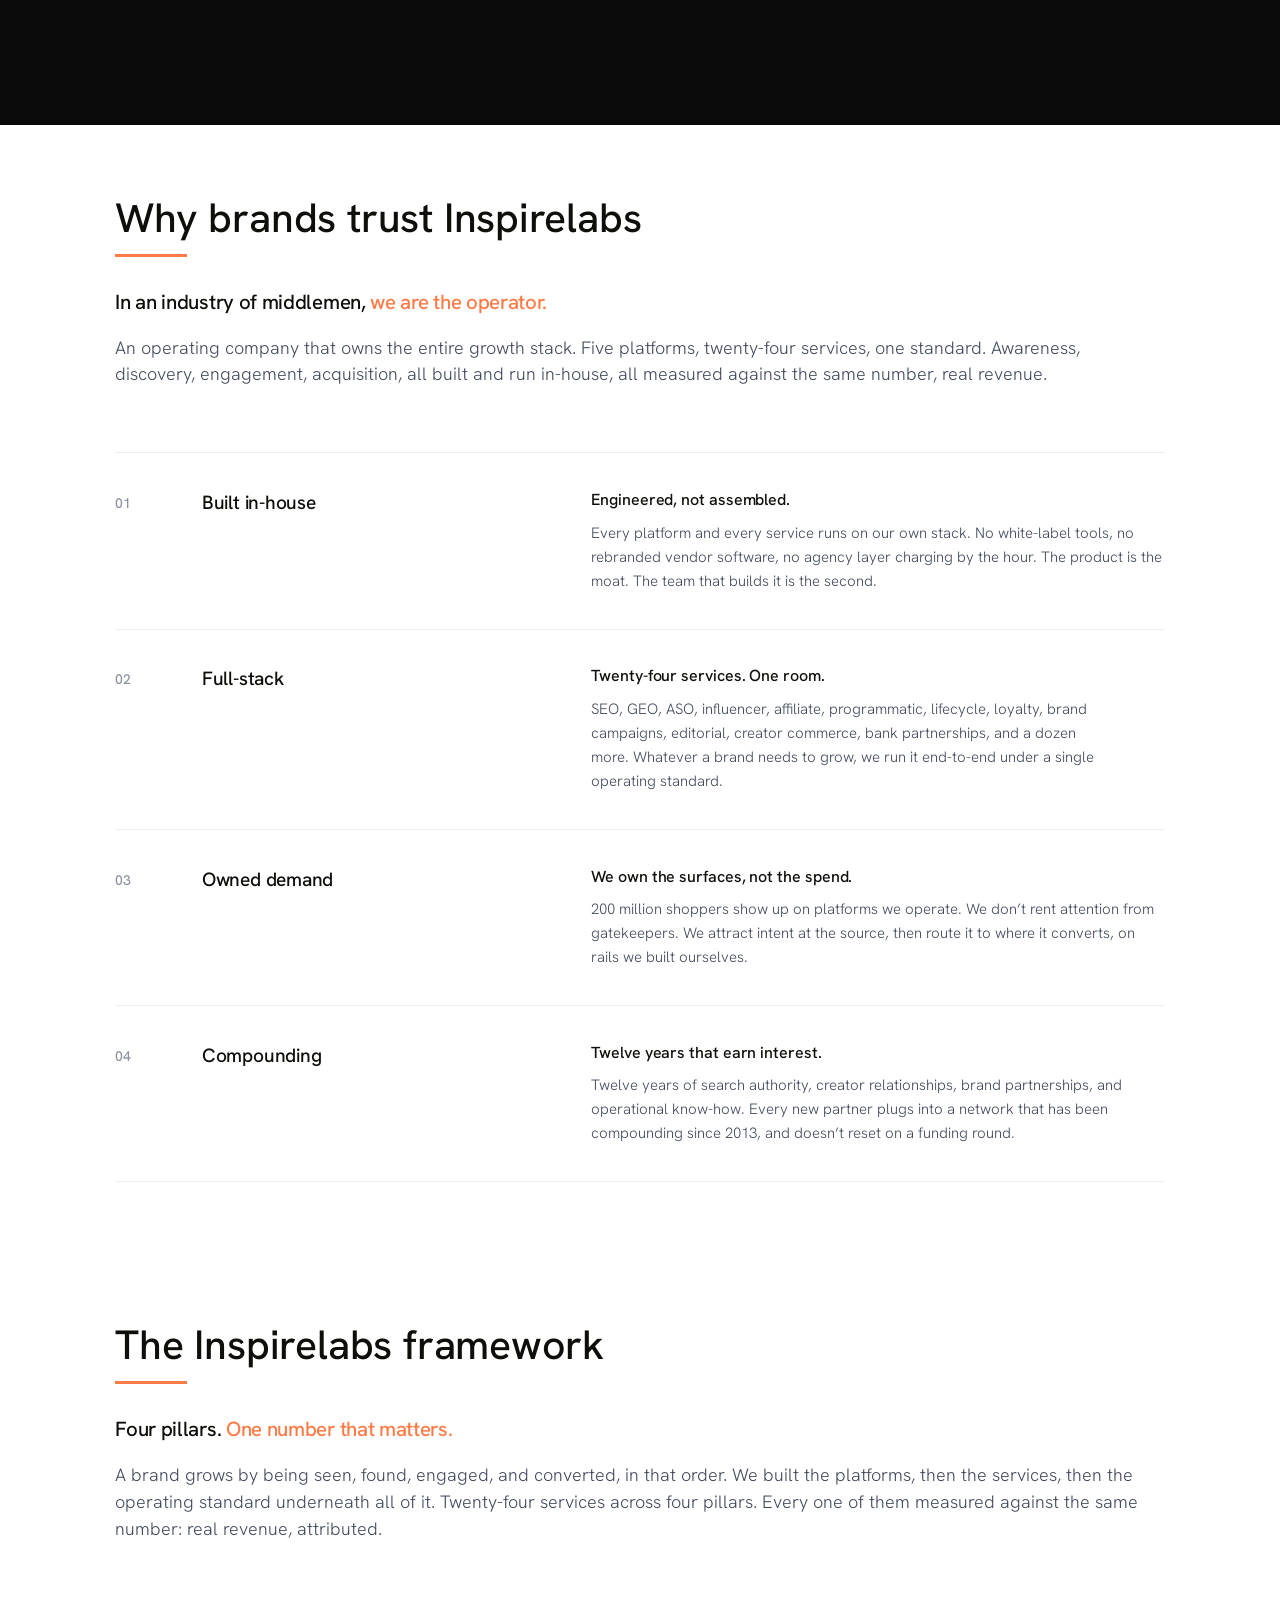
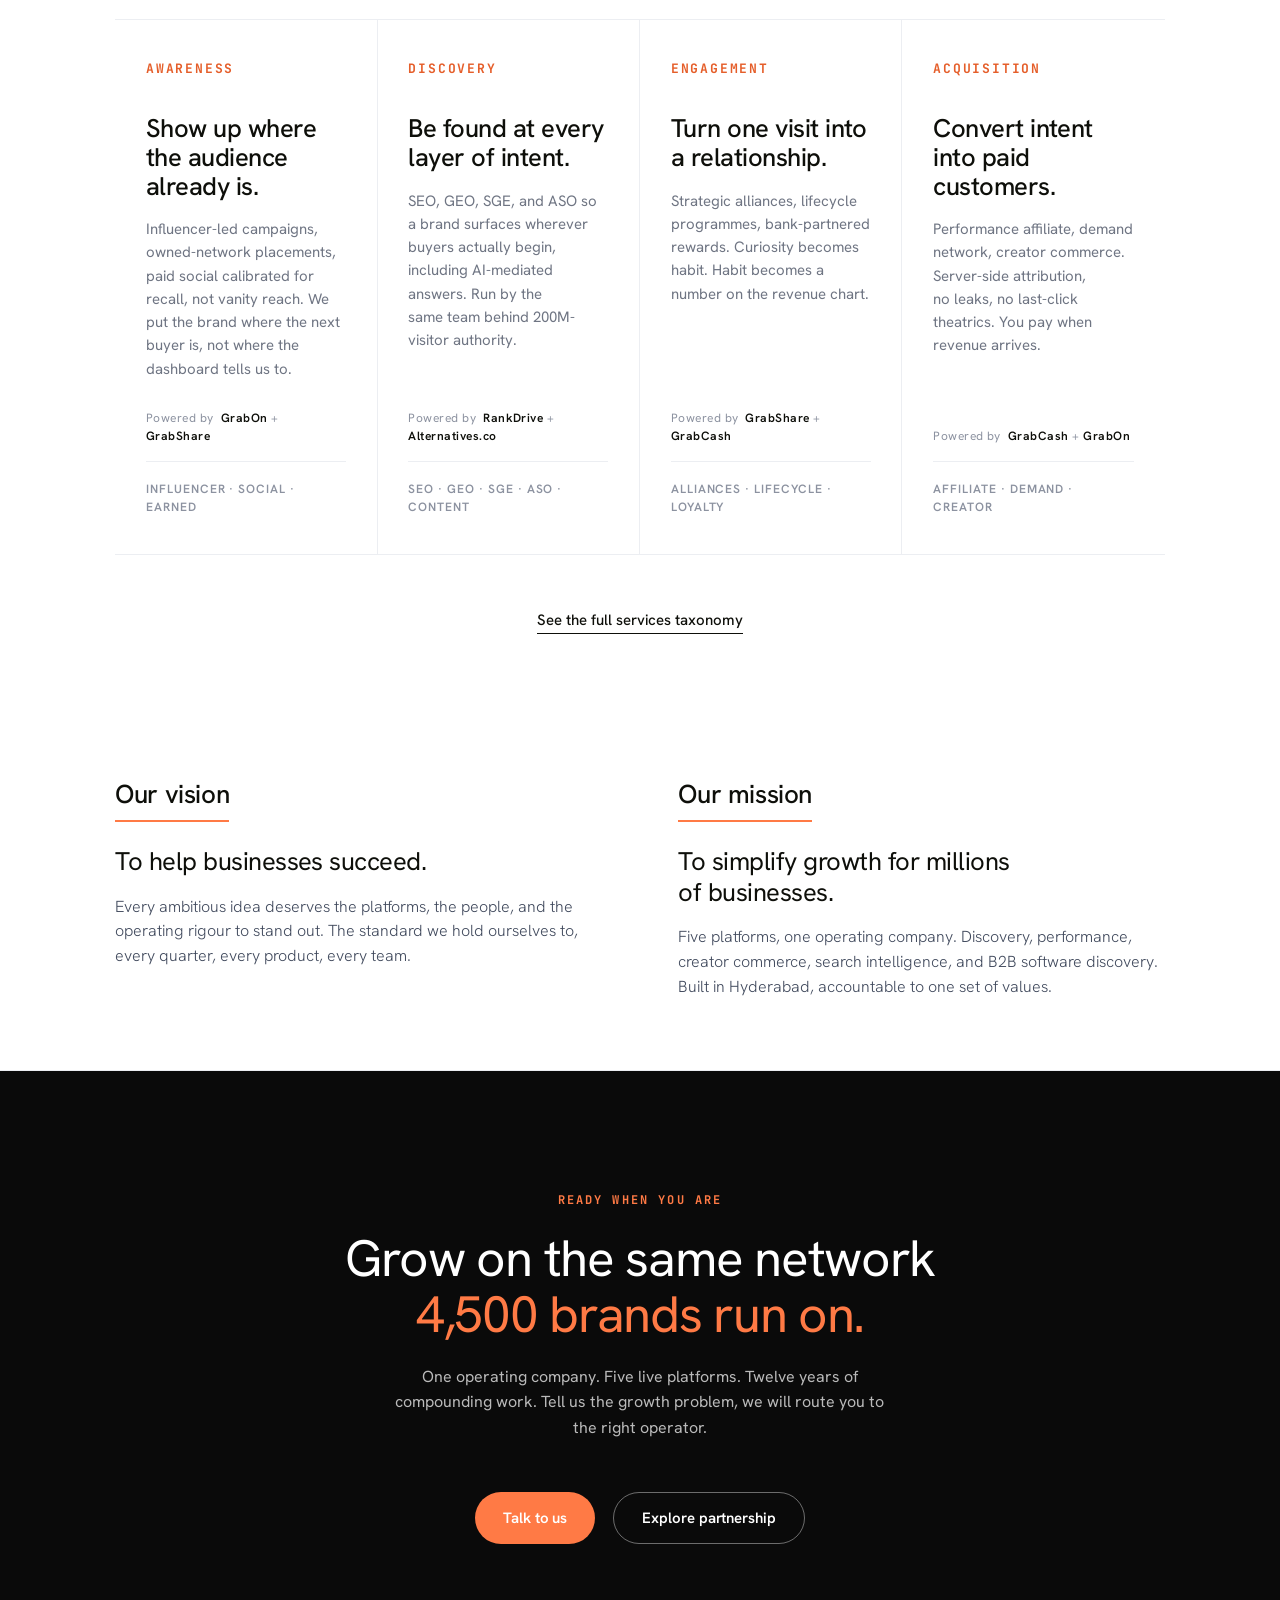
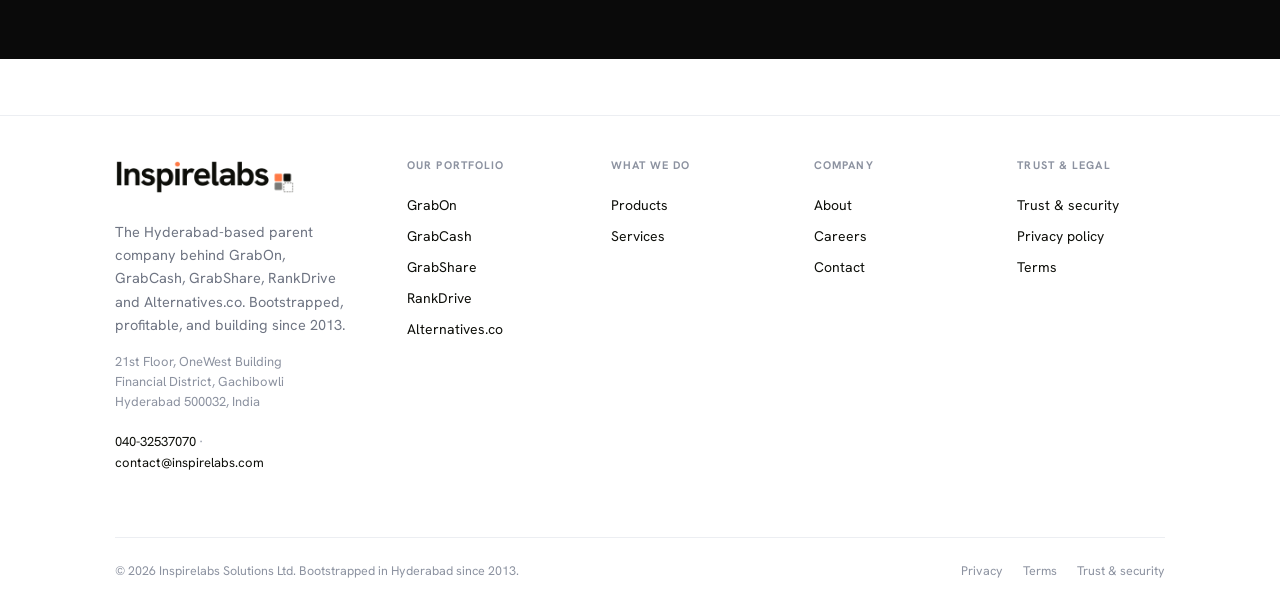
==== commit 2f3376b0: "home: drop the 200M+ shoppers / Live since 2013 line from the GrabOn portfolio card The headline + p" ====
--- a/index.html
+++ b/index.html
@@ -1208,7 +1208,6 @@
  <a href="https://www.grabon.in" target="_blank" rel="noopener" class="biz-tile brand-grabon" aria-label="GrabOn, an Inspirelabs company">
  <img src="assets/logos/grabon-real.png" alt="GrabOn" class="biz-tile-logo" />
  </a>
- <div class="biz-card-stat">200M+ shoppers / month &middot; Live since 2013</div>
  <h3>India&rsquo;s leading coupons and deals marketplace.</h3>
  <p>200 million shoppers a month find verified offers from 4,500+ brands. Travel, fashion, food, electronics, recharges, OTT. The most trusted commerce-intent destination in the country, operated since 2013.</p>
  <a href="https://www.grabon.in" target="_blank" rel="noopener" class="tlink">Learn more</a>
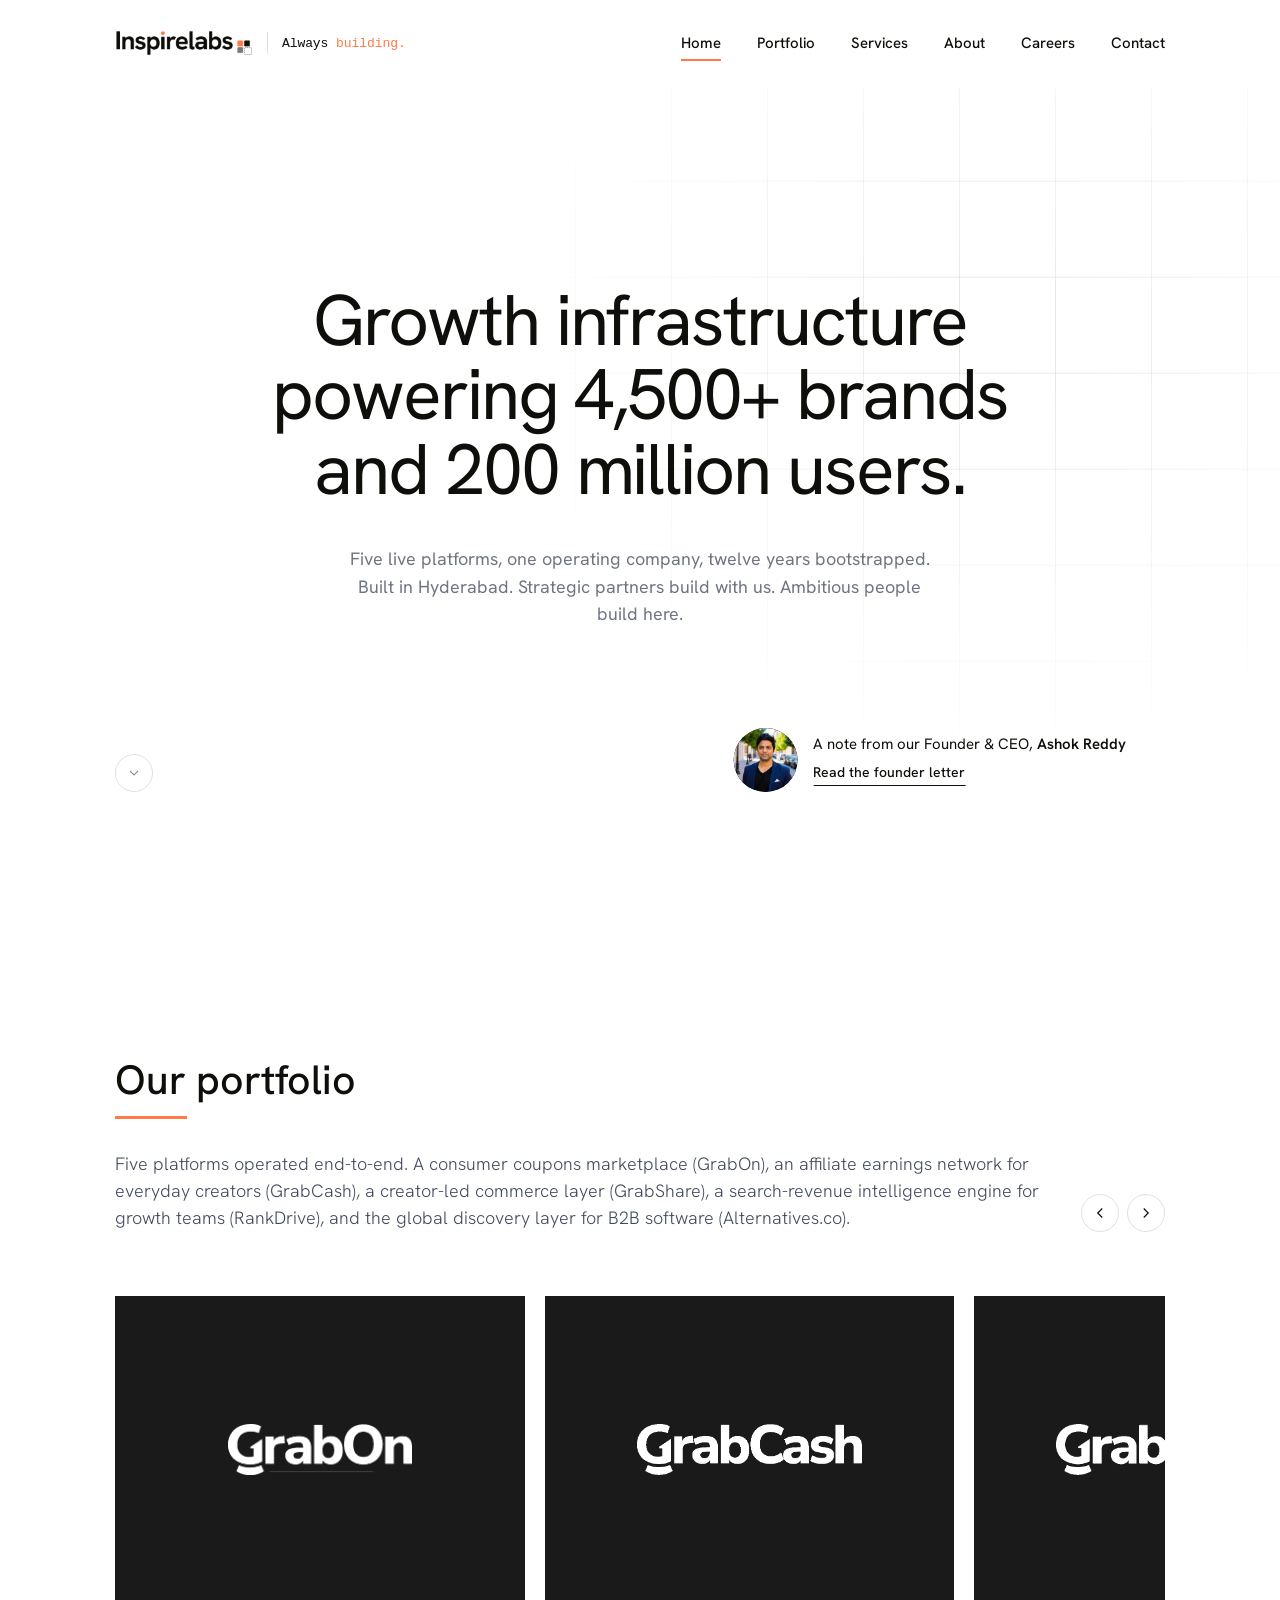
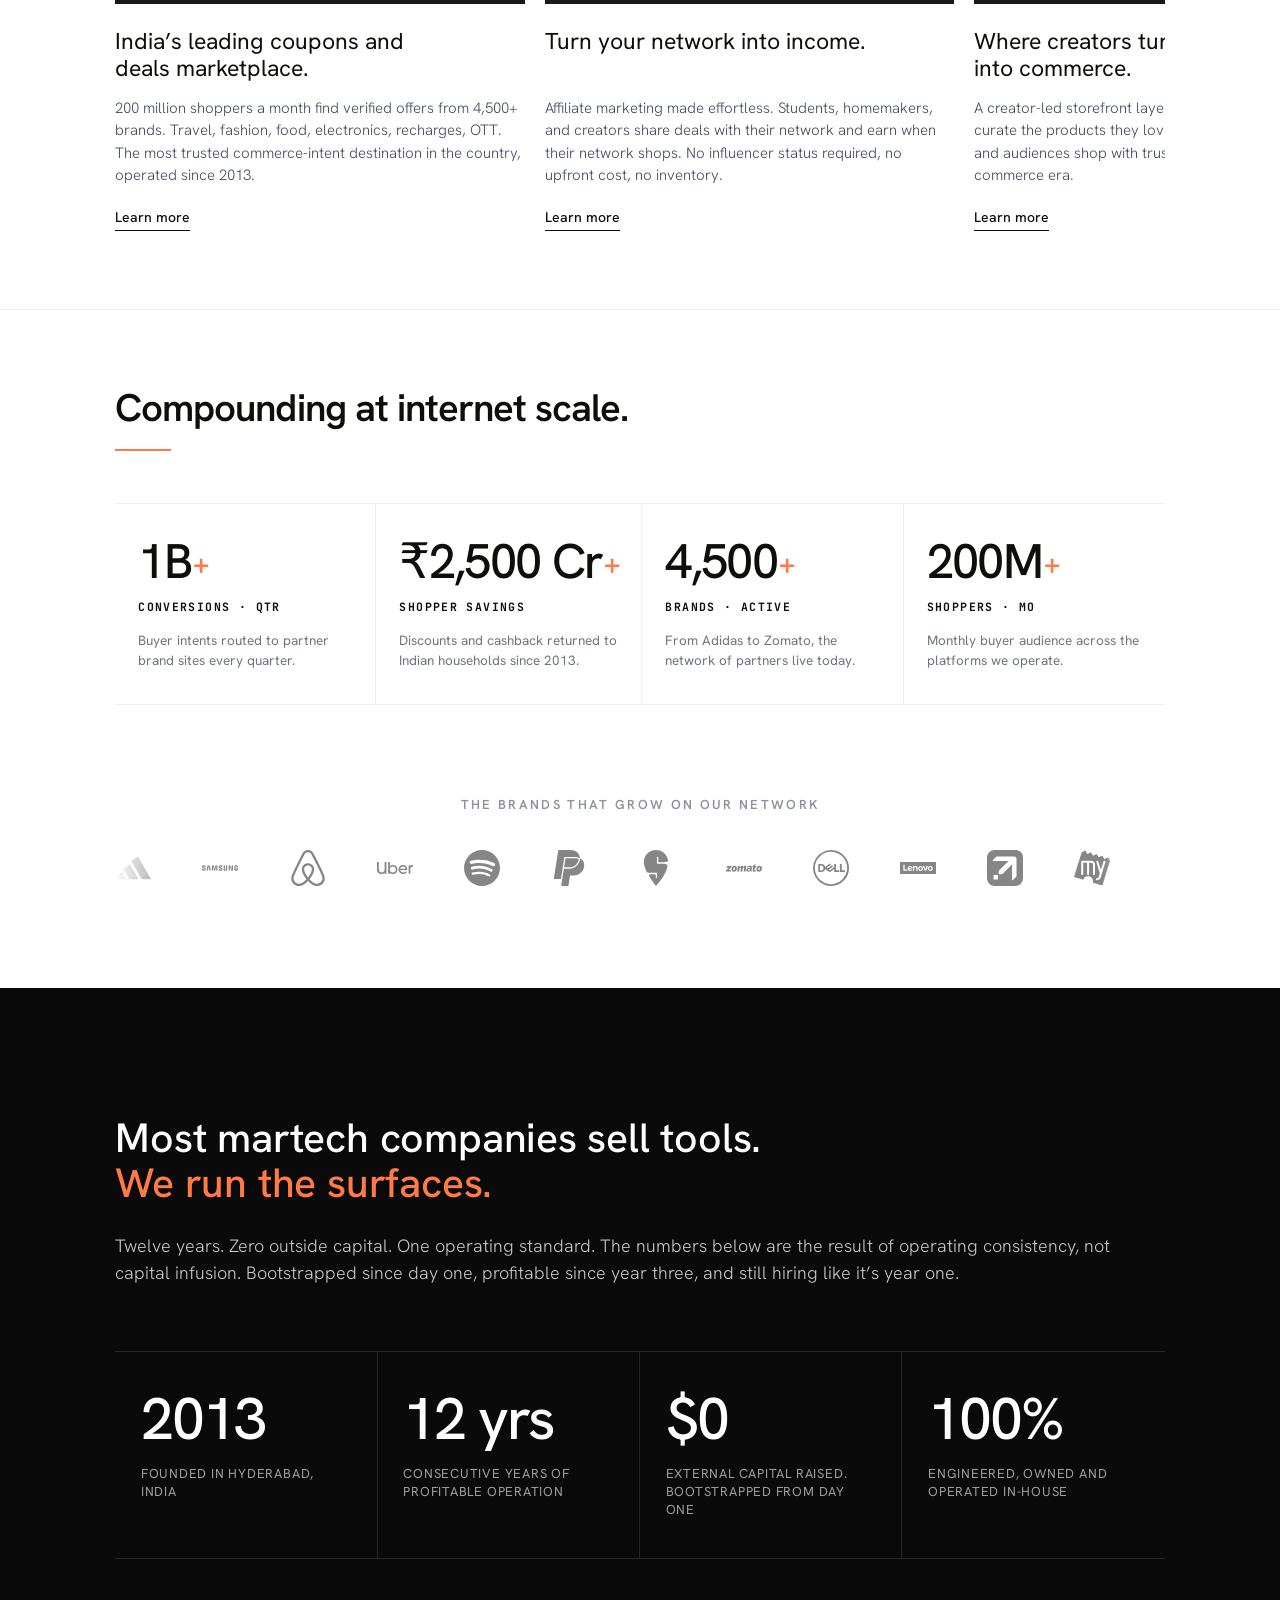
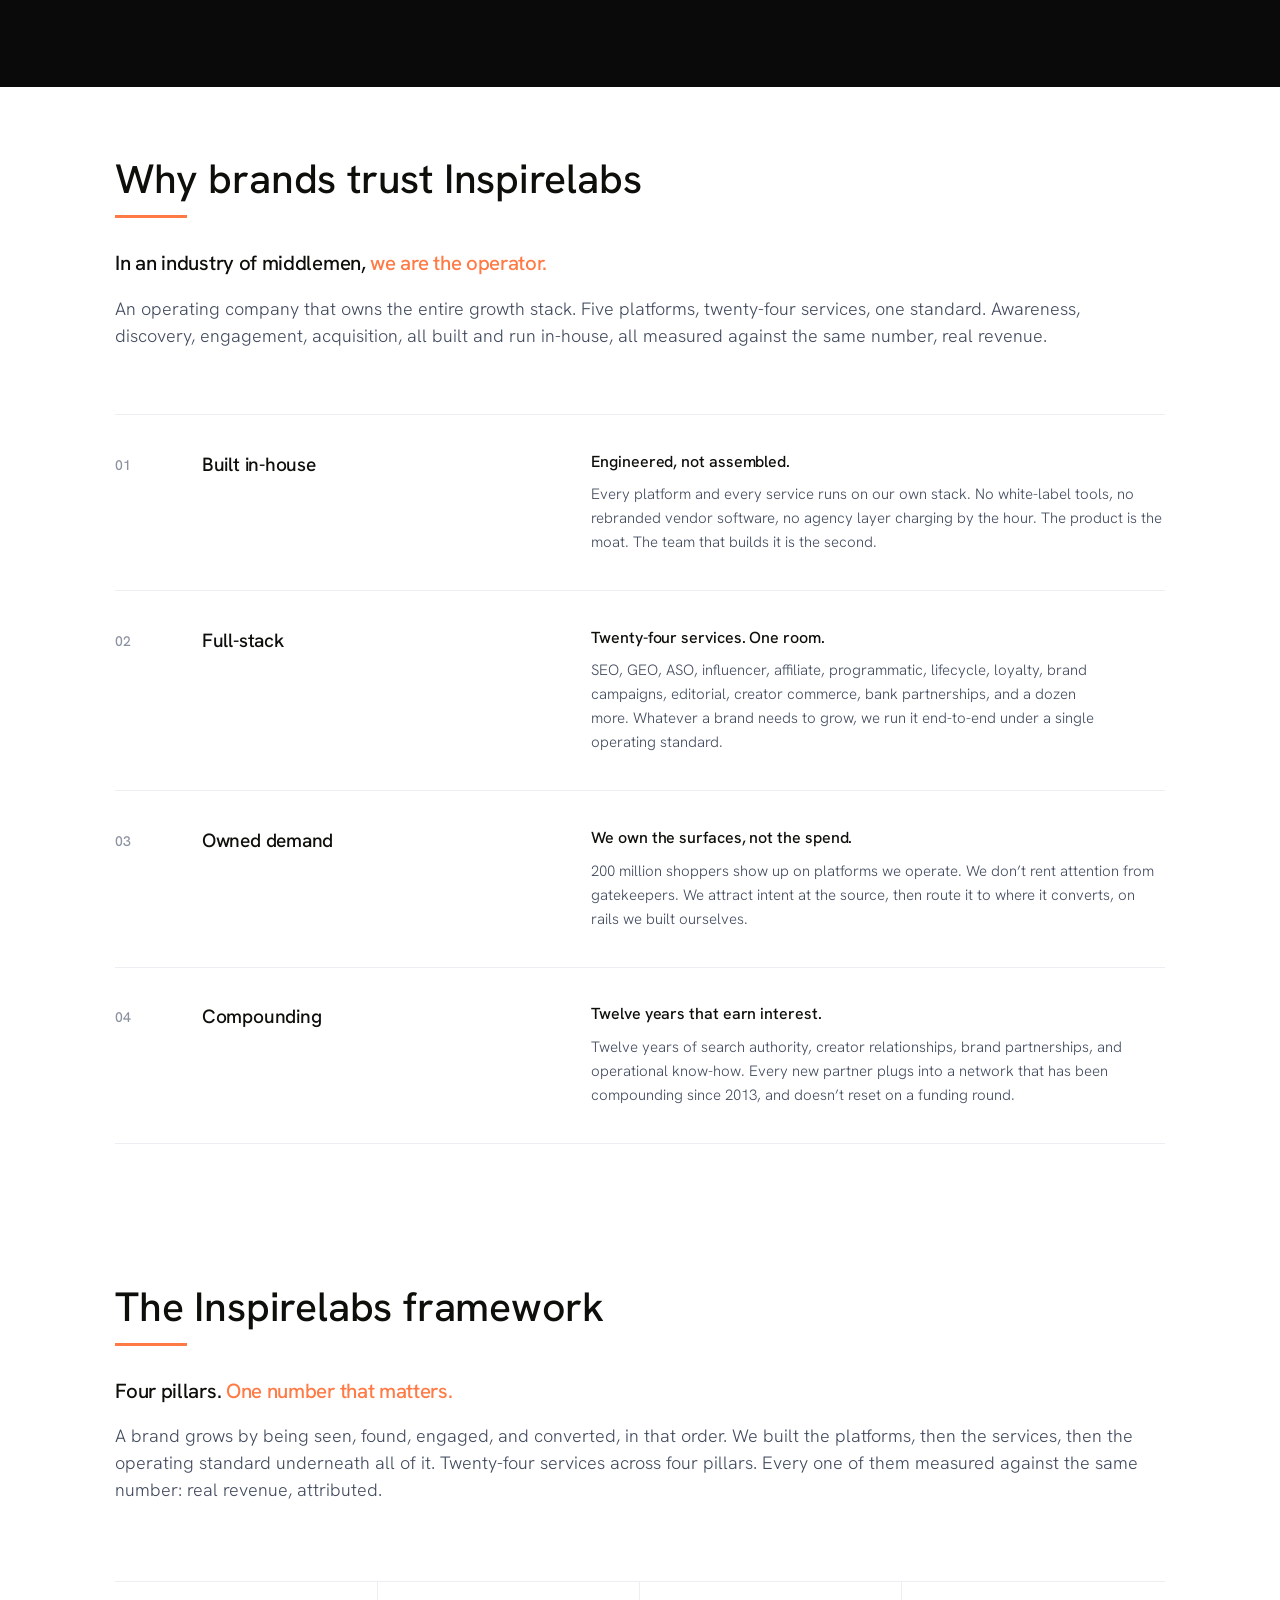
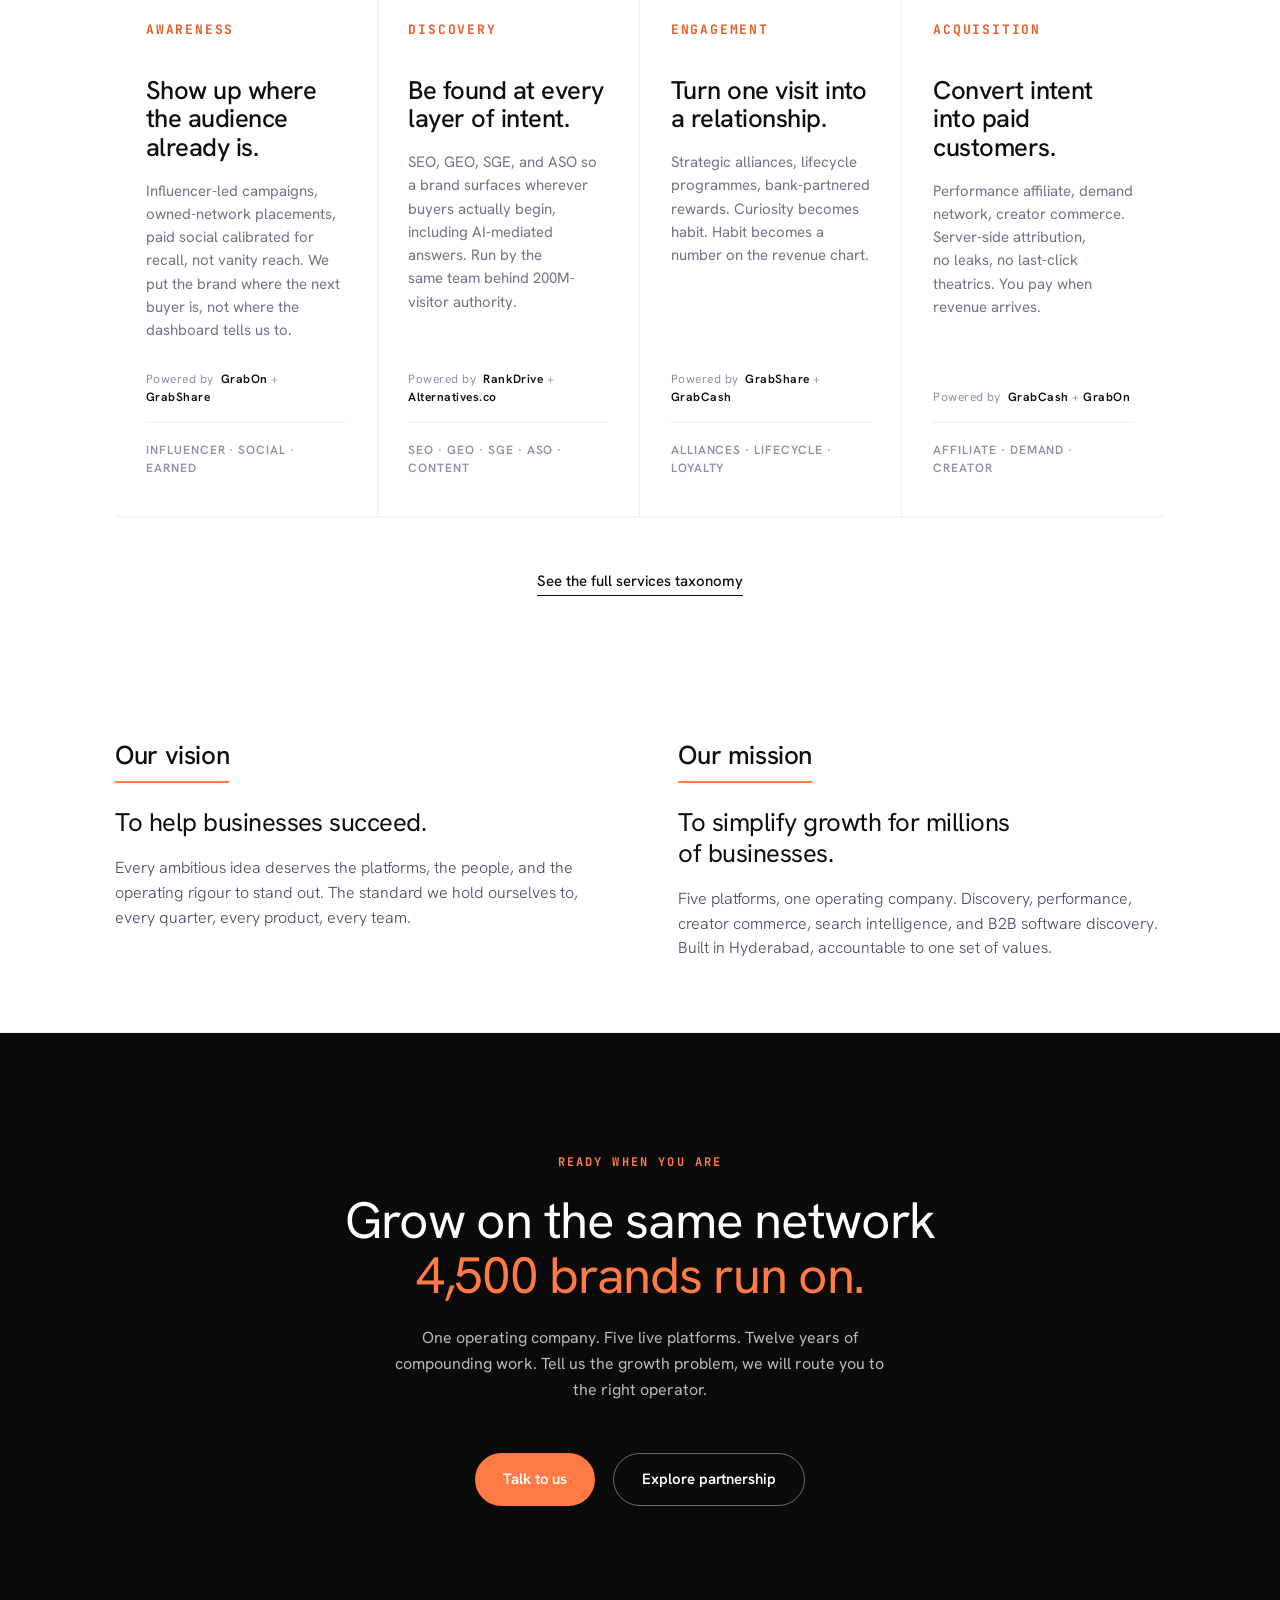
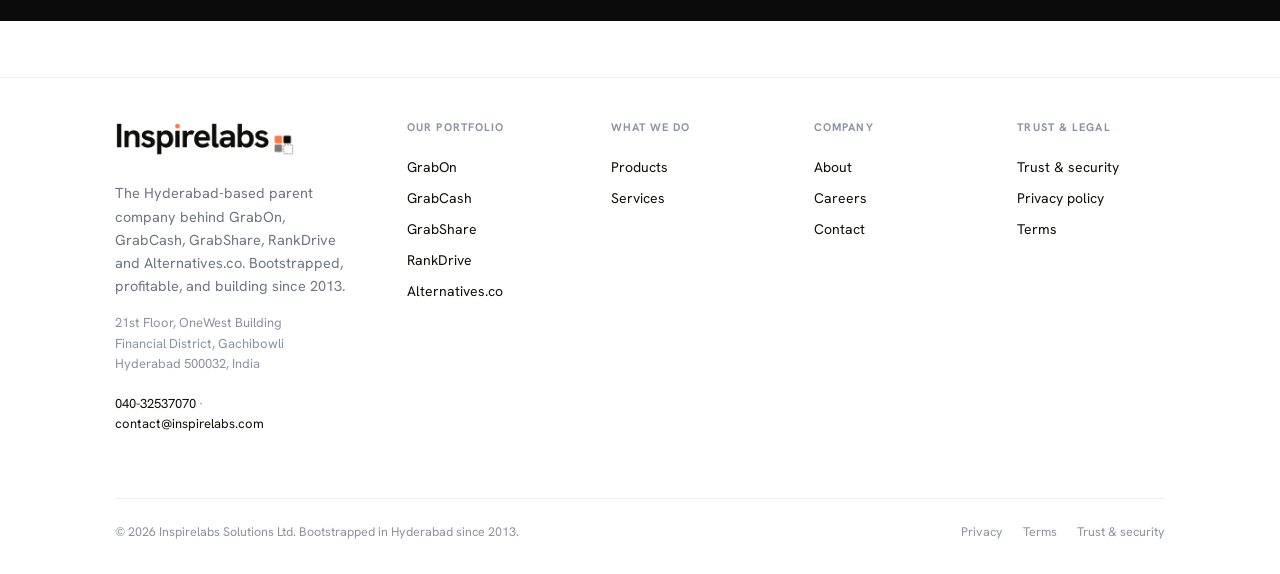
==== commit 88b73ed9: "home: drop the orange stat lines from all four remaining portfolio cards Removes "Performance affili" ====
--- a/index.html
+++ b/index.html
@@ -1217,7 +1217,6 @@
  <a href="https://www.grabcash.in" target="_blank" rel="noopener" class="biz-tile brand-grabcash" aria-label="GrabCash, an Inspirelabs company">
  <img src="assets/logos/grabcash-real.png" alt="GrabCash" class="biz-tile-logo" />
  </a>
- <div class="biz-card-stat">Performance affiliate &middot; Server-side attribution</div>
  <h3>Turn your network into income.</h3>
  <p>Affiliate marketing made effortless. Students, homemakers, and creators share deals with their network and earn when their network shops. No influencer status required, no upfront cost, no inventory.</p>
  <a href="https://www.grabcash.in" target="_blank" rel="noopener" class="tlink">Learn more</a>
@@ -1227,7 +1226,6 @@
  <a href="https://www.grabshare.com" target="_blank" rel="noopener" class="biz-tile brand-grabshare" aria-label="GrabShare, an Inspirelabs company">
  <img src="assets/logos/grabshare-real.png" alt="GrabShare" class="biz-tile-logo" />
  </a>
- <div class="biz-card-stat">Creator commerce &middot; Revenue-share model</div>
  <h3>Where creators turn audience into commerce.</h3>
  <p>A creator-led storefront layer where verified voices curate the products they love, brands attribute revenue, and audiences shop with trust. Built for India&rsquo;s social commerce era.</p>
  <a href="https://www.grabshare.com" target="_blank" rel="noopener" class="tlink">Learn more</a>
@@ -1237,7 +1235,6 @@
  <a href="https://www.rankdrive.com" target="_blank" rel="noopener" class="biz-tile brand-rankdrive" aria-label="RankDrive, an Inspirelabs company">
  <img src="assets/logos/rankdrive-real.png" alt="RankDrive" class="biz-tile-logo" />
  </a>
- <div class="biz-card-stat">Built on a 200M-visitor SEO authority</div>
  <h3>Search-revenue intelligence for growth teams.</h3>
  <p>From keywords to revenue, in one operating layer. Daily ML-prioritised actions, GEO citations, and SGE presence tracking. Built by the team that runs SEO at the scale of 200 million monthly visitors.</p>
  <a href="https://www.rankdrive.com" target="_blank" rel="noopener" class="tlink">Learn more</a>
@@ -1247,7 +1244,6 @@
  <a href="https://alternatives.co" target="_blank" rel="noopener" class="biz-tile brand-alternatives" aria-label="Alternatives.co, an Inspirelabs company">
  <img src="assets/logos/alternatives-real.png" alt="Alternatives.co" class="biz-tile-logo" />
  </a>
- <div class="biz-card-stat">1,100+ software profiles &middot; 574K buyers / month</div>
  <h3>The platform where leaders find software.</h3>
  <p>1,100+ software profiles, 574,000 buyers a month. Free for buyers, free to list. Vendors only pay when qualified intent reaches them. The discovery layer for every modern B2B software decision.</p>
  <a href="https://alternatives.co" target="_blank" rel="noopener" class="tlink">Learn more</a>
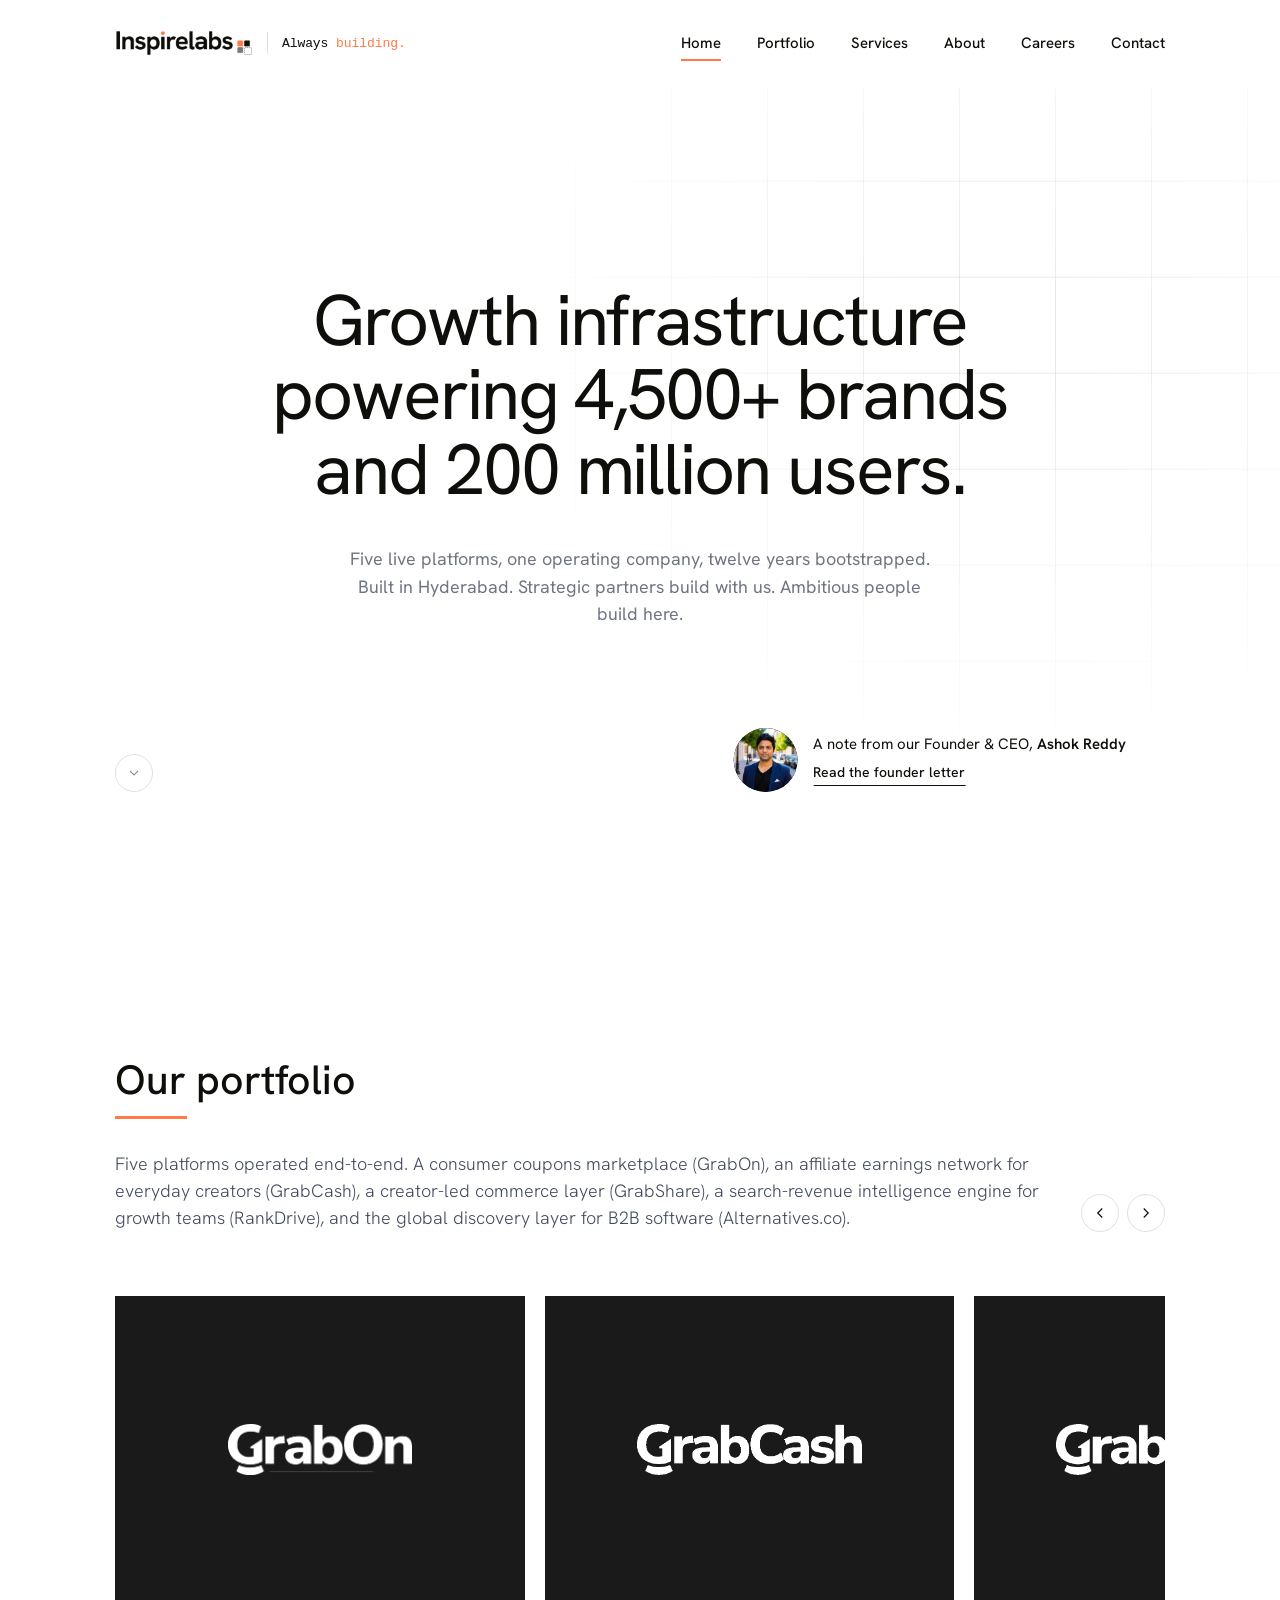
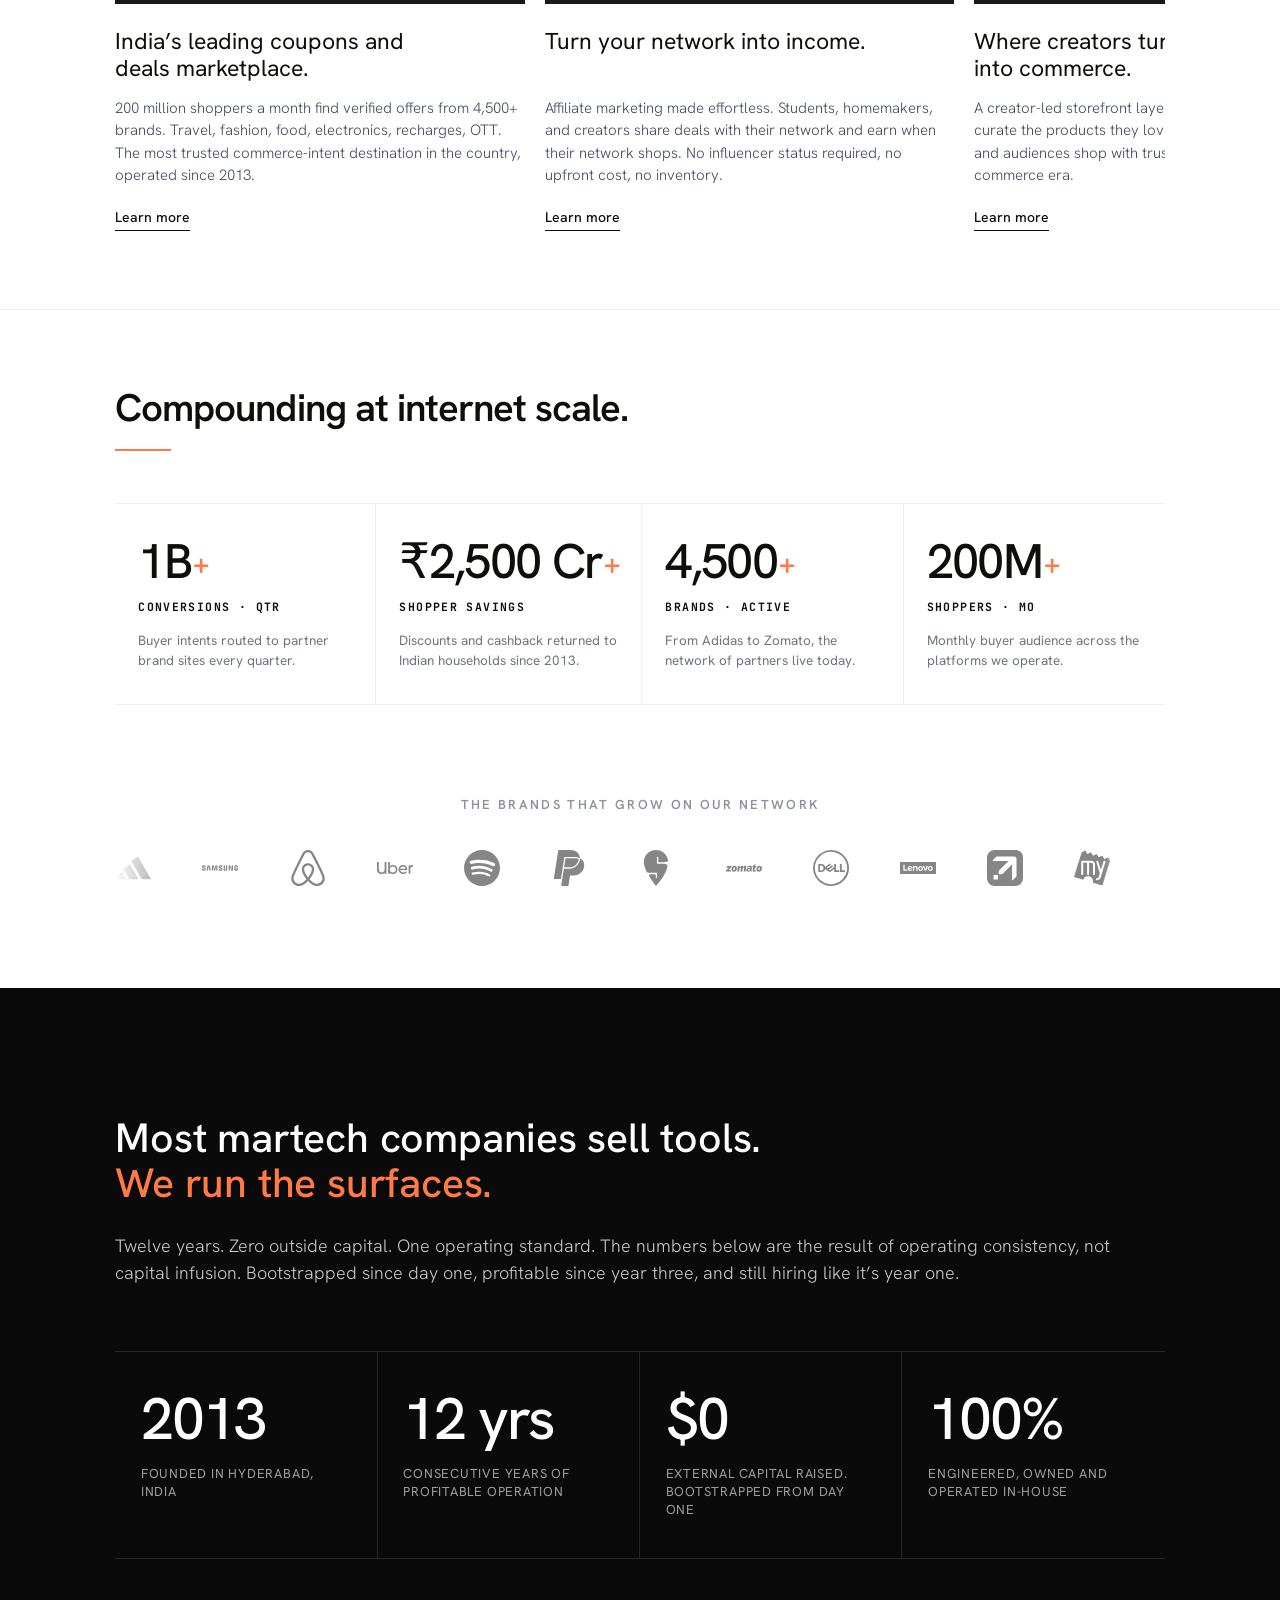
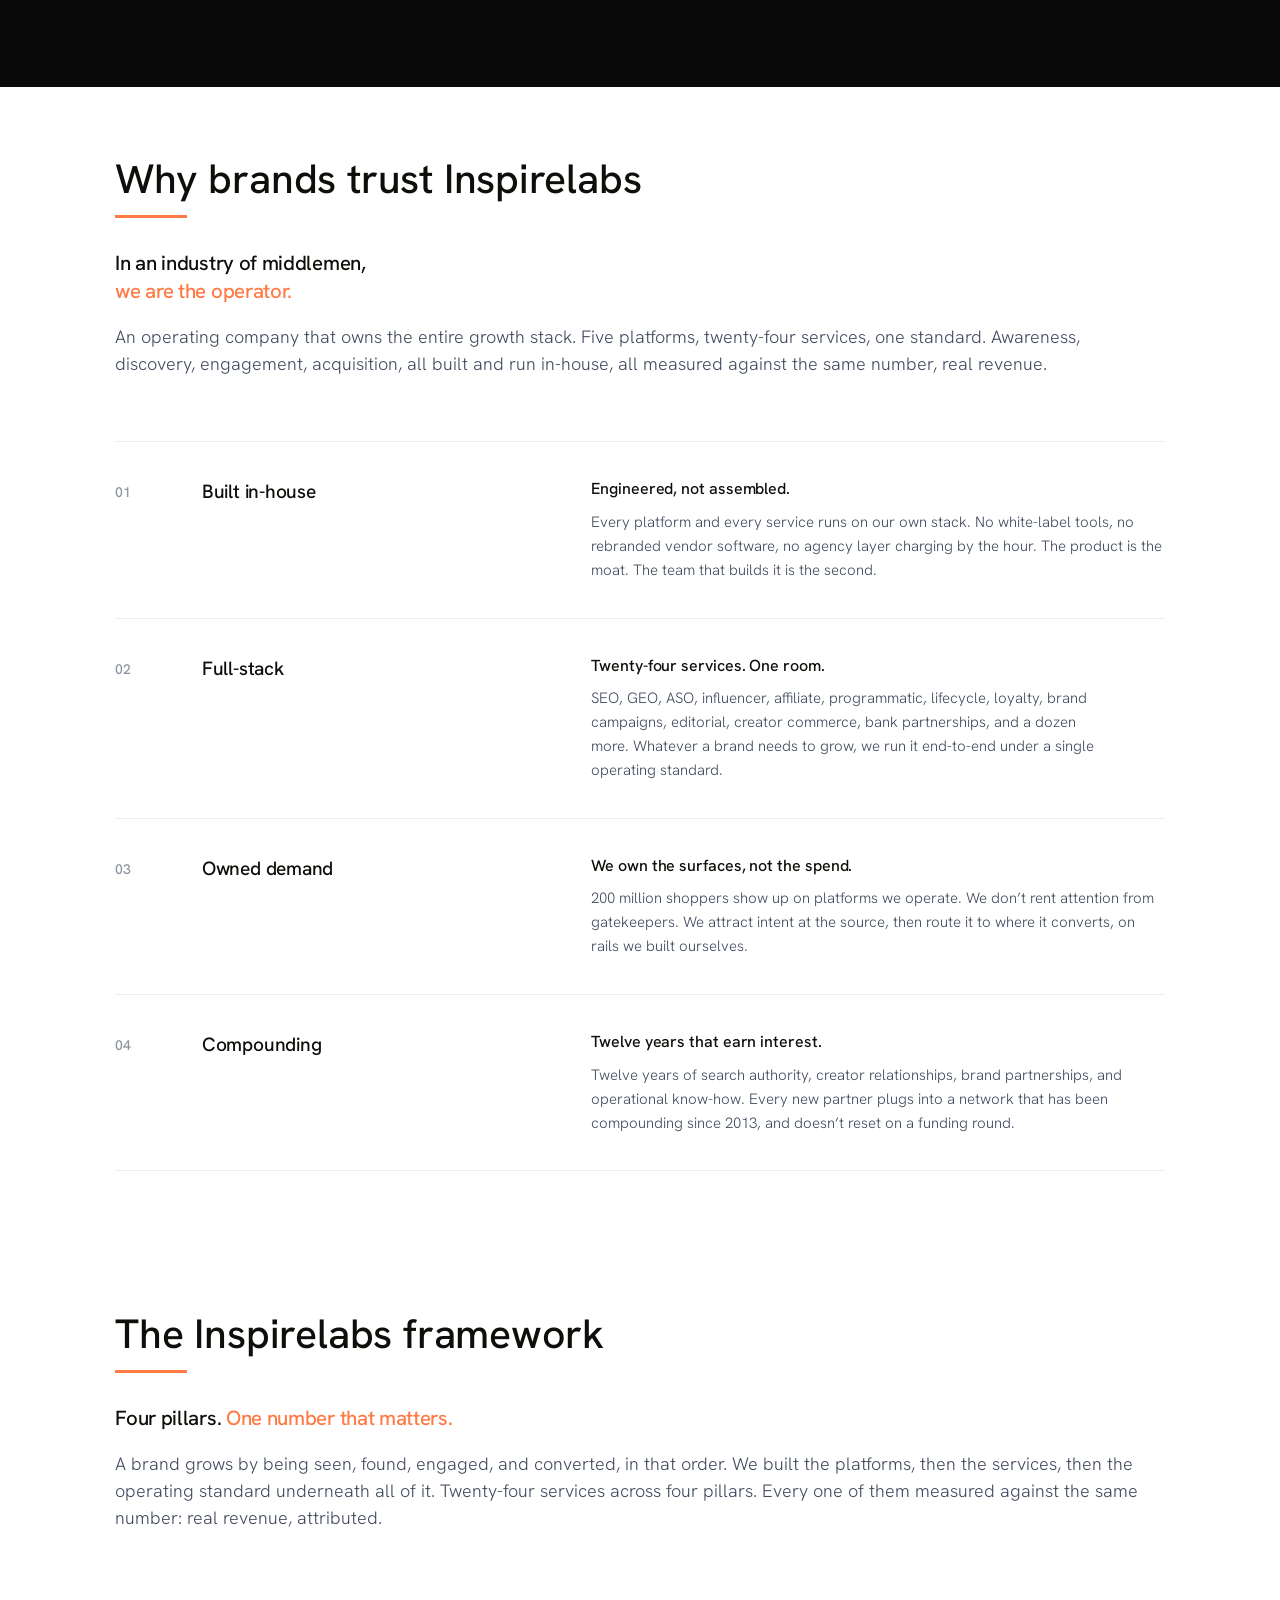
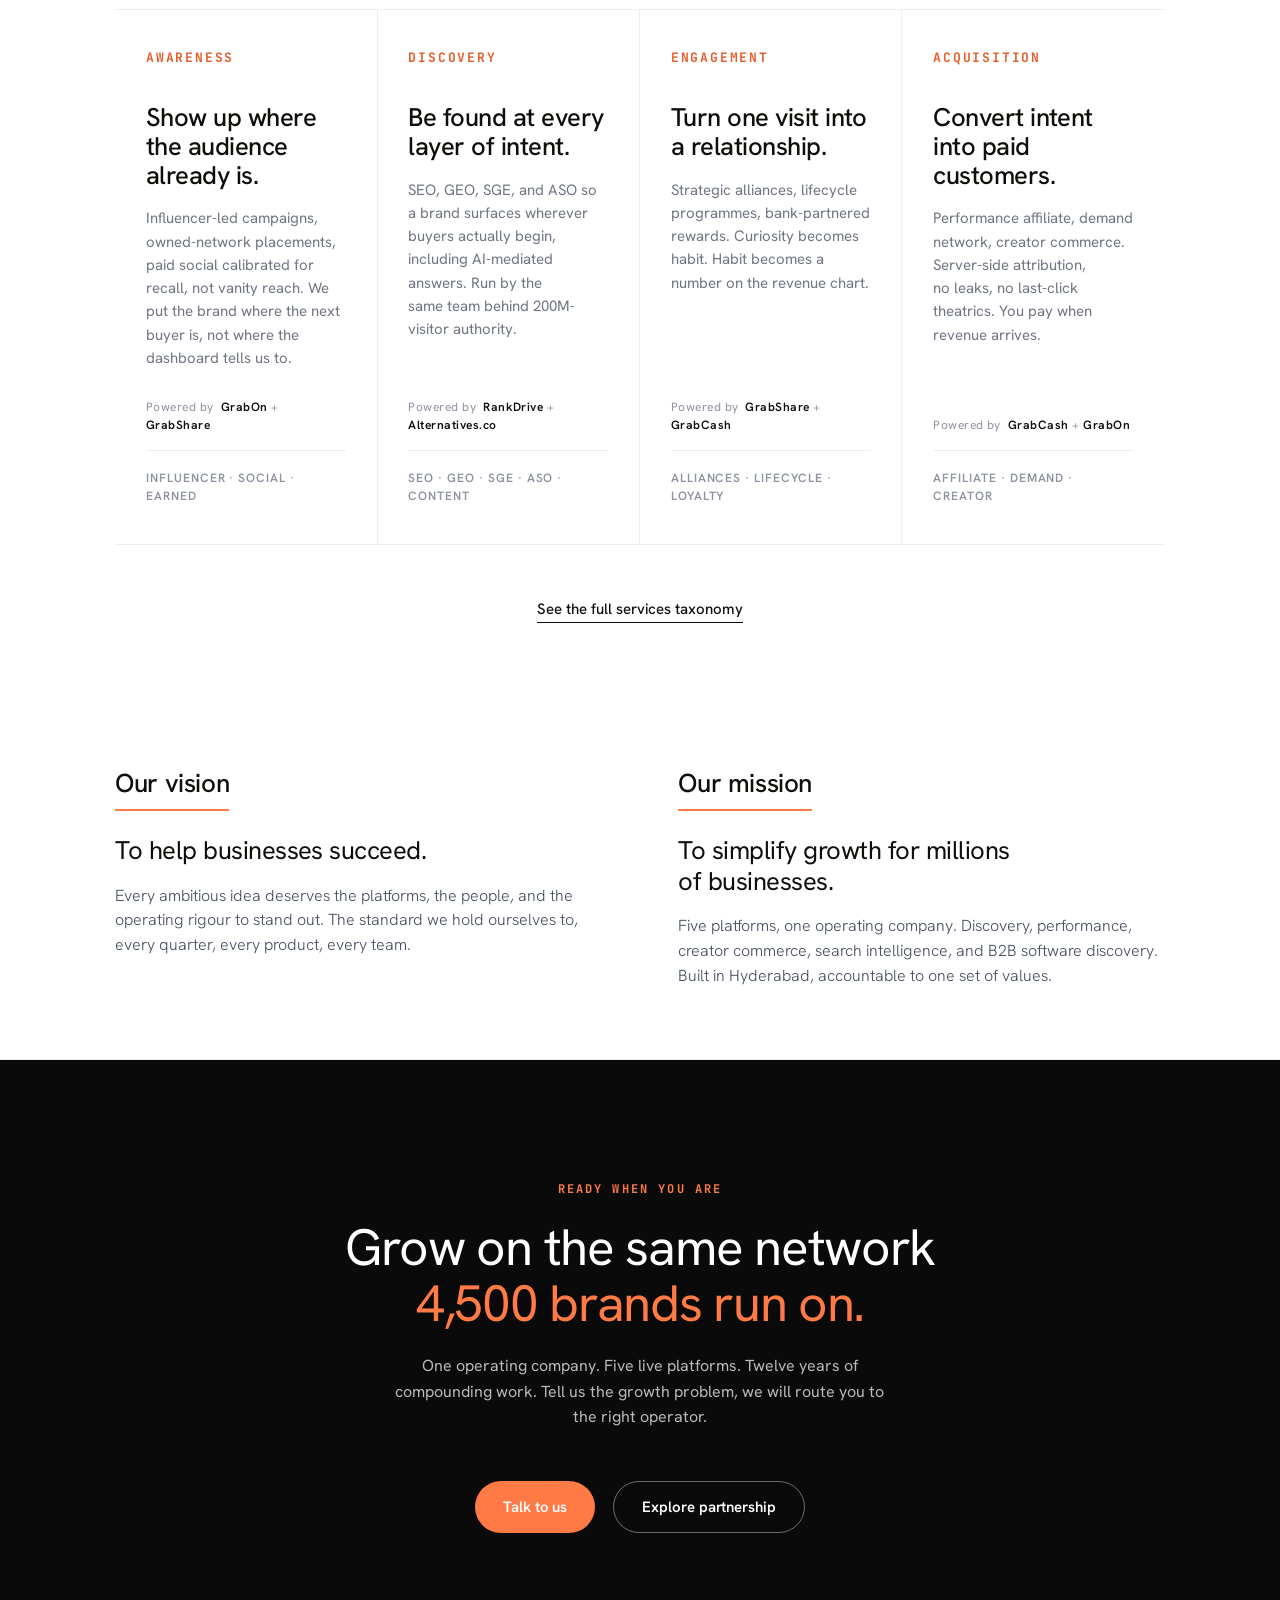
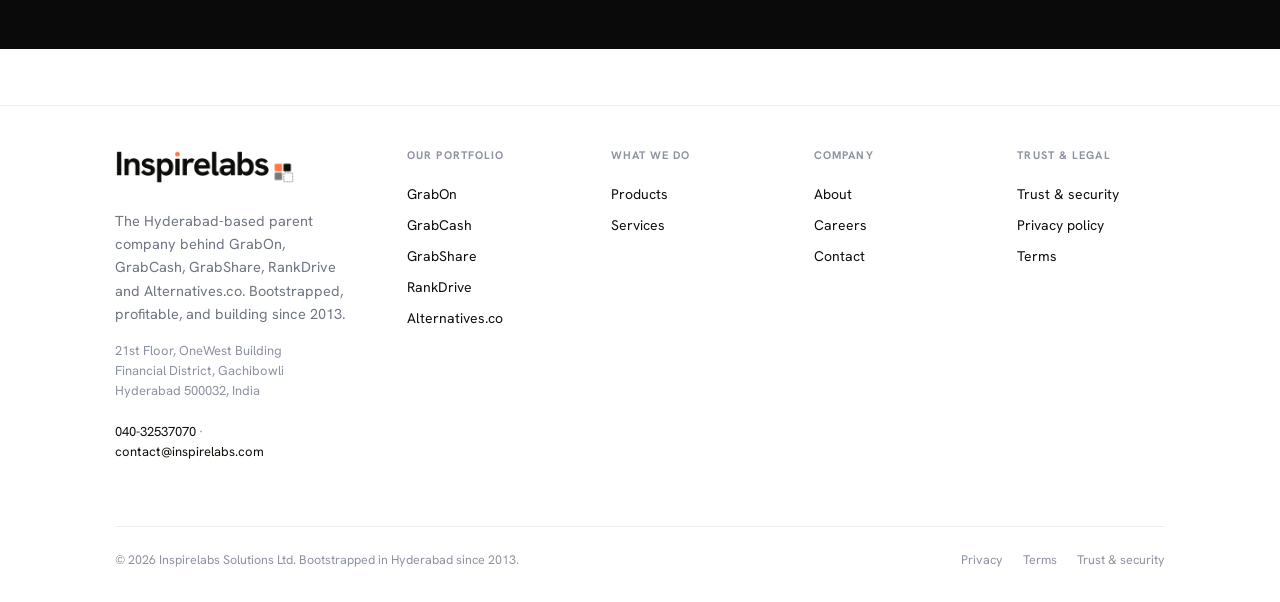
==== commit f62e9980: "break 'In an industry of middlemen,' onto two lines on home + services" ====
--- a/index.html
+++ b/index.html
@@ -1373,7 +1373,7 @@
  <div class="container">
  <div class="reveal trust-head">
  <h2 class="section-title-xl">Why brands trust Inspirelabs</h2>
- <p class="trust-tagline">In an industry of middlemen, <span class="trust-tagline-accent">we are the operator.</span></p>
+ <p class="trust-tagline">In an industry of middlemen,<br/><span class="trust-tagline-accent">we are the operator.</span></p>
  <p class="biz-intro">An operating company that owns the entire growth stack. Five platforms, twenty-four services, one standard. Awareness, discovery, engagement, acquisition, all built and run in-house, all measured against the same number, real revenue.</p>
  </div>
 
